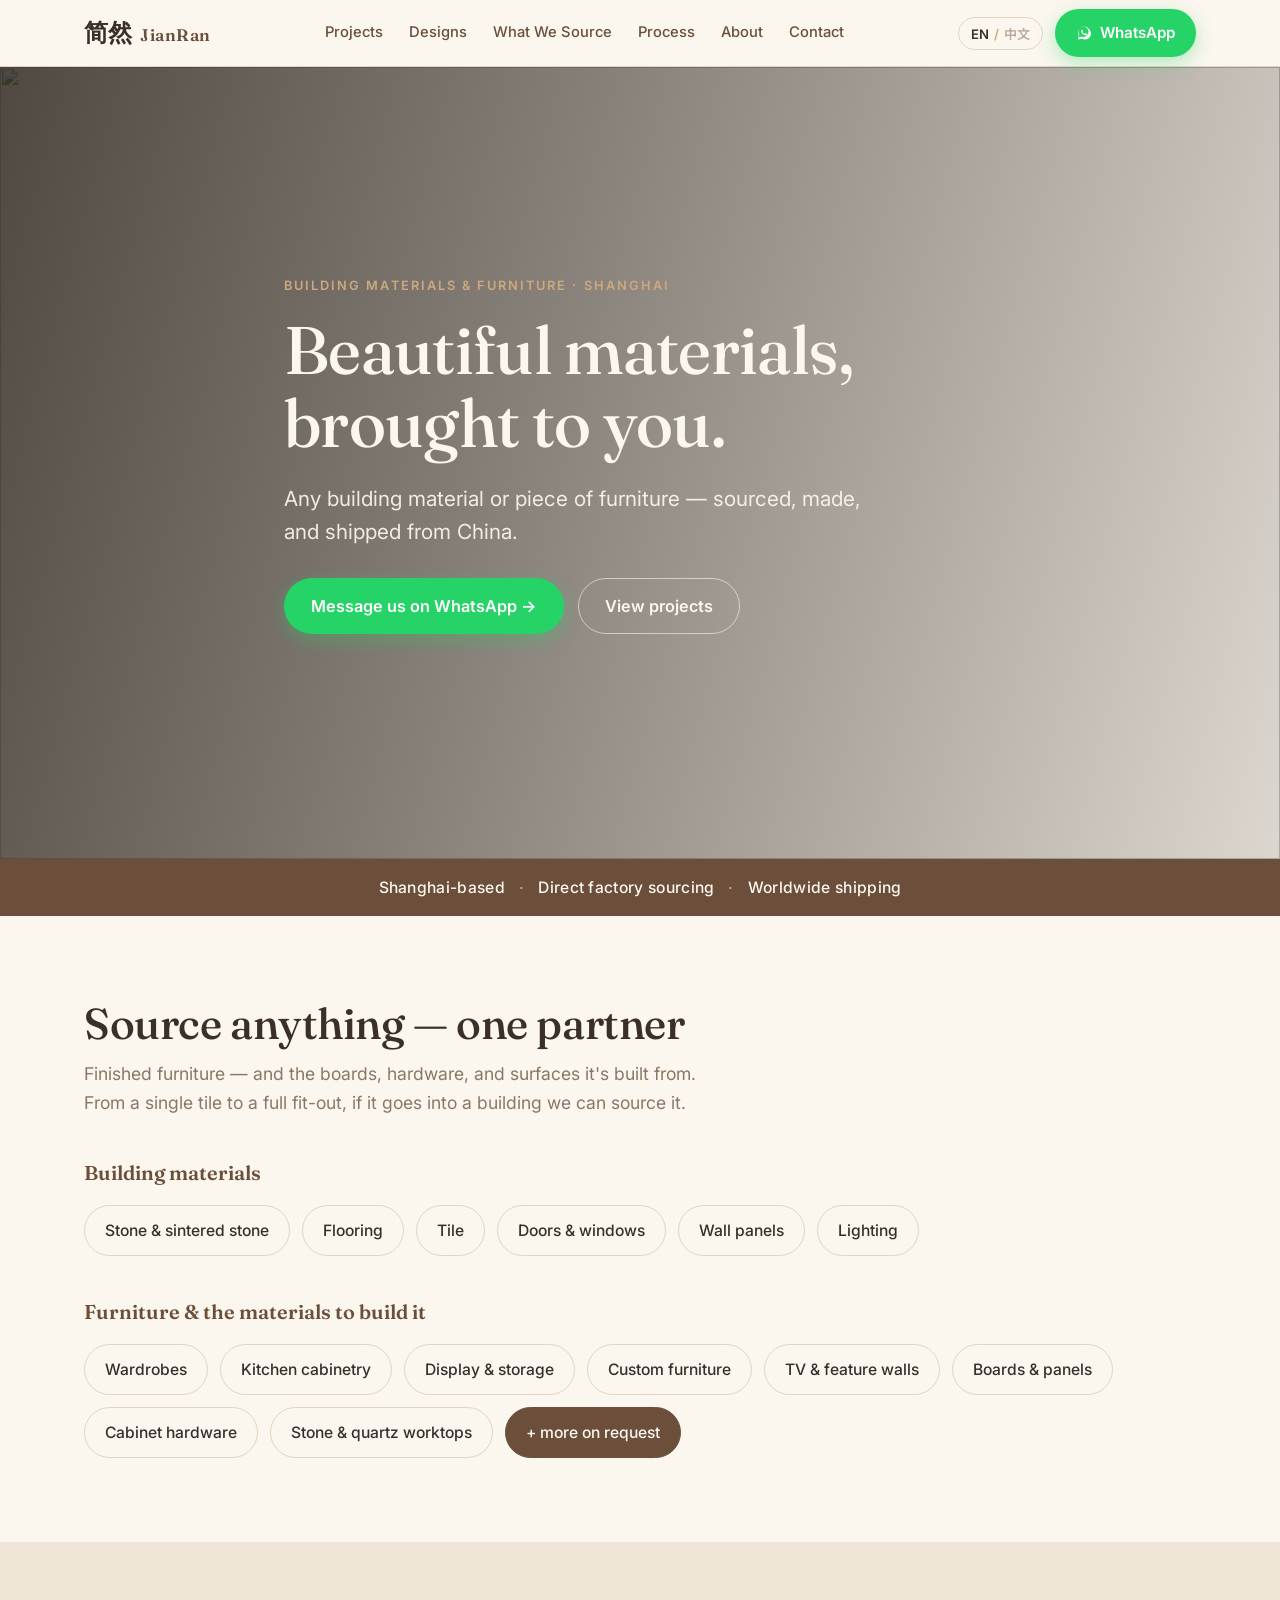
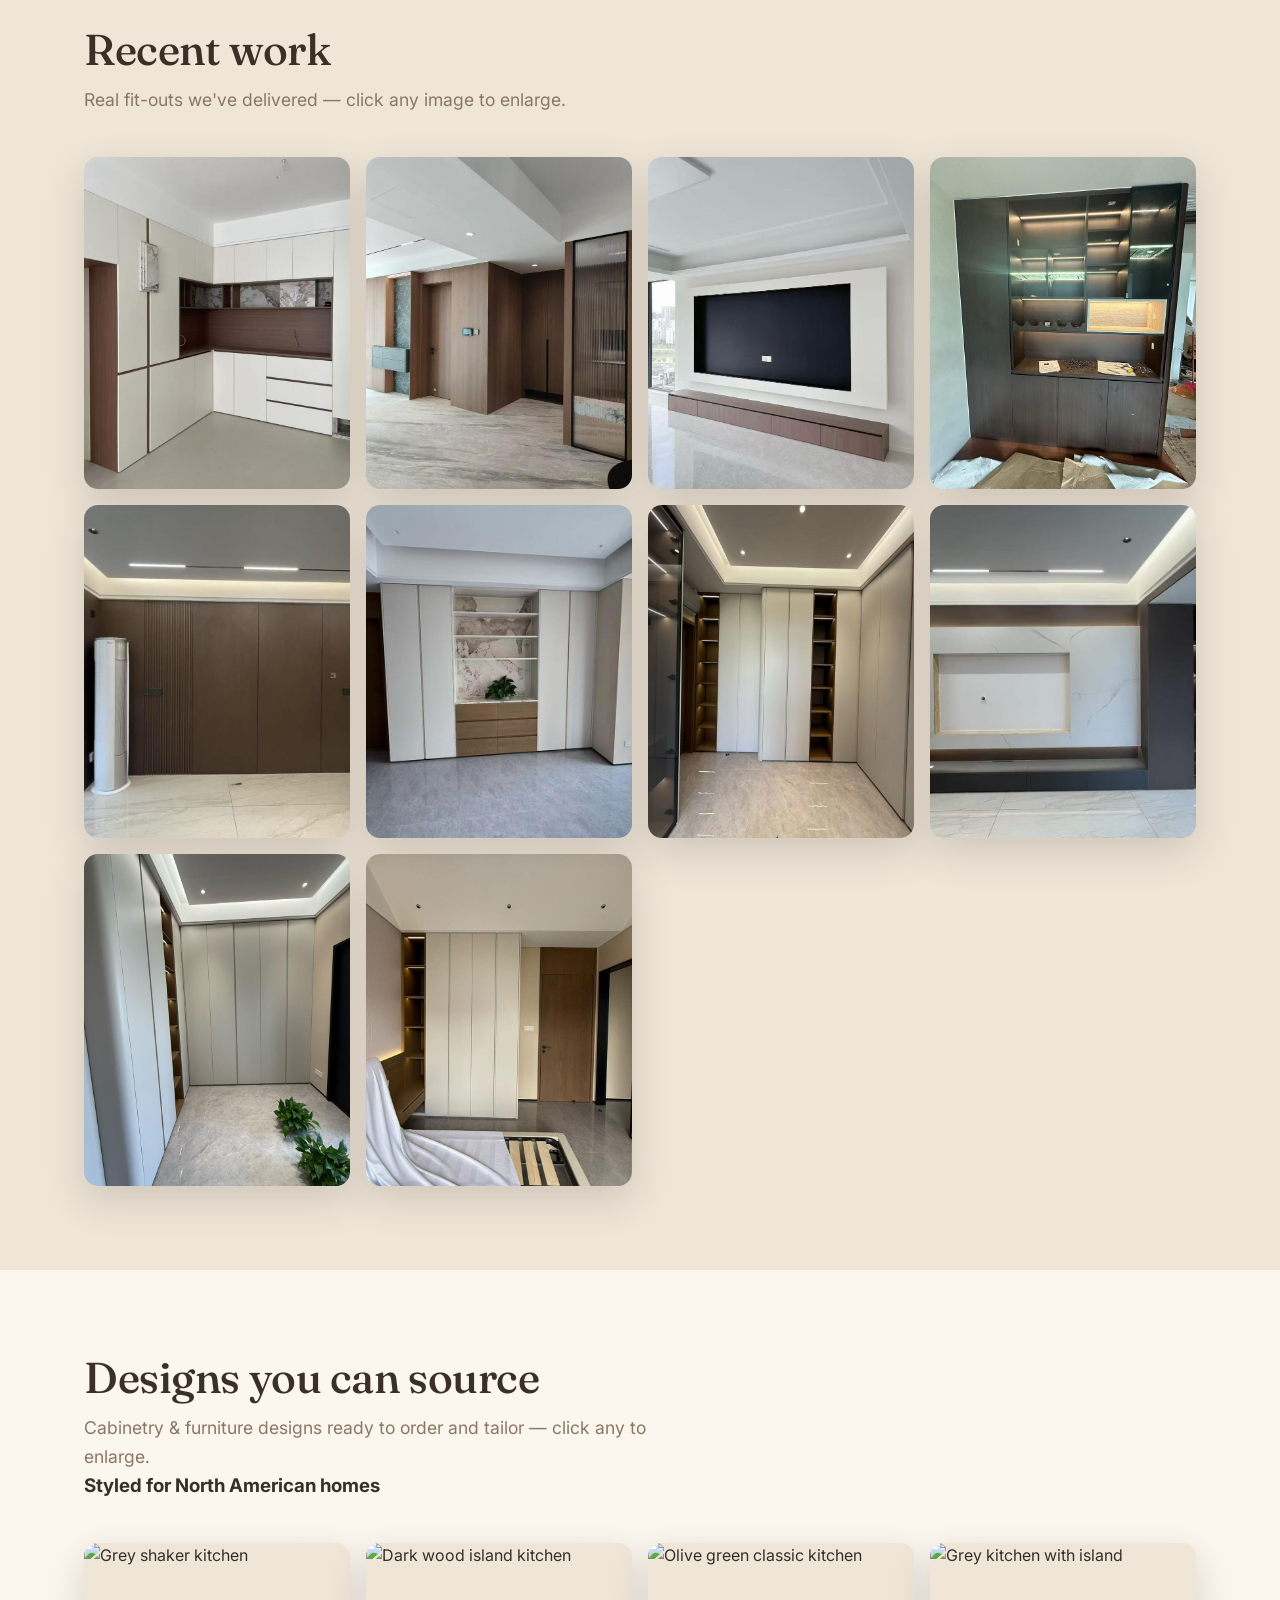
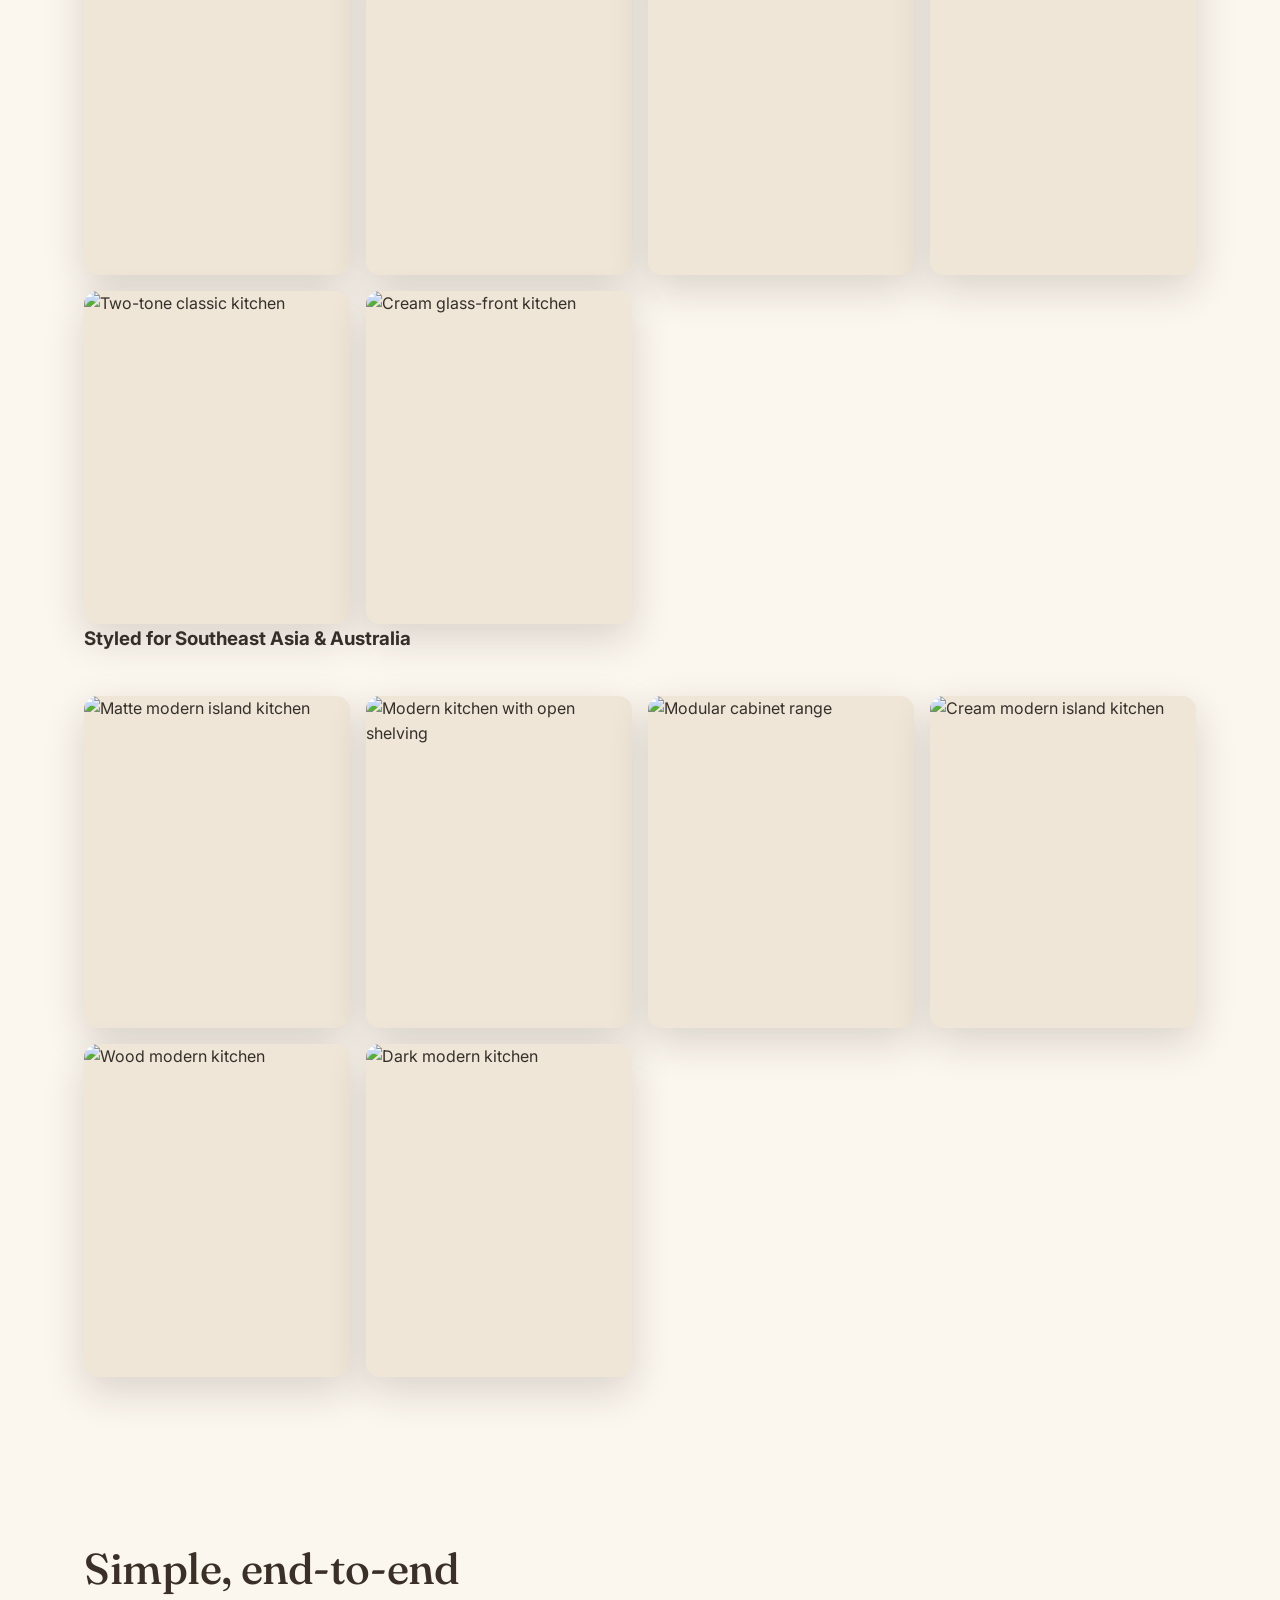
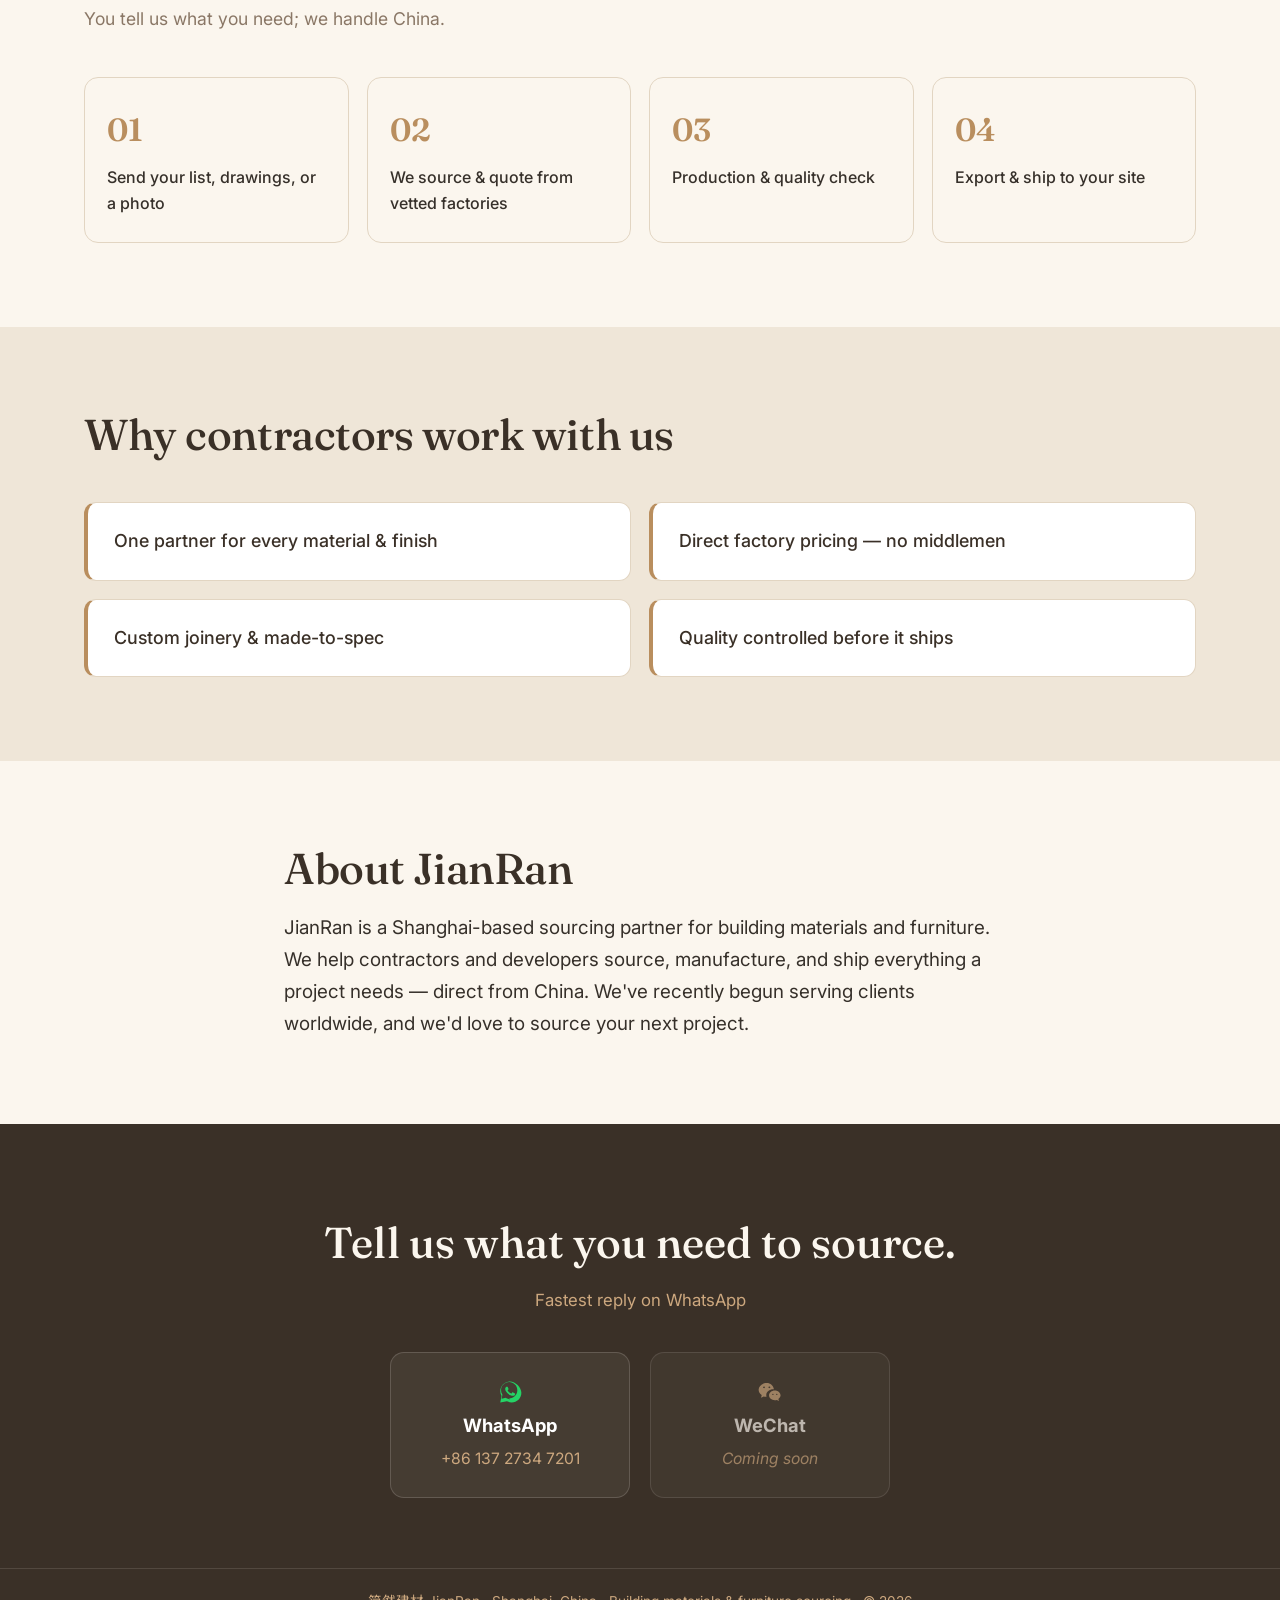
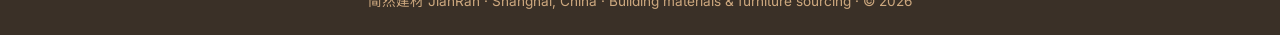
==== index.html @ 03165171 "Add Designs catalog section, nav link, hero render" ====
<!DOCTYPE html>
<html lang="en">
<head>
  <meta charset="UTF-8">
  <meta name="viewport" content="width=device-width, initial-scale=1.0">
  <title>JianRan 简然建材 · Building Materials & Furniture Sourcing — Shanghai, China</title>
  <meta name="description" content="JianRan (简然建材) is a Shanghai-based sourcing partner for building materials and furniture. Source anything for your project, direct from China — for contractors and developers worldwide.">
  <link rel="icon" type="image/svg+xml" href="assets/favicon.svg">
  <link rel="preconnect" href="https://fonts.googleapis.com">
  <link rel="preconnect" href="https://fonts.gstatic.com" crossorigin>
  <link href="https://fonts.googleapis.com/css2?family=Fraunces:opsz,wght@9..144,400;9..144,500;9..144,600&family=Inter:wght@400;500;600;700&family=Noto+Sans+SC:wght@400;500;700&display=swap" rel="stylesheet">
  <link rel="stylesheet" href="styles.css">
</head>
<body>

  <!-- ===== Header ===== -->
  <header class="site-header" id="top">
    <div class="container header-inner">
      <a href="#top" class="brand">简然 <span class="brand-en">JianRan</span></a>

      <nav class="nav" id="nav">
        <a href="#projects" data-en="Projects" data-zh="项目">Projects</a>
        <a href="#designs" data-en="Designs" data-zh="设计">Designs</a>
        <a href="#source" data-en="What We Source" data-zh="采购范围">What We Source</a>
        <a href="#process" data-en="Process" data-zh="流程">Process</a>
        <a href="#about" data-en="About" data-zh="关于">About</a>
        <a href="#contact" data-en="Contact" data-zh="联系">Contact</a>
      </nav>

      <div class="header-actions">
        <button class="lang-toggle" id="langToggle" aria-label="Switch language">
          <span data-lang="en">EN</span><span class="sep">/</span><span data-lang="zh">中文</span>
        </button>
        <a class="btn btn-wa" href="https://wa.me/8613727347201" target="_blank" rel="noopener">
          <svg viewBox="0 0 32 32" width="16" height="16" aria-hidden="true"><path fill="currentColor" d="M16 3C9.4 3 4 8.4 4 15c0 2.1.6 4.1 1.6 5.9L4 29l8.3-1.6c1.7.9 3.7 1.4 5.7 1.4 6.6 0 12-5.4 12-12S22.6 3 16 3zm0 21.8c-1.8 0-3.5-.5-5-1.4l-.4-.2-4.9 1 1-4.8-.2-.4c-1-1.6-1.5-3.4-1.5-5.3 0-5.5 4.5-10 10-10s10 4.5 10 10-4.5 10.1-10 10.1zm5.5-7.4c-.3-.2-1.8-.9-2-1-.3-.1-.5-.2-.7.2-.2.3-.8 1-.9 1.1-.2.2-.3.2-.6.1-.3-.2-1.3-.5-2.4-1.5-.9-.8-1.5-1.8-1.7-2.1-.2-.3 0-.5.1-.6l.5-.5c.2-.2.2-.3.3-.5.1-.2.1-.4 0-.5l-.9-2.2c-.2-.6-.5-.5-.7-.5h-.6c-.2 0-.5.1-.8.4-.3.3-1 1-1 2.5s1.1 2.9 1.2 3.1c.2.2 2.1 3.3 5.2 4.6.7.3 1.3.5 1.7.6.7.2 1.4.2 1.9.1.6-.1 1.8-.7 2-1.4.3-.7.3-1.3.2-1.4-.1-.2-.3-.3-.6-.4z"/></svg>
          <span>WhatsApp</span>
        </a>
        <button class="hamburger" id="hamburger" aria-label="Menu" aria-expanded="false">
          <span></span><span></span><span></span>
        </button>
      </div>
    </div>
  </header>

  <!-- ===== Hero ===== -->
  <section class="hero" id="hero">
    <img class="hero-bg" src="assets/hero-kitchen.jpg" alt="">
    <div class="hero-overlay"></div>
    <div class="container hero-content">
      <span class="eyebrow" data-en="Building materials & furniture · Shanghai" data-zh="建材与家具 · 上海">Building materials &amp; furniture · Shanghai</span>
      <h1 data-en="Beautiful materials, brought to you." data-zh="优质建材，直送全球。">Beautiful materials, brought to you.</h1>
      <p class="hero-sub" data-en="Any building material or piece of furniture — sourced, made, and shipped from China." data-zh="任何建筑材料与家具——从中国采购、生产、发往全球。">Any building material or piece of furniture — sourced, made, and shipped from China.</p>
      <div class="hero-cta">
        <a class="btn btn-wa btn-lg" href="https://wa.me/8613727347201" target="_blank" rel="noopener" data-en="Message us on WhatsApp →" data-zh="WhatsApp 联系我们 →">Message us on WhatsApp →</a>
        <a class="btn btn-ghost btn-lg" href="#projects" data-en="View projects" data-zh="查看项目">View projects</a>
      </div>
    </div>
  </section>

  <!-- ===== Positioning strip ===== -->
  <div class="strip">
    <div class="container strip-inner">
      <span data-en="Shanghai-based" data-zh="立足上海">Shanghai-based</span>
      <span class="dot">·</span>
      <span data-en="Direct factory sourcing" data-zh="工厂直采">Direct factory sourcing</span>
      <span class="dot">·</span>
      <span data-en="Worldwide shipping" data-zh="全球发货">Worldwide shipping</span>
    </div>
  </div>

  <!-- ===== What We Source ===== -->
  <section class="section" id="source">
    <div class="container">
      <h2 class="section-title" data-en="Source anything — one partner" data-zh="一站采购，应有尽有">Source anything — one partner</h2>
      <p class="section-sub" data-en="Finished furniture — and the boards, hardware, and surfaces it's built from. From a single tile to a full fit-out, if it goes into a building we can source it." data-zh="成品家具，以及制作家具的板材、五金与饰面。从一块瓷砖到整屋精装，只要用于建筑，我们都能采购。">Finished furniture — and the boards, hardware, and surfaces it's built from. From a single tile to a full fit-out, if it goes into a building we can source it.</p>

      <div class="cat-group">
        <h3 class="cat-label" data-en="Building materials" data-zh="建筑材料">Building materials</h3>
        <div class="chips">
          <span class="chip" data-en="Stone & sintered stone" data-zh="岩板与石材">Stone &amp; sintered stone</span>
          <span class="chip" data-en="Flooring" data-zh="地板">Flooring</span>
          <span class="chip" data-en="Tile" data-zh="瓷砖">Tile</span>
          <span class="chip" data-en="Doors & windows" data-zh="门窗">Doors &amp; windows</span>
          <span class="chip" data-en="Wall panels" data-zh="墙板">Wall panels</span>
          <span class="chip" data-en="Lighting" data-zh="灯具">Lighting</span>
        </div>
      </div>

      <div class="cat-group">
        <h3 class="cat-label" data-en="Furniture & the materials to build it" data-zh="家具与制作材料">Furniture &amp; the materials to build it</h3>
        <div class="chips">
          <span class="chip" data-en="Wardrobes" data-zh="衣柜">Wardrobes</span>
          <span class="chip" data-en="Kitchen cabinetry" data-zh="橱柜">Kitchen cabinetry</span>
          <span class="chip" data-en="Display & storage" data-zh="储物展示柜">Display &amp; storage</span>
          <span class="chip" data-en="Custom furniture" data-zh="定制家具">Custom furniture</span>
          <span class="chip" data-en="TV & feature walls" data-zh="电视背景墙">TV &amp; feature walls</span>
          <span class="chip" data-en="Boards & panels" data-zh="板材">Boards &amp; panels</span>
          <span class="chip" data-en="Cabinet hardware" data-zh="柜体五金">Cabinet hardware</span>
          <span class="chip" data-en="Stone & quartz worktops" data-zh="石英石台面">Stone &amp; quartz worktops</span>
          <span class="chip chip-more" data-en="+ more on request" data-zh="更多可定制">+ more on request</span>
        </div>
      </div>
    </div>
  </section>

  <!-- ===== Featured Projects ===== -->
  <section class="section section-alt" id="projects">
    <div class="container">
      <h2 class="section-title" data-en="Recent work" data-zh="近期项目">Recent work</h2>
      <p class="section-sub" data-en="Real fit-outs we've delivered — click any image to enlarge." data-zh="我们已交付的真实案例——点击图片查看大图。">Real fit-outs we've delivered — click any image to enlarge.</p>

      <div class="gallery" id="gallery">
        <figure class="ph" data-caption-en="Display & wine cabinet" data-caption-zh="酒柜与展示柜"><img src="assets/projects/project-01.jpg" alt="Display & wine cabinet" loading="lazy"></figure>
        <figure class="ph" data-caption-en="Kitchen cabinetry" data-caption-zh="整体橱柜"><img src="assets/projects/project-02.jpg" alt="Kitchen cabinetry" loading="lazy"></figure>
        <figure class="ph" data-caption-en="Entrance & wall paneling" data-caption-zh="玄关与木饰面"><img src="assets/projects/project-03.jpg" alt="Entrance & wall paneling" loading="lazy"></figure>
        <figure class="ph" data-caption-en="TV feature wall" data-caption-zh="电视背景墙"><img src="assets/projects/project-04.jpg" alt="TV feature wall" loading="lazy"></figure>
        <figure class="ph" data-caption-en="Sintered-stone feature wall" data-caption-zh="岩板背景墙"><img src="assets/projects/project-05.jpg" alt="Sintered-stone feature wall" loading="lazy"></figure>
        <figure class="ph" data-caption-en="Slatted wall panels" data-caption-zh="格栅墙板"><img src="assets/projects/project-06.jpg" alt="Slatted wall panels" loading="lazy"></figure>
        <figure class="ph" data-caption-en="Wardrobe & display niche" data-caption-zh="衣柜与展示位"><img src="assets/projects/project-07.jpg" alt="Wardrobe & display niche" loading="lazy"></figure>
        <figure class="ph" data-caption-en="Walk-in wardrobe" data-caption-zh="步入式衣柜"><img src="assets/projects/project-08.jpg" alt="Walk-in wardrobe" loading="lazy"></figure>
        <figure class="ph" data-caption-en="Bedroom wardrobe" data-caption-zh="卧室衣柜"><img src="assets/projects/project-09.jpg" alt="Bedroom wardrobe" loading="lazy"></figure>
        <figure class="ph" data-caption-en="Walk-in wardrobe" data-caption-zh="衣帽间"><img src="assets/projects/project-10.jpg" alt="Walk-in wardrobe" loading="lazy"></figure>
      </div>
    </div>
  </section>

  <!-- ===== Designs / catalog ===== -->
  <section class="section" id="designs">
    <div class="container">
      <h2 class="section-title" data-en="Designs you can source" data-zh="可采购设计选款">Designs you can source</h2>
      <p class="section-sub" data-en="Cabinetry & furniture designs ready to order and tailor — click any to enlarge." data-zh="可直接下单并定制的橱柜与家具设计——点击查看大图。">Cabinetry &amp; furniture designs ready to order and tailor — click any to enlarge.</p>

      <div class="design-group">
        <h3 class="market-label" data-en="Styled for North American homes" data-zh="适合北美市场">Styled for North American homes</h3>
        <div class="gallery designs">
          <figure class="ph" data-caption-en="Grey shaker kitchen" data-caption-zh="灰色简约橱柜"><img src="assets/designs/design-na-01.jpg" alt="Grey shaker kitchen" loading="lazy"></figure>
          <figure class="ph" data-caption-en="Dark wood island kitchen" data-caption-zh="深木色中岛厨房"><img src="assets/designs/design-na-02.jpg" alt="Dark wood island kitchen" loading="lazy"></figure>
          <figure class="ph" data-caption-en="Olive green classic kitchen" data-caption-zh="橄榄绿经典厨房"><img src="assets/designs/design-na-03.jpg" alt="Olive green classic kitchen" loading="lazy"></figure>
          <figure class="ph" data-caption-en="Grey kitchen with island" data-caption-zh="灰调中岛厨房"><img src="assets/designs/design-na-04.jpg" alt="Grey kitchen with island" loading="lazy"></figure>
          <figure class="ph" data-caption-en="Two-tone classic kitchen" data-caption-zh="双色经典厨房"><img src="assets/designs/design-na-05.jpg" alt="Two-tone classic kitchen" loading="lazy"></figure>
          <figure class="ph" data-caption-en="Cream glass-front kitchen" data-caption-zh="奶油色玻璃门厨柜"><img src="assets/designs/design-na-06.jpg" alt="Cream glass-front kitchen" loading="lazy"></figure>
        </div>
      </div>

      <div class="design-group">
        <h3 class="market-label" data-en="Styled for Southeast Asia & Australia" data-zh="适合东南亚及澳洲市场">Styled for Southeast Asia &amp; Australia</h3>
        <div class="gallery designs">
          <figure class="ph" data-caption-en="Matte modern island kitchen" data-caption-zh="哑光现代中岛厨房"><img src="assets/designs/design-sea-01.jpg" alt="Matte modern island kitchen" loading="lazy"></figure>
          <figure class="ph" data-caption-en="Modern kitchen, open shelving" data-caption-zh="现代开放层架厨房"><img src="assets/designs/design-sea-02.jpg" alt="Modern kitchen with open shelving" loading="lazy"></figure>
          <figure class="ph" data-caption-en="Modular cabinet range" data-caption-zh="模块化橱柜系列"><img src="assets/designs/design-sea-03.jpg" alt="Modular cabinet range" loading="lazy"></figure>
          <figure class="ph" data-caption-en="Cream modern island kitchen" data-caption-zh="奶油色现代中岛厨房"><img src="assets/designs/design-sea-04.jpg" alt="Cream modern island kitchen" loading="lazy"></figure>
          <figure class="ph" data-caption-en="Wood modern kitchen" data-caption-zh="木纹现代厨房"><img src="assets/designs/design-sea-05.jpg" alt="Wood modern kitchen" loading="lazy"></figure>
          <figure class="ph" data-caption-en="Dark modern kitchen" data-caption-zh="深色现代厨房"><img src="assets/designs/design-sea-06.jpg" alt="Dark modern kitchen" loading="lazy"></figure>
        </div>
      </div>
    </div>
  </section>

  <!-- ===== How Sourcing Works ===== -->
  <section class="section" id="process">
    <div class="container">
      <h2 class="section-title" data-en="Simple, end-to-end" data-zh="全流程，省心省力">Simple, end-to-end</h2>
      <p class="section-sub" data-en="You tell us what you need; we handle China." data-zh="您提出需求，中国这端交给我们。">You tell us what you need; we handle China.</p>

      <div class="steps">
        <div class="step"><span class="step-num">01</span><p data-en="Send your list, drawings, or a photo" data-zh="发来清单、图纸或一张照片">Send your list, drawings, or a photo</p></div>
        <div class="step"><span class="step-num">02</span><p data-en="We source & quote from vetted factories" data-zh="从优选工厂采购并报价">We source &amp; quote from vetted factories</p></div>
        <div class="step"><span class="step-num">03</span><p data-en="Production & quality check" data-zh="生产并质检">Production &amp; quality check</p></div>
        <div class="step"><span class="step-num">04</span><p data-en="Export & ship to your site" data-zh="出口并发往您的工地">Export &amp; ship to your site</p></div>
      </div>
    </div>
  </section>

  <!-- ===== Why JianRan ===== -->
  <section class="section section-alt" id="why">
    <div class="container">
      <h2 class="section-title" data-en="Why contractors work with us" data-zh="为什么承包商选择我们">Why contractors work with us</h2>
      <div class="why-grid">
        <div class="why-card"><p data-en="One partner for every material & finish" data-zh="一个伙伴，搞定所有材料与饰面">One partner for every material &amp; finish</p></div>
        <div class="why-card"><p data-en="Direct factory pricing — no middlemen" data-zh="工厂直供价——没有中间商">Direct factory pricing — no middlemen</p></div>
        <div class="why-card"><p data-en="Custom joinery & made-to-spec" data-zh="定制木作，按图施作">Custom joinery &amp; made-to-spec</p></div>
        <div class="why-card"><p data-en="Quality controlled before it ships" data-zh="发货前严格质检">Quality controlled before it ships</p></div>
      </div>
    </div>
  </section>

  <!-- ===== About ===== -->
  <section class="section" id="about">
    <div class="container about-inner">
      <h2 class="section-title" data-en="About JianRan" data-zh="关于简然">About JianRan</h2>
      <p class="about-body" data-en="JianRan is a Shanghai-based sourcing partner for building materials and furniture. We help contractors and developers source, manufacture, and ship everything a project needs — direct from China. We've recently begun serving clients worldwide, and we'd love to source your next project." data-zh="简然是一家立足上海的建材与家具采购伙伴。我们帮助承包商与开发商从中国直接采购、生产并运送项目所需的一切。我们近期开始服务全球客户，期待为您的下一个项目供货。">JianRan is a Shanghai-based sourcing partner for building materials and furniture. We help contractors and developers source, manufacture, and ship everything a project needs — direct from China. We've recently begun serving clients worldwide, and we'd love to source your next project.</p>
    </div>
  </section>

  <!-- ===== Contact ===== -->
  <section class="contact" id="contact">
    <div class="container contact-inner">
      <h2 data-en="Tell us what you need to source." data-zh="告诉我们您需要采购什么。">Tell us what you need to source.</h2>
      <p class="contact-sub" data-en="Fastest reply on WhatsApp" data-zh="WhatsApp 回复最快">Fastest reply on WhatsApp</p>

      <div class="contact-channels">
        <a class="channel channel-wa" href="https://wa.me/8613727347201" target="_blank" rel="noopener">
          <svg viewBox="0 0 32 32" width="26" height="26" aria-hidden="true"><path fill="currentColor" d="M16 3C9.4 3 4 8.4 4 15c0 2.1.6 4.1 1.6 5.9L4 29l8.3-1.6c1.7.9 3.7 1.4 5.7 1.4 6.6 0 12-5.4 12-12S22.6 3 16 3zm0 21.8c-1.8 0-3.5-.5-5-1.4l-.4-.2-4.9 1 1-4.8-.2-.4c-1-1.6-1.5-3.4-1.5-5.3 0-5.5 4.5-10 10-10s10 4.5 10 10-4.5 10.1-10 10.1zm5.5-7.4c-.3-.2-1.8-.9-2-1-.3-.1-.5-.2-.7.2-.2.3-.8 1-.9 1.1-.2.2-.3.2-.6.1-.3-.2-1.3-.5-2.4-1.5-.9-.8-1.5-1.8-1.7-2.1-.2-.3 0-.5.1-.6l.5-.5c.2-.2.2-.3.3-.5.1-.2.1-.4 0-.5l-.9-2.2c-.2-.6-.5-.5-.7-.5h-.6c-.2 0-.5.1-.8.4-.3.3-1 1-1 2.5s1.1 2.9 1.2 3.1c.2.2 2.1 3.3 5.2 4.6.7.3 1.3.5 1.7.6.7.2 1.4.2 1.9.1.6-.1 1.8-.7 2-1.4.3-.7.3-1.3.2-1.4-.1-.2-.3-.3-.6-.4z"/></svg>
          <span class="channel-label">WhatsApp</span>
          <span class="channel-val">+86 137 2734 7201</span>
        </a>
        <div class="channel channel-wc is-placeholder" title="Coming soon">
          <svg viewBox="0 0 32 32" width="26" height="26" aria-hidden="true"><path fill="currentColor" d="M12 5C6.5 5 2 8.7 2 13.3c0 2.6 1.5 4.9 3.8 6.5L5 23l3.3-1.6c.9.2 1.8.4 2.7.4h.7a6.7 6.7 0 0 1-.3-2c0-4 3.9-7.1 8.6-7.1h.8C20.2 8.3 16.5 5 12 5zm-3.3 4.2c.6 0 1.1.5 1.1 1.1s-.5 1.1-1.1 1.1-1.2-.5-1.2-1.1.5-1.1 1.2-1.1zm6.6 0c.6 0 1.1.5 1.1 1.1s-.5 1.1-1.1 1.1-1.2-.5-1.2-1.1.6-1.1 1.2-1.1zM22 14c-4 0-7.2 2.7-7.2 6.1S18 26.1 22 26.1c.8 0 1.6-.1 2.4-.4l2.6 1.3-.7-2.4c1.7-1.2 2.7-3 2.7-4.5 0-3.3-3.2-6.1-7-6.1zm-2.4 4c.5 0 .9.4.9.9s-.4.9-.9.9-1-.4-1-.9.5-.9 1-.9zm4.8 0c.5 0 .9.4.9.9s-.4.9-.9.9-1-.4-1-.9.5-.9 1-.9z"/></svg>
          <span class="channel-label">WeChat</span>
          <span class="channel-val" data-en="Coming soon" data-zh="即将开放">Coming soon</span>
        </div>
      </div>
    </div>
    <footer class="footer">
      <div class="container" data-en="简然建材 JianRan · Shanghai, China · Building materials & furniture sourcing · © 2026" data-zh="简然建材 JianRan · 中国·上海 · 建材与家具采购 · © 2026">简然建材 JianRan · Shanghai, China · Building materials &amp; furniture sourcing · © 2026</div>
    </footer>
  </section>

  <!-- ===== Lightbox ===== -->
  <div class="lightbox" id="lightbox" aria-hidden="true">
    <button class="lb-close" id="lbClose" aria-label="Close">&times;</button>
    <button class="lb-nav lb-prev" id="lbPrev" aria-label="Previous">&#8249;</button>
    <figure class="lb-figure">
      <img id="lbImg" src="" alt="">
      <figcaption id="lbCaption"></figcaption>
    </figure>
    <button class="lb-nav lb-next" id="lbNext" aria-label="Next">&#8250;</button>
  </div>

  <script src="script.js"></script>
</body>
</html>
---- styles.css ----
/* ===== JianRan — Warm Showroom theme ===== */
:root {
  --cream: #efe6d8;
  --cream-light: #fbf6ee;
  --walnut: #6b4f3a;
  --walnut-dark: #3a3027;
  --ink: #2a221b;
  --tan: #b98e5e;
  --tan-soft: #cda87f;
  --line: #e2d5c2;
  --wa: #25d366;
  --wa-dark: #1f8a52;
  --text: #36302a;
  --muted: #8a7766;
  --serif: 'Fraunces', Georgia, 'Times New Roman', serif;
  --sans: 'Inter', 'Noto Sans SC', system-ui, -apple-system, sans-serif;
  --maxw: 1160px;
  --radius: 14px;
  --shadow: 0 14px 40px rgba(42, 34, 27, .16);
}

* { box-sizing: border-box; margin: 0; padding: 0; }
html { scroll-behavior: smooth; scroll-padding-top: 76px; }
body {
  font-family: var(--sans);
  color: var(--text);
  background: var(--cream-light);
  line-height: 1.6;
  -webkit-font-smoothing: antialiased;
  overflow-x: hidden;
}
:lang(zh) { --serif: 'Noto Sans SC', var(--sans); letter-spacing: .01em; }
img { display: block; max-width: 100%; }
a { color: inherit; text-decoration: none; }
.container { width: 100%; max-width: var(--maxw); margin: 0 auto; padding: 0 24px; }

/* ===== Buttons ===== */
.btn {
  display: inline-flex; align-items: center; gap: 8px;
  font-weight: 600; font-size: .95rem;
  padding: 11px 20px; border-radius: 999px;
  border: 1px solid transparent; cursor: pointer;
  transition: transform .15s ease, box-shadow .15s ease, background .15s ease;
  white-space: nowrap;
}
.btn:hover { transform: translateY(-2px); }
.btn-lg { padding: 14px 26px; font-size: 1.02rem; }
.btn-wa { background: var(--wa); color: #fff; box-shadow: 0 6px 18px rgba(37, 211, 102, .35); }
.btn-wa:hover { background: #20c05c; }
.btn-ghost { background: transparent; color: var(--cream-light); border-color: rgba(251, 246, 238, .6); }
.btn-ghost:hover { background: rgba(251, 246, 238, .14); }

/* ===== Header ===== */
.site-header {
  position: sticky; top: 0; z-index: 50;
  background: rgba(251, 246, 238, .92);
  backdrop-filter: saturate(140%) blur(10px);
  border-bottom: 1px solid var(--line);
}
.header-inner { display: flex; align-items: center; justify-content: space-between; height: 66px; gap: 18px; }
.brand { font-family: var(--serif); font-size: 1.5rem; font-weight: 600; color: var(--walnut-dark); letter-spacing: .02em; }
.brand-en { font-size: 1.05rem; color: var(--walnut); margin-left: 2px; }
.nav { display: flex; gap: 26px; }
.nav a { font-size: .92rem; font-weight: 500; color: var(--walnut); position: relative; padding: 4px 0; }
.nav a::after { content: ''; position: absolute; left: 0; bottom: -2px; width: 0; height: 2px; background: var(--tan); transition: width .2s ease; }
.nav a:hover { color: var(--walnut-dark); }
.nav a:hover::after { width: 100%; }
.header-actions { display: flex; align-items: center; gap: 12px; }
.lang-toggle {
  font-family: var(--sans); font-size: .82rem; font-weight: 600;
  background: transparent; border: 1px solid var(--line); color: var(--walnut);
  border-radius: 999px; padding: 6px 12px; cursor: pointer; transition: border-color .15s;
}
.lang-toggle:hover { border-color: var(--tan); }
.lang-toggle .sep { margin: 0 5px; color: var(--tan-soft); }
.lang-toggle [data-lang] { opacity: .45; transition: opacity .15s; }
.lang-toggle.lang-en [data-lang="en"],
.lang-toggle.lang-zh [data-lang="zh"] { opacity: 1; color: var(--walnut-dark); }

.hamburger { display: none; flex-direction: column; gap: 5px; background: none; border: none; cursor: pointer; padding: 6px; }
.hamburger span { width: 22px; height: 2px; background: var(--walnut-dark); border-radius: 2px; transition: transform .25s, opacity .25s; }
.hamburger[aria-expanded="true"] span:nth-child(1) { transform: translateY(7px) rotate(45deg); }
.hamburger[aria-expanded="true"] span:nth-child(2) { opacity: 0; }
.hamburger[aria-expanded="true"] span:nth-child(3) { transform: translateY(-7px) rotate(-45deg); }

/* ===== Hero ===== */
.hero { position: relative; min-height: 88vh; display: flex; align-items: center; overflow: hidden; }
.hero-bg { position: absolute; inset: 0; width: 100%; height: 100%; object-fit: cover; }
.hero-overlay {
  position: absolute; inset: 0;
  background: linear-gradient(105deg, rgba(42, 34, 27, .82) 0%, rgba(42, 34, 27, .55) 42%, rgba(42, 34, 27, .15) 100%);
}
.hero-content { position: relative; color: var(--cream-light); padding-top: 40px; padding-bottom: 60px; max-width: 760px; }
.eyebrow { display: inline-block; font-size: .8rem; font-weight: 600; letter-spacing: .16em; text-transform: uppercase; color: var(--tan-soft); margin-bottom: 18px; }
.hero h1 { font-family: var(--serif); font-weight: 500; font-size: clamp(2.4rem, 6vw, 4.2rem); line-height: 1.08; letter-spacing: -.01em; }
.hero-sub { font-size: clamp(1.05rem, 2vw, 1.3rem); margin: 22px 0 30px; max-width: 600px; color: rgba(251, 246, 238, .92); }
.hero-cta { display: flex; flex-wrap: wrap; gap: 14px; }

/* ===== Positioning strip ===== */
.strip { background: var(--walnut); color: var(--cream-light); }
.strip-inner { display: flex; flex-wrap: wrap; align-items: center; justify-content: center; gap: 14px; padding: 16px 24px; font-size: .98rem; font-weight: 500; letter-spacing: .02em; }
.strip .dot { color: var(--tan-soft); }

/* ===== Sections ===== */
.section { padding: 84px 0; }
.section-alt { background: var(--cream); }
.section-title { font-family: var(--serif); font-weight: 500; font-size: clamp(1.8rem, 4vw, 2.7rem); line-height: 1.12; color: var(--walnut-dark); letter-spacing: -.01em; }
.section-sub { font-size: 1.1rem; color: var(--muted); margin-top: 12px; max-width: 620px; }

/* What We Source */
.cat-group { margin-top: 40px; }
.cat-label { font-family: var(--serif); font-size: 1.25rem; font-weight: 600; color: var(--walnut); margin-bottom: 16px; }
.chips { display: flex; flex-wrap: wrap; gap: 12px; }
.chip {
  background: var(--cream-light); border: 1px solid var(--line); color: var(--text);
  padding: 12px 20px; border-radius: 999px; font-size: .98rem; font-weight: 500;
  transition: transform .15s, border-color .15s, background .15s;
}
.section-alt .chip { background: #fff; }
.chip:hover { transform: translateY(-2px); border-color: var(--tan); }
.chip-more { background: var(--walnut); color: var(--cream-light); border-color: var(--walnut); }

/* Gallery */
.gallery { margin-top: 42px; display: grid; grid-template-columns: repeat(4, 1fr); gap: 16px; }
.ph { position: relative; overflow: hidden; border-radius: var(--radius); cursor: pointer; aspect-ratio: 4 / 5; box-shadow: var(--shadow); background: var(--cream); }
.ph img { width: 100%; height: 100%; object-fit: cover; transition: transform .5s ease; }
.ph::after {
  content: attr(data-cap); position: absolute; left: 0; right: 0; bottom: 0;
  padding: 26px 16px 14px; font-size: .85rem; font-weight: 600; color: #fff;
  background: linear-gradient(0deg, rgba(42, 34, 27, .8), transparent);
  opacity: 0; transform: translateY(8px); transition: opacity .25s, transform .25s;
}
.ph:hover img { transform: scale(1.06); }
.ph:hover::after { opacity: 1; transform: translateY(0); }

/* Process */
.steps { margin-top: 44px; display: grid; grid-template-columns: repeat(4, 1fr); gap: 18px; }
.step { background: var(--cream-light); border: 1px solid var(--line); border-radius: var(--radius); padding: 26px 22px; }
.step-num { font-family: var(--serif); font-size: 2rem; font-weight: 600; color: var(--tan); display: block; margin-bottom: 10px; }
.step p { font-size: 1rem; color: var(--text); font-weight: 500; }

/* Why */
.why-grid { margin-top: 42px; display: grid; grid-template-columns: repeat(2, 1fr); gap: 18px; }
.why-card { background: #fff; border: 1px solid var(--line); border-left: 4px solid var(--tan); border-radius: 12px; padding: 24px 26px; font-size: 1.12rem; font-weight: 500; color: var(--walnut-dark); }

/* About */
.about-inner { max-width: 760px; }
.about-body { font-size: 1.18rem; line-height: 1.7; color: var(--text); margin-top: 18px; }

/* ===== Contact ===== */
.contact { background: var(--walnut-dark); color: var(--cream-light); padding-top: 84px; }
.contact-inner { text-align: center; padding-bottom: 70px; }
.contact h2 { font-family: var(--serif); font-weight: 500; font-size: clamp(1.8rem, 4vw, 2.7rem); }
.contact-sub { color: var(--tan-soft); margin-top: 10px; font-size: 1.05rem; }
.contact-channels { display: flex; flex-wrap: wrap; justify-content: center; gap: 20px; margin-top: 38px; }
.channel {
  display: flex; flex-direction: column; align-items: center; gap: 6px;
  background: rgba(251, 246, 238, .06); border: 1px solid rgba(251, 246, 238, .16);
  border-radius: var(--radius); padding: 26px 40px; min-width: 240px; transition: transform .15s, background .15s;
}
.channel-wa { color: #fff; }
.channel-wa:hover { transform: translateY(-3px); background: rgba(37, 211, 102, .16); border-color: var(--wa); }
.channel svg { color: var(--wa); }
.channel-wc svg { color: var(--tan-soft); }
.channel-label { font-weight: 700; font-size: 1.15rem; }
.channel-val { font-size: .98rem; color: var(--tan-soft); }
.channel.is-placeholder { opacity: .68; }
.channel.is-placeholder .channel-val { font-style: italic; }

.footer { border-top: 1px solid rgba(251, 246, 238, .12); padding: 22px 0; }
.footer .container { text-align: center; font-size: .85rem; color: var(--tan-soft); }

/* ===== Lightbox ===== */
.lightbox {
  position: fixed; inset: 0; z-index: 100; display: none;
  align-items: center; justify-content: center;
  background: rgba(26, 21, 16, .94); padding: 40px;
}
.lightbox.open { display: flex; }
.lb-figure { max-width: 90vw; max-height: 88vh; text-align: center; }
.lb-figure img { max-width: 90vw; max-height: 80vh; object-fit: contain; border-radius: 8px; box-shadow: 0 20px 60px rgba(0, 0, 0, .5); }
.lb-figure figcaption { color: var(--cream-light); margin-top: 14px; font-size: 1rem; letter-spacing: .02em; }
.lb-close, .lb-nav {
  position: absolute; background: rgba(251, 246, 238, .1); color: var(--cream-light);
  border: none; cursor: pointer; border-radius: 50%; transition: background .15s;
}
.lb-close:hover, .lb-nav:hover { background: rgba(251, 246, 238, .25); }
.lb-close { top: 24px; right: 28px; width: 46px; height: 46px; font-size: 1.8rem; line-height: 1; }
.lb-nav { top: 50%; transform: translateY(-50%); width: 54px; height: 54px; font-size: 2.2rem; line-height: 1; }
.lb-prev { left: 24px; }
.lb-next { right: 24px; }

/* ===== Responsive ===== */
@media (max-width: 1000px) {
  .gallery { grid-template-columns: repeat(3, 1fr); }
}
@media (max-width: 900px) {
  .gallery { grid-template-columns: repeat(2, 1fr); }
  .steps { grid-template-columns: repeat(2, 1fr); }
}
@media (max-width: 760px) {
  html { scroll-padding-top: 58px; }
  .container { padding: 0 18px; }
  .header-inner { height: 58px; gap: 10px; }
  .brand { font-size: 1.3rem; }
  .brand-en { font-size: .9rem; }
  .header-actions { gap: 9px; }
  .lang-toggle { padding: 6px 10px; font-size: .8rem; }
  .nav {
    position: fixed; top: 58px; left: 0; right: 0;
    flex-direction: column; gap: 0; background: var(--cream-light);
    border-bottom: 1px solid var(--line); padding: 6px 0;
    max-height: calc(100vh - 58px); overflow-y: auto;
    transform: translateY(-12px); opacity: 0; pointer-events: none; transition: transform .25s, opacity .25s;
  }
  .nav.open { transform: translateY(0); opacity: 1; pointer-events: auto; }
  .nav a { padding: 14px 20px; border-bottom: 1px solid var(--line); font-size: 1rem; }
  .nav a:last-child { border-bottom: none; }
  .nav a::after { display: none; }
  .header-actions .btn-wa span:not(.sr) { display: none; }
  .btn-wa { padding: 9px 11px; }
  .hamburger { display: flex; }

  .hero { min-height: 76vh; align-items: flex-end; }
  .hero-overlay { background: linear-gradient(180deg, rgba(42,34,27,.42) 0%, rgba(42,34,27,.5) 45%, rgba(42,34,27,.82) 100%); }
  .hero-content { padding-top: 24px; padding-bottom: 44px; }
  .eyebrow { margin-bottom: 12px; }
  .hero-sub { font-size: 1.04rem; margin: 16px 0 24px; }
  .hero-cta { gap: 10px; width: 100%; }
  .hero-cta .btn { width: 100%; justify-content: center; }

  .strip-inner { font-size: .9rem; gap: 8px 12px; padding: 14px 18px; }
  .section { padding: 56px 0; }
  .section-sub { font-size: 1rem; }
  .cat-group { margin-top: 28px; }
  .cat-label { font-size: 1.12rem; }
  .chips { gap: 10px; }
  .chip { padding: 10px 16px; font-size: .92rem; }
  .gallery { margin-top: 30px; gap: 12px; }
  .steps { margin-top: 30px; }
  .step { padding: 20px 18px; }
  .step-num { font-size: 1.7rem; }
  .why-grid { grid-template-columns: 1fr; margin-top: 28px; }
  .why-card { font-size: 1.05rem; padding: 20px 22px; }
  .about-body { font-size: 1.08rem; }
  .contact { padding-top: 56px; }
  .contact-inner { padding-bottom: 52px; }
  .contact-channels { gap: 14px; margin-top: 28px; }
  .channel { padding: 22px 26px; }

  .lightbox { padding: 18px; }
  .lb-close { top: 14px; right: 16px; width: 42px; height: 42px; }
  .lb-nav { width: 44px; height: 44px; font-size: 1.8rem; }
  .lb-prev { left: 10px; }
  .lb-next { right: 10px; }
}
@media (max-width: 460px) {
  .container { padding: 0 16px; }
  .gallery { grid-template-columns: repeat(2, 1fr); gap: 10px; }
  .steps { grid-template-columns: repeat(2, 1fr); gap: 12px; }
  .channel { min-width: 0; width: 100%; }
  .strip .dot { display: none; }
}
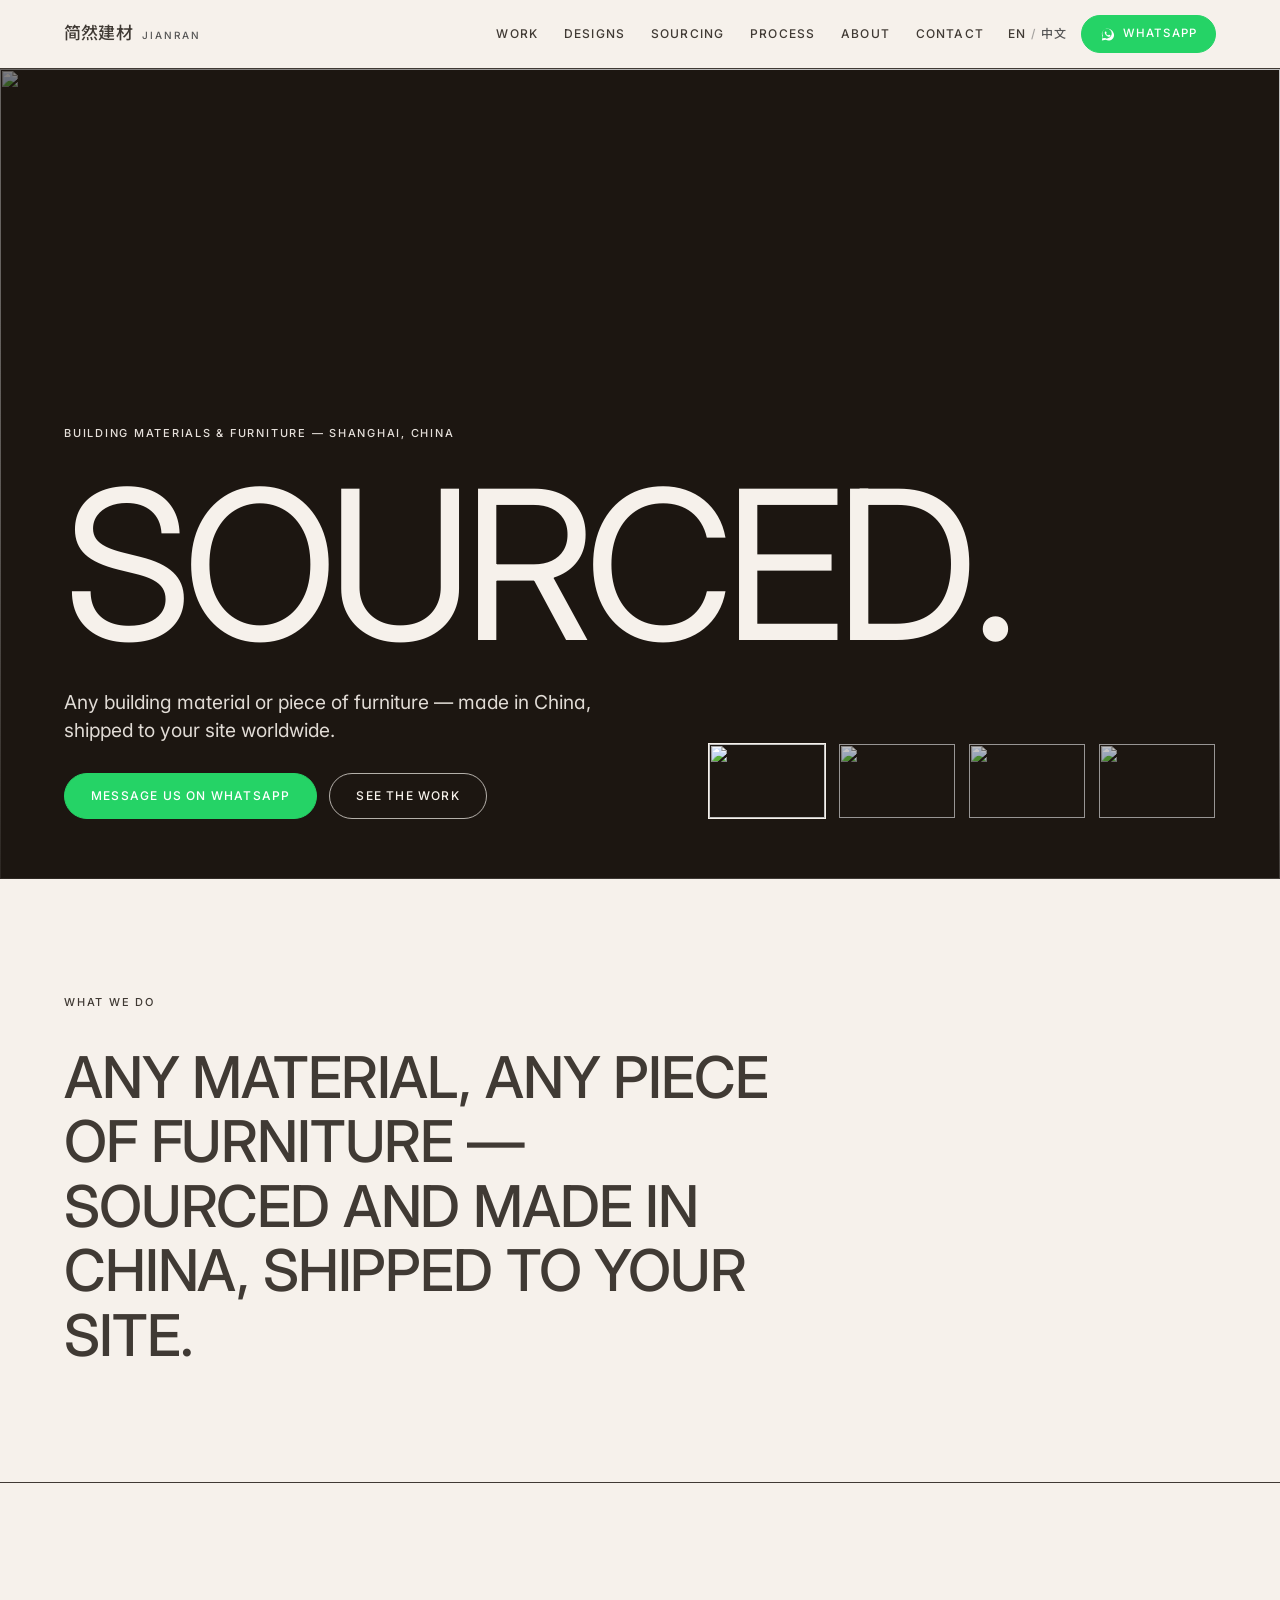
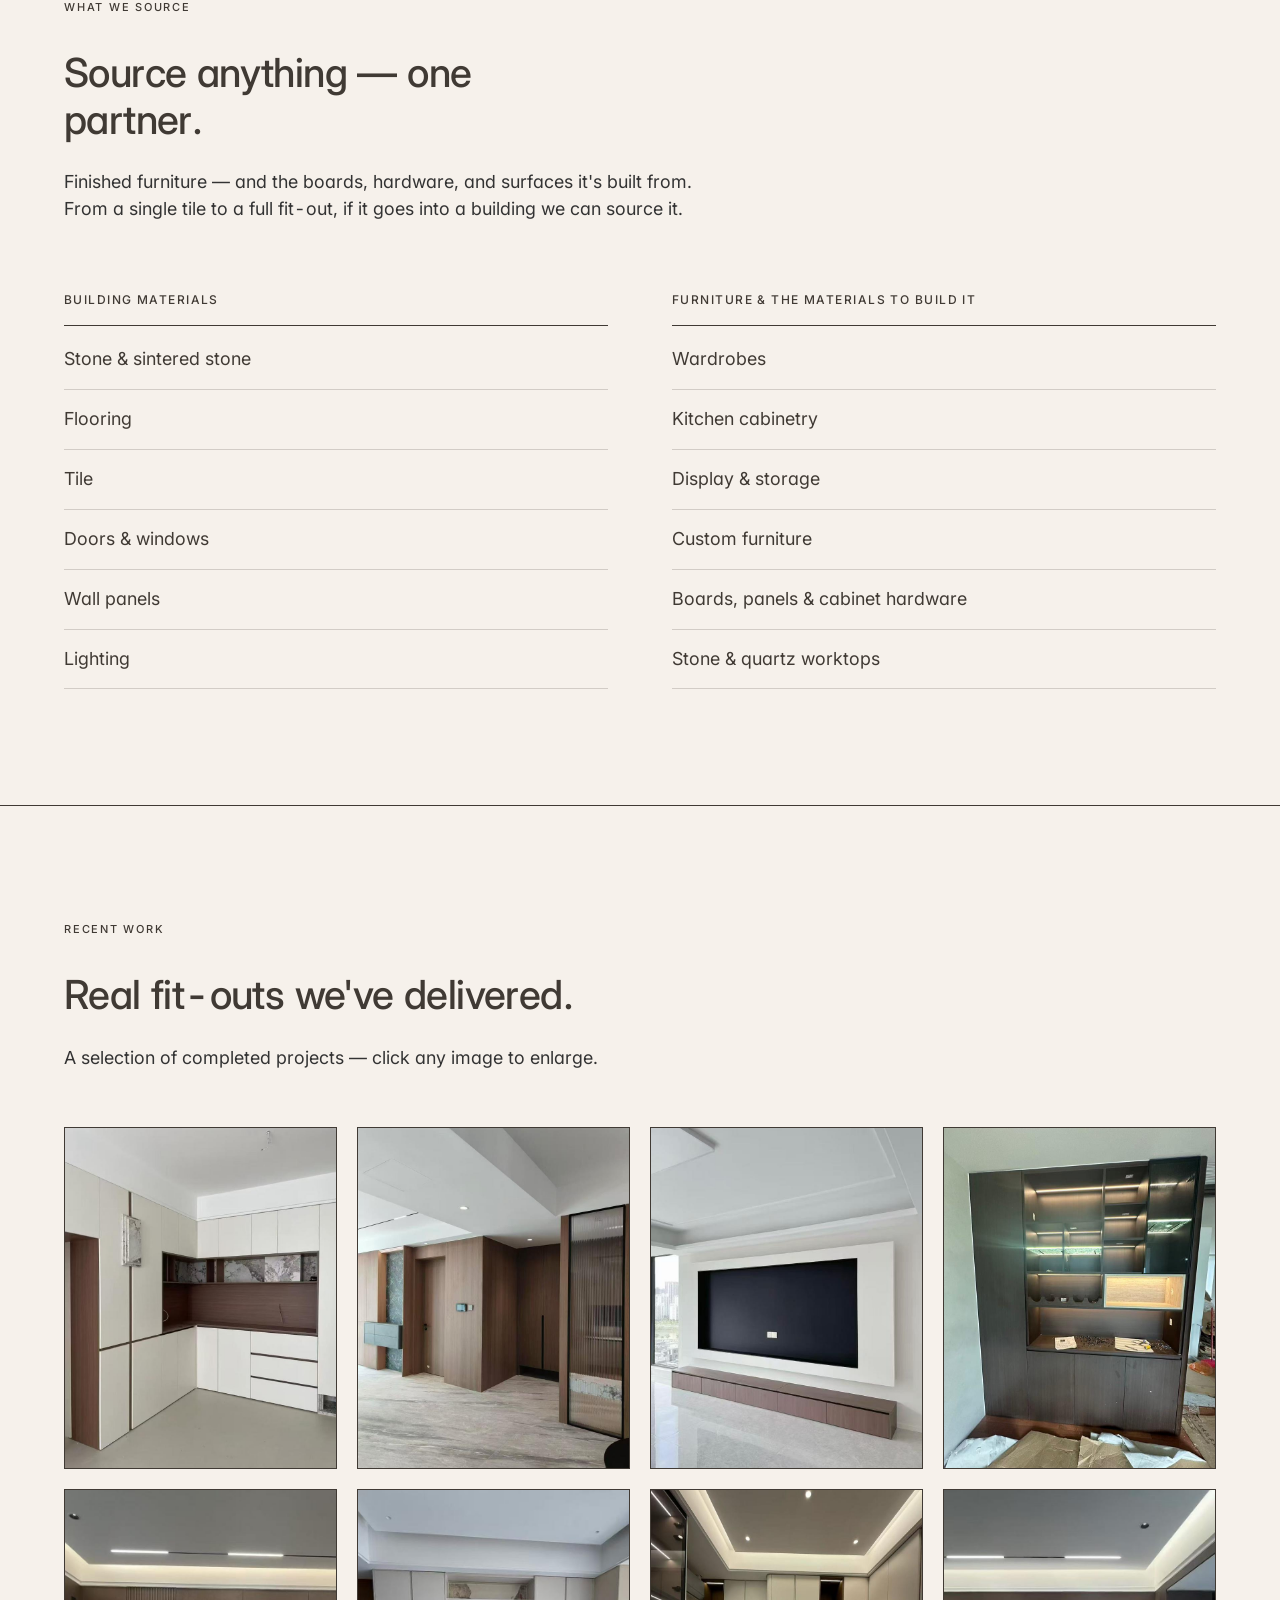
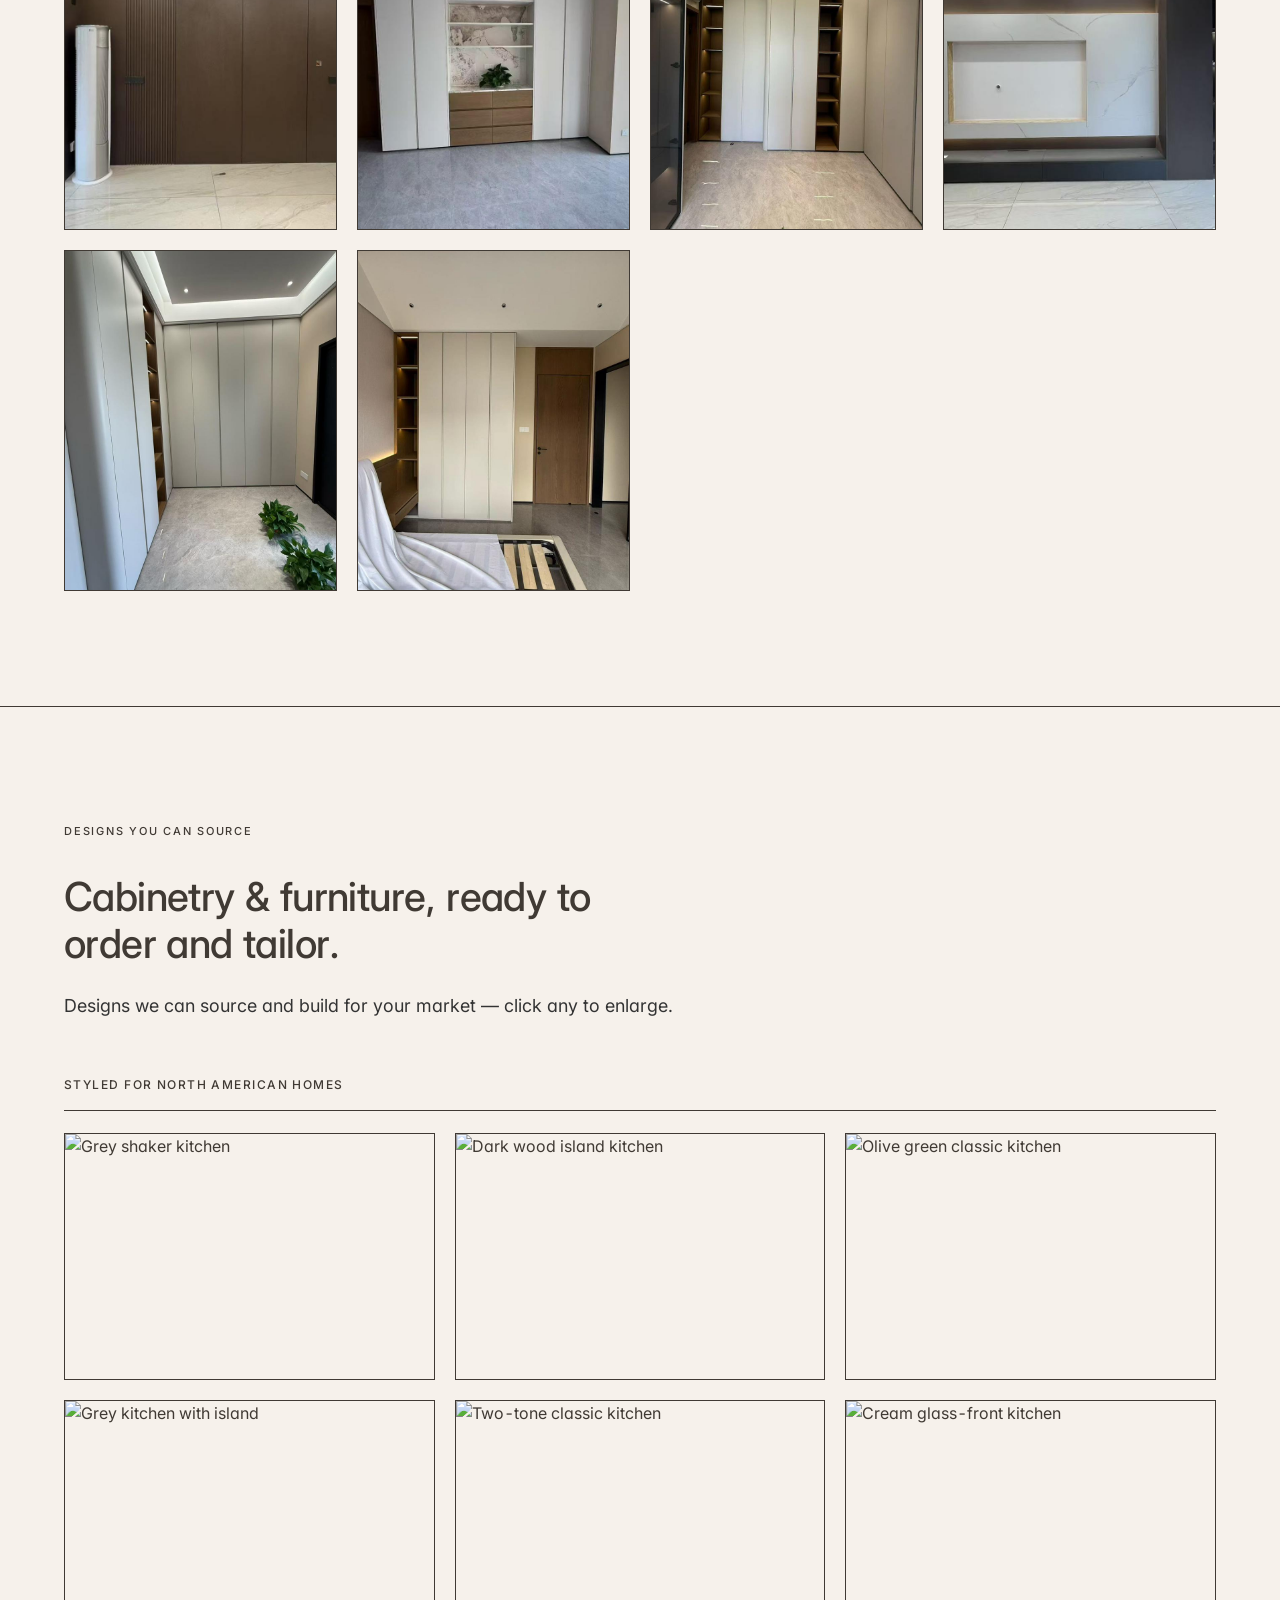
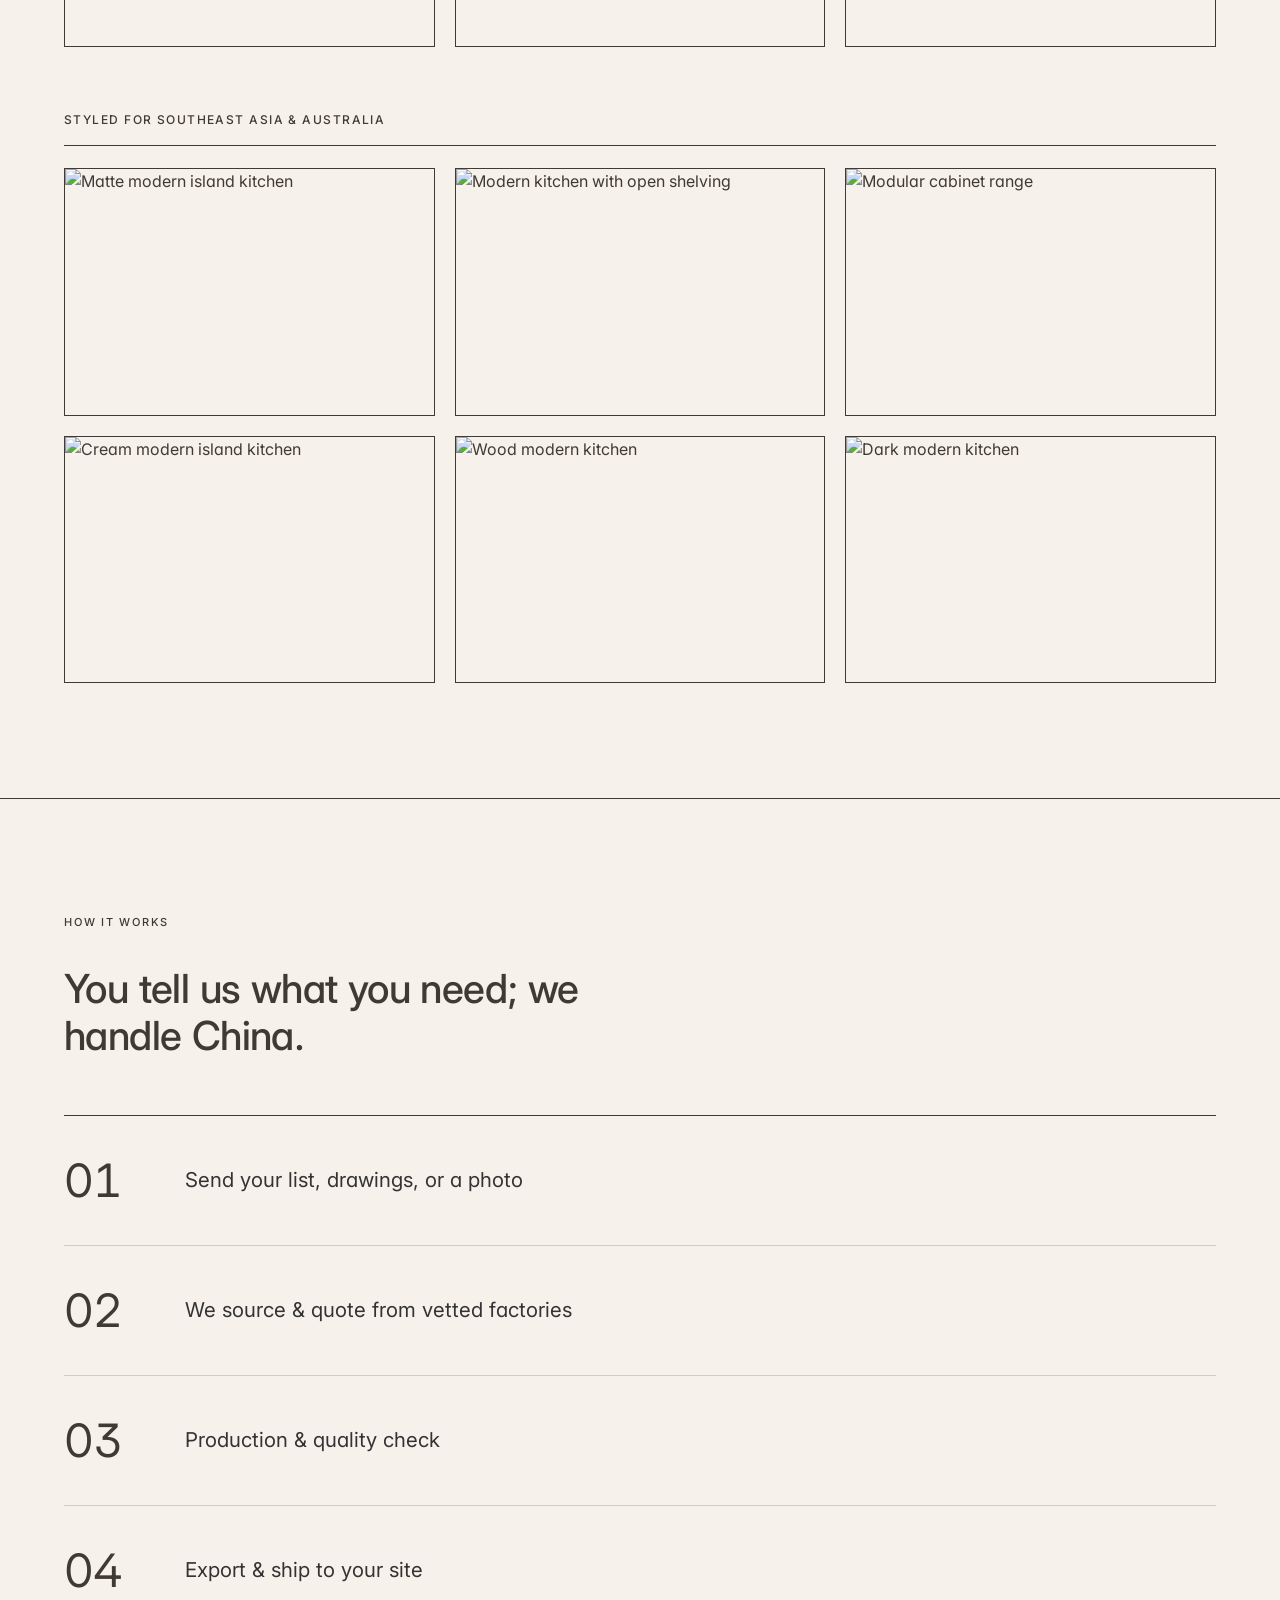
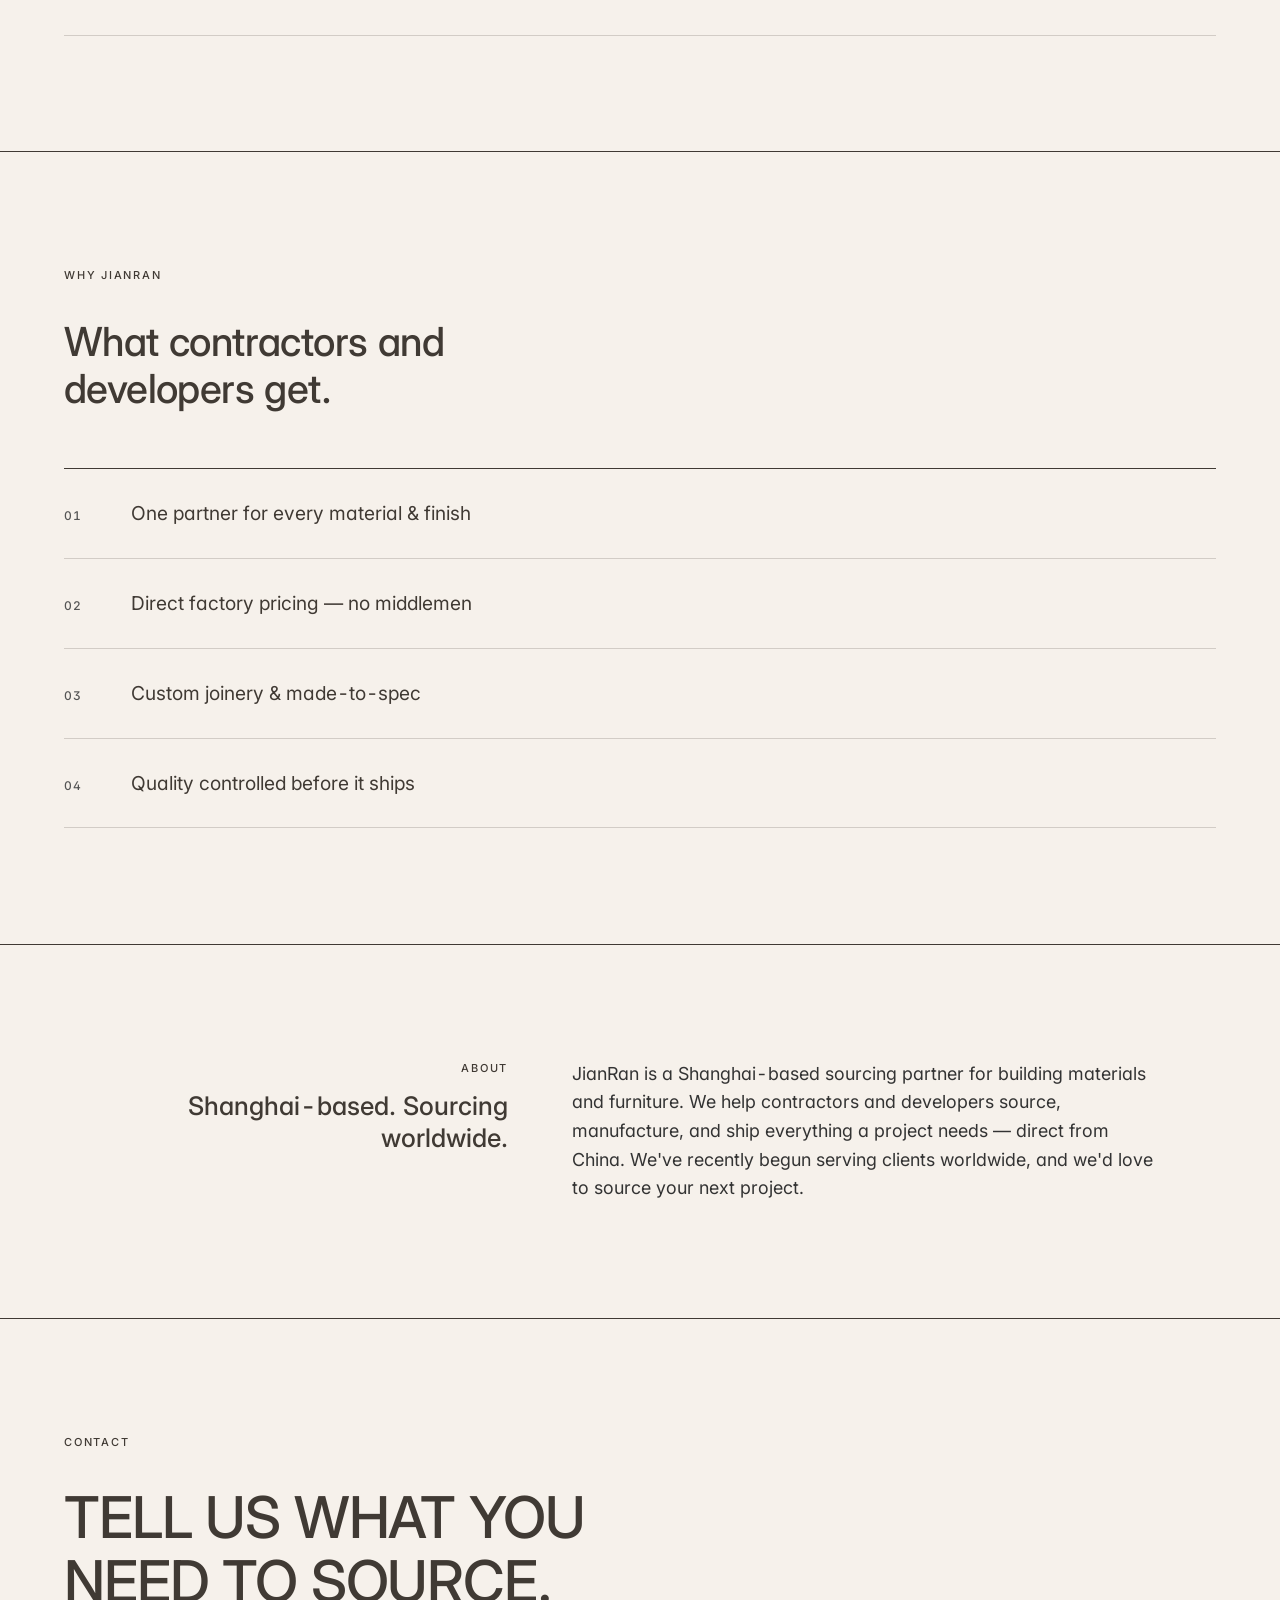
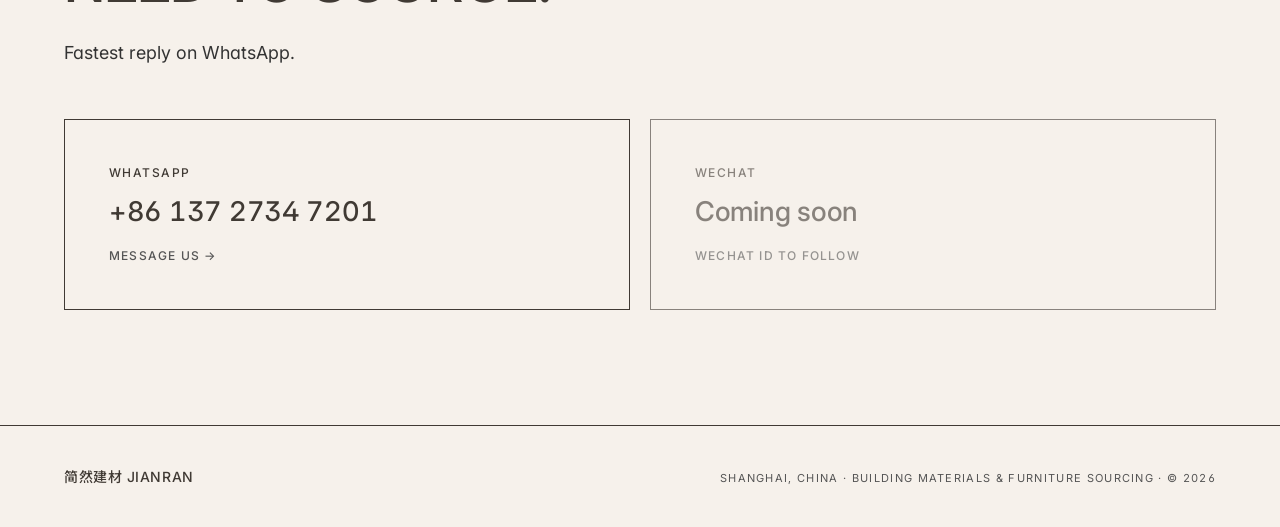
==== commit b21e8867: "Restyle site in warm-stone editorial layout" ====
--- a/index.html
+++ b/index.html
@@ -8,32 +8,32 @@
   <link rel="icon" type="image/svg+xml" href="assets/favicon.svg">
   <link rel="preconnect" href="https://fonts.googleapis.com">
   <link rel="preconnect" href="https://fonts.gstatic.com" crossorigin>
-  <link href="https://fonts.googleapis.com/css2?family=Fraunces:opsz,wght@9..144,400;9..144,500;9..144,600&family=Inter:wght@400;500;600;700&family=Noto+Sans+SC:wght@400;500;700&display=swap" rel="stylesheet">
+  <link href="https://fonts.googleapis.com/css2?family=Inter:wght@400;500;600;700&family=Noto+Sans+SC:wght@400;500;700&display=swap" rel="stylesheet">
   <link rel="stylesheet" href="styles.css">
 </head>
 <body>
 
-  <!-- ===== Header ===== -->
-  <header class="site-header" id="top">
-    <div class="container header-inner">
-      <a href="#top" class="brand">简然 <span class="brand-en">JianRan</span></a>
+  <!-- ===== Top bar ===== -->
+  <header class="topbar" id="top">
+    <div class="bar-inner">
+      <a href="#top" class="wordmark">简然建材 <span class="wordmark-en">JIANRAN</span></a>
 
       <nav class="nav" id="nav">
-        <a href="#projects" data-en="Projects" data-zh="项目">Projects</a>
+        <a href="#work" data-en="Work" data-zh="项目">Work</a>
         <a href="#designs" data-en="Designs" data-zh="设计">Designs</a>
-        <a href="#source" data-en="What We Source" data-zh="采购范围">What We Source</a>
+        <a href="#source" data-en="Sourcing" data-zh="采购">Sourcing</a>
         <a href="#process" data-en="Process" data-zh="流程">Process</a>
         <a href="#about" data-en="About" data-zh="关于">About</a>
         <a href="#contact" data-en="Contact" data-zh="联系">Contact</a>
       </nav>
 
-      <div class="header-actions">
+      <div class="bar-actions">
         <button class="lang-toggle" id="langToggle" aria-label="Switch language">
           <span data-lang="en">EN</span><span class="sep">/</span><span data-lang="zh">中文</span>
         </button>
-        <a class="btn btn-wa" href="https://wa.me/8613727347201" target="_blank" rel="noopener">
-          <svg viewBox="0 0 32 32" width="16" height="16" aria-hidden="true"><path fill="currentColor" d="M16 3C9.4 3 4 8.4 4 15c0 2.1.6 4.1 1.6 5.9L4 29l8.3-1.6c1.7.9 3.7 1.4 5.7 1.4 6.6 0 12-5.4 12-12S22.6 3 16 3zm0 21.8c-1.8 0-3.5-.5-5-1.4l-.4-.2-4.9 1 1-4.8-.2-.4c-1-1.6-1.5-3.4-1.5-5.3 0-5.5 4.5-10 10-10s10 4.5 10 10-4.5 10.1-10 10.1zm5.5-7.4c-.3-.2-1.8-.9-2-1-.3-.1-.5-.2-.7.2-.2.3-.8 1-.9 1.1-.2.2-.3.2-.6.1-.3-.2-1.3-.5-2.4-1.5-.9-.8-1.5-1.8-1.7-2.1-.2-.3 0-.5.1-.6l.5-.5c.2-.2.2-.3.3-.5.1-.2.1-.4 0-.5l-.9-2.2c-.2-.6-.5-.5-.7-.5h-.6c-.2 0-.5.1-.8.4-.3.3-1 1-1 2.5s1.1 2.9 1.2 3.1c.2.2 2.1 3.3 5.2 4.6.7.3 1.3.5 1.7.6.7.2 1.4.2 1.9.1.6-.1 1.8-.7 2-1.4.3-.7.3-1.3.2-1.4-.1-.2-.3-.3-.6-.4z"/></svg>
-          <span>WhatsApp</span>
+        <a class="pill pill-wa" href="https://wa.me/8613727347201" target="_blank" rel="noopener">
+          <svg viewBox="0 0 32 32" width="15" height="15" aria-hidden="true"><path fill="currentColor" d="M16 3C9.4 3 4 8.4 4 15c0 2.1.6 4.1 1.6 5.9L4 29l8.3-1.6c1.7.9 3.7 1.4 5.7 1.4 6.6 0 12-5.4 12-12S22.6 3 16 3zm0 21.8c-1.8 0-3.5-.5-5-1.4l-.4-.2-4.9 1 1-4.8-.2-.4c-1-1.6-1.5-3.4-1.5-5.3 0-5.5 4.5-10 10-10s10 4.5 10 10-4.5 10.1-10 10.1zm5.5-7.4c-.3-.2-1.8-.9-2-1-.3-.1-.5-.2-.7.2-.2.3-.8 1-.9 1.1-.2.2-.3.2-.6.1-.3-.2-1.3-.5-2.4-1.5-.9-.8-1.5-1.8-1.7-2.1-.2-.3 0-.5.1-.6l.5-.5c.2-.2.2-.3.3-.5.1-.2.1-.4 0-.5l-.9-2.2c-.2-.6-.5-.5-.7-.5h-.6c-.2 0-.5.1-.8.4-.3.3-1 1-1 2.5s1.1 2.9 1.2 3.1c.2.2 2.1 3.3 5.2 4.6.7.3 1.3.5 1.7.6.7.2 1.4.2 1.9.1.6-.1 1.8-.7 2-1.4.3-.7.3-1.3.2-1.4-.1-.2-.3-.3-.6-.4z"/></svg>
+          <span data-en="WhatsApp" data-zh="WhatsApp">WhatsApp</span>
         </a>
         <button class="hamburger" id="hamburger" aria-label="Menu" aria-expanded="false">
           <span></span><span></span><span></span>
@@ -44,177 +44,189 @@
 
   <!-- ===== Hero ===== -->
   <section class="hero" id="hero">
-    <img class="hero-bg" src="assets/hero-kitchen.jpg" alt="">
-    <div class="hero-overlay"></div>
-    <div class="container hero-content">
-      <span class="eyebrow" data-en="Building materials & furniture · Shanghai" data-zh="建材与家具 · 上海">Building materials &amp; furniture · Shanghai</span>
-      <h1 data-en="Beautiful materials, brought to you." data-zh="优质建材，直送全球。">Beautiful materials, brought to you.</h1>
-      <p class="hero-sub" data-en="Any building material or piece of furniture — sourced, made, and shipped from China." data-zh="任何建筑材料与家具——从中国采购、生产、发往全球。">Any building material or piece of furniture — sourced, made, and shipped from China.</p>
+    <img class="hero-bg" id="heroBg" src="assets/hero-kitchen.jpg" alt="">
+    <div class="hero-scrim"></div>
+    <div class="hero-title">
+      <span class="eyebrow eyebrow-light" data-en="Building materials & furniture — Shanghai, China" data-zh="建材与家具 · 中国·上海">Building materials &amp; furniture — Shanghai, China</span>
+      <h1 class="display" data-en="Sourced." data-zh="采购">Sourced.</h1>
+      <p class="hero-sub" data-en="Any building material or piece of furniture — made in China, shipped to your site worldwide." data-zh="任何建材与家具——在中国制造，发往全球您的工地。">Any building material or piece of furniture — made in China, shipped to your site worldwide.</p>
       <div class="hero-cta">
-        <a class="btn btn-wa btn-lg" href="https://wa.me/8613727347201" target="_blank" rel="noopener" data-en="Message us on WhatsApp →" data-zh="WhatsApp 联系我们 →">Message us on WhatsApp →</a>
-        <a class="btn btn-ghost btn-lg" href="#projects" data-en="View projects" data-zh="查看项目">View projects</a>
-      </div>
-    </div>
-  </section>
-
-  <!-- ===== Positioning strip ===== -->
-  <div class="strip">
-    <div class="container strip-inner">
-      <span data-en="Shanghai-based" data-zh="立足上海">Shanghai-based</span>
-      <span class="dot">·</span>
-      <span data-en="Direct factory sourcing" data-zh="工厂直采">Direct factory sourcing</span>
-      <span class="dot">·</span>
-      <span data-en="Worldwide shipping" data-zh="全球发货">Worldwide shipping</span>
-    </div>
-  </div>
-
-  <!-- ===== What We Source ===== -->
-  <section class="section" id="source">
-    <div class="container">
-      <h2 class="section-title" data-en="Source anything — one partner" data-zh="一站采购，应有尽有">Source anything — one partner</h2>
-      <p class="section-sub" data-en="Finished furniture — and the boards, hardware, and surfaces it's built from. From a single tile to a full fit-out, if it goes into a building we can source it." data-zh="成品家具，以及制作家具的板材、五金与饰面。从一块瓷砖到整屋精装，只要用于建筑，我们都能采购。">Finished furniture — and the boards, hardware, and surfaces it's built from. From a single tile to a full fit-out, if it goes into a building we can source it.</p>
-
-      <div class="cat-group">
-        <h3 class="cat-label" data-en="Building materials" data-zh="建筑材料">Building materials</h3>
-        <div class="chips">
-          <span class="chip" data-en="Stone & sintered stone" data-zh="岩板与石材">Stone &amp; sintered stone</span>
-          <span class="chip" data-en="Flooring" data-zh="地板">Flooring</span>
-          <span class="chip" data-en="Tile" data-zh="瓷砖">Tile</span>
-          <span class="chip" data-en="Doors & windows" data-zh="门窗">Doors &amp; windows</span>
-          <span class="chip" data-en="Wall panels" data-zh="墙板">Wall panels</span>
-          <span class="chip" data-en="Lighting" data-zh="灯具">Lighting</span>
-        </div>
-      </div>
-
-      <div class="cat-group">
-        <h3 class="cat-label" data-en="Furniture & the materials to build it" data-zh="家具与制作材料">Furniture &amp; the materials to build it</h3>
-        <div class="chips">
-          <span class="chip" data-en="Wardrobes" data-zh="衣柜">Wardrobes</span>
-          <span class="chip" data-en="Kitchen cabinetry" data-zh="橱柜">Kitchen cabinetry</span>
-          <span class="chip" data-en="Display & storage" data-zh="储物展示柜">Display &amp; storage</span>
-          <span class="chip" data-en="Custom furniture" data-zh="定制家具">Custom furniture</span>
-          <span class="chip" data-en="TV & feature walls" data-zh="电视背景墙">TV &amp; feature walls</span>
-          <span class="chip" data-en="Boards & panels" data-zh="板材">Boards &amp; panels</span>
-          <span class="chip" data-en="Cabinet hardware" data-zh="柜体五金">Cabinet hardware</span>
-          <span class="chip" data-en="Stone & quartz worktops" data-zh="石英石台面">Stone &amp; quartz worktops</span>
-          <span class="chip chip-more" data-en="+ more on request" data-zh="更多可定制">+ more on request</span>
-        </div>
-      </div>
-    </div>
-  </section>
-
-  <!-- ===== Featured Projects ===== -->
-  <section class="section section-alt" id="projects">
-    <div class="container">
-      <h2 class="section-title" data-en="Recent work" data-zh="近期项目">Recent work</h2>
-      <p class="section-sub" data-en="Real fit-outs we've delivered — click any image to enlarge." data-zh="我们已交付的真实案例——点击图片查看大图。">Real fit-outs we've delivered — click any image to enlarge.</p>
-
-      <div class="gallery" id="gallery">
-        <figure class="ph" data-caption-en="Display & wine cabinet" data-caption-zh="酒柜与展示柜"><img src="assets/projects/project-01.jpg" alt="Display & wine cabinet" loading="lazy"></figure>
-        <figure class="ph" data-caption-en="Kitchen cabinetry" data-caption-zh="整体橱柜"><img src="assets/projects/project-02.jpg" alt="Kitchen cabinetry" loading="lazy"></figure>
-        <figure class="ph" data-caption-en="Entrance & wall paneling" data-caption-zh="玄关与木饰面"><img src="assets/projects/project-03.jpg" alt="Entrance & wall paneling" loading="lazy"></figure>
-        <figure class="ph" data-caption-en="TV feature wall" data-caption-zh="电视背景墙"><img src="assets/projects/project-04.jpg" alt="TV feature wall" loading="lazy"></figure>
-        <figure class="ph" data-caption-en="Sintered-stone feature wall" data-caption-zh="岩板背景墙"><img src="assets/projects/project-05.jpg" alt="Sintered-stone feature wall" loading="lazy"></figure>
-        <figure class="ph" data-caption-en="Slatted wall panels" data-caption-zh="格栅墙板"><img src="assets/projects/project-06.jpg" alt="Slatted wall panels" loading="lazy"></figure>
-        <figure class="ph" data-caption-en="Wardrobe & display niche" data-caption-zh="衣柜与展示位"><img src="assets/projects/project-07.jpg" alt="Wardrobe & display niche" loading="lazy"></figure>
-        <figure class="ph" data-caption-en="Walk-in wardrobe" data-caption-zh="步入式衣柜"><img src="assets/projects/project-08.jpg" alt="Walk-in wardrobe" loading="lazy"></figure>
-        <figure class="ph" data-caption-en="Bedroom wardrobe" data-caption-zh="卧室衣柜"><img src="assets/projects/project-09.jpg" alt="Bedroom wardrobe" loading="lazy"></figure>
-        <figure class="ph" data-caption-en="Walk-in wardrobe" data-caption-zh="衣帽间"><img src="assets/projects/project-10.jpg" alt="Walk-in wardrobe" loading="lazy"></figure>
-      </div>
-    </div>
-  </section>
+        <a class="pill pill-wa pill-lg" href="https://wa.me/8613727347201" target="_blank" rel="noopener" data-en="Message us on WhatsApp" data-zh="WhatsApp 联系我们">Message us on WhatsApp</a>
+        <a class="pill pill-ghost-light pill-lg" href="#work" data-en="See the work" data-zh="查看项目">See the work</a>
+      </div>
+    </div>
+    <div class="hero-thumbs" id="heroThumbs" aria-label="Switch hero image">
+      <button class="hthumb is-active" data-hero="assets/hero-kitchen.jpg"><img src="assets/hero-kitchen.jpg" alt="" loading="lazy"></button>
+      <button class="hthumb" data-hero="assets/designs/design-sea-06.jpg"><img src="assets/designs/design-sea-06.jpg" alt="" loading="lazy"></button>
+      <button class="hthumb" data-hero="assets/designs/design-na-03.jpg"><img src="assets/designs/design-na-03.jpg" alt="" loading="lazy"></button>
+      <button class="hthumb" data-hero="assets/designs/design-sea-04.jpg"><img src="assets/designs/design-sea-04.jpg" alt="" loading="lazy"></button>
+    </div>
+  </section>
+
+  <!-- ===== Statement ===== -->
+  <section class="band statement">
+    <span class="eyebrow" data-en="What we do" data-zh="我们做什么">What we do</span>
+    <h2 class="heading" data-en="Any material, any piece of furniture — sourced and made in China, shipped to your site." data-zh="任何材料，任何家具——在中国采购与制造，直送您的工地。">Any material, any piece of furniture — sourced and made in China, shipped to your site.</h2>
+  </section>
+
+  <hr class="rule">
+
+  <!-- ===== Sourcing ===== -->
+  <section class="band" id="source">
+    <span class="eyebrow" data-en="What we source" data-zh="采购范围">What we source</span>
+    <h2 class="heading heading-sm" data-en="Source anything — one partner." data-zh="一站采购，应有尽有。">Source anything — one partner.</h2>
+    <p class="lead" data-en="Finished furniture — and the boards, hardware, and surfaces it's built from. From a single tile to a full fit-out, if it goes into a building we can source it." data-zh="成品家具，以及制作家具的板材、五金与饰面。从一块瓷砖到整屋精装，只要用于建筑，我们都能采购。">Finished furniture — and the boards, hardware, and surfaces it's built from. From a single tile to a full fit-out, if it goes into a building we can source it.</p>
+
+    <div class="source-cols">
+      <div class="source-col">
+        <span class="col-label" data-en="Building materials" data-zh="建筑材料">Building materials</span>
+        <ul class="hlist">
+          <li data-en="Stone & sintered stone" data-zh="岩板与石材">Stone &amp; sintered stone</li>
+          <li data-en="Flooring" data-zh="地板">Flooring</li>
+          <li data-en="Tile" data-zh="瓷砖">Tile</li>
+          <li data-en="Doors & windows" data-zh="门窗">Doors &amp; windows</li>
+          <li data-en="Wall panels" data-zh="墙板">Wall panels</li>
+          <li data-en="Lighting" data-zh="灯具">Lighting</li>
+        </ul>
+      </div>
+      <div class="source-col">
+        <span class="col-label" data-en="Furniture & the materials to build it" data-zh="家具与制作材料">Furniture &amp; the materials to build it</span>
+        <ul class="hlist">
+          <li data-en="Wardrobes" data-zh="衣柜">Wardrobes</li>
+          <li data-en="Kitchen cabinetry" data-zh="橱柜">Kitchen cabinetry</li>
+          <li data-en="Display & storage" data-zh="储物展示柜">Display &amp; storage</li>
+          <li data-en="Custom furniture" data-zh="定制家具">Custom furniture</li>
+          <li data-en="Boards, panels & cabinet hardware" data-zh="板材、面板与柜体五金">Boards, panels &amp; cabinet hardware</li>
+          <li data-en="Stone & quartz worktops" data-zh="石英石台面">Stone &amp; quartz worktops</li>
+        </ul>
+      </div>
+    </div>
+  </section>
+
+  <hr class="rule">
+
+  <!-- ===== Recent work ===== -->
+  <section class="band" id="work">
+    <span class="eyebrow" data-en="Recent work" data-zh="近期项目">Recent work</span>
+    <h2 class="heading heading-sm" data-en="Real fit-outs we've delivered." data-zh="我们已交付的真实案例。">Real fit-outs we've delivered.</h2>
+    <p class="lead" data-en="A selection of completed projects — click any image to enlarge." data-zh="部分已完成项目——点击图片查看大图。">A selection of completed projects — click any image to enlarge.</p>
+
+    <div class="grid grid-work" id="gallery">
+      <figure class="ph" data-caption-en="Display & wine cabinet" data-caption-zh="酒柜与展示柜"><img src="assets/projects/project-01.jpg" alt="Display & wine cabinet" loading="lazy"></figure>
+      <figure class="ph" data-caption-en="Kitchen cabinetry" data-caption-zh="整体橱柜"><img src="assets/projects/project-02.jpg" alt="Kitchen cabinetry" loading="lazy"></figure>
+      <figure class="ph" data-caption-en="Entrance & wall paneling" data-caption-zh="玄关与木饰面"><img src="assets/projects/project-03.jpg" alt="Entrance & wall paneling" loading="lazy"></figure>
+      <figure class="ph" data-caption-en="TV feature wall" data-caption-zh="电视背景墙"><img src="assets/projects/project-04.jpg" alt="TV feature wall" loading="lazy"></figure>
+      <figure class="ph" data-caption-en="Sintered-stone feature wall" data-caption-zh="岩板背景墙"><img src="assets/projects/project-05.jpg" alt="Sintered-stone feature wall" loading="lazy"></figure>
+      <figure class="ph" data-caption-en="Slatted wall panels" data-caption-zh="格栅墙板"><img src="assets/projects/project-06.jpg" alt="Slatted wall panels" loading="lazy"></figure>
+      <figure class="ph" data-caption-en="Wardrobe & display niche" data-caption-zh="衣柜与展示位"><img src="assets/projects/project-07.jpg" alt="Wardrobe & display niche" loading="lazy"></figure>
+      <figure class="ph" data-caption-en="Walk-in wardrobe" data-caption-zh="步入式衣柜"><img src="assets/projects/project-08.jpg" alt="Walk-in wardrobe" loading="lazy"></figure>
+      <figure class="ph" data-caption-en="Bedroom wardrobe" data-caption-zh="卧室衣柜"><img src="assets/projects/project-09.jpg" alt="Bedroom wardrobe" loading="lazy"></figure>
+      <figure class="ph" data-caption-en="Walk-in wardrobe" data-caption-zh="衣帽间"><img src="assets/projects/project-10.jpg" alt="Walk-in wardrobe" loading="lazy"></figure>
+    </div>
+  </section>
+
+  <hr class="rule">
 
   <!-- ===== Designs / catalog ===== -->
-  <section class="section" id="designs">
-    <div class="container">
-      <h2 class="section-title" data-en="Designs you can source" data-zh="可采购设计选款">Designs you can source</h2>
-      <p class="section-sub" data-en="Cabinetry & furniture designs ready to order and tailor — click any to enlarge." data-zh="可直接下单并定制的橱柜与家具设计——点击查看大图。">Cabinetry &amp; furniture designs ready to order and tailor — click any to enlarge.</p>
-
-      <div class="design-group">
-        <h3 class="market-label" data-en="Styled for North American homes" data-zh="适合北美市场">Styled for North American homes</h3>
-        <div class="gallery designs">
-          <figure class="ph" data-caption-en="Grey shaker kitchen" data-caption-zh="灰色简约橱柜"><img src="assets/designs/design-na-01.jpg" alt="Grey shaker kitchen" loading="lazy"></figure>
-          <figure class="ph" data-caption-en="Dark wood island kitchen" data-caption-zh="深木色中岛厨房"><img src="assets/designs/design-na-02.jpg" alt="Dark wood island kitchen" loading="lazy"></figure>
-          <figure class="ph" data-caption-en="Olive green classic kitchen" data-caption-zh="橄榄绿经典厨房"><img src="assets/designs/design-na-03.jpg" alt="Olive green classic kitchen" loading="lazy"></figure>
-          <figure class="ph" data-caption-en="Grey kitchen with island" data-caption-zh="灰调中岛厨房"><img src="assets/designs/design-na-04.jpg" alt="Grey kitchen with island" loading="lazy"></figure>
-          <figure class="ph" data-caption-en="Two-tone classic kitchen" data-caption-zh="双色经典厨房"><img src="assets/designs/design-na-05.jpg" alt="Two-tone classic kitchen" loading="lazy"></figure>
-          <figure class="ph" data-caption-en="Cream glass-front kitchen" data-caption-zh="奶油色玻璃门厨柜"><img src="assets/designs/design-na-06.jpg" alt="Cream glass-front kitchen" loading="lazy"></figure>
-        </div>
-      </div>
-
-      <div class="design-group">
-        <h3 class="market-label" data-en="Styled for Southeast Asia & Australia" data-zh="适合东南亚及澳洲市场">Styled for Southeast Asia &amp; Australia</h3>
-        <div class="gallery designs">
-          <figure class="ph" data-caption-en="Matte modern island kitchen" data-caption-zh="哑光现代中岛厨房"><img src="assets/designs/design-sea-01.jpg" alt="Matte modern island kitchen" loading="lazy"></figure>
-          <figure class="ph" data-caption-en="Modern kitchen, open shelving" data-caption-zh="现代开放层架厨房"><img src="assets/designs/design-sea-02.jpg" alt="Modern kitchen with open shelving" loading="lazy"></figure>
-          <figure class="ph" data-caption-en="Modular cabinet range" data-caption-zh="模块化橱柜系列"><img src="assets/designs/design-sea-03.jpg" alt="Modular cabinet range" loading="lazy"></figure>
-          <figure class="ph" data-caption-en="Cream modern island kitchen" data-caption-zh="奶油色现代中岛厨房"><img src="assets/designs/design-sea-04.jpg" alt="Cream modern island kitchen" loading="lazy"></figure>
-          <figure class="ph" data-caption-en="Wood modern kitchen" data-caption-zh="木纹现代厨房"><img src="assets/designs/design-sea-05.jpg" alt="Wood modern kitchen" loading="lazy"></figure>
-          <figure class="ph" data-caption-en="Dark modern kitchen" data-caption-zh="深色现代厨房"><img src="assets/designs/design-sea-06.jpg" alt="Dark modern kitchen" loading="lazy"></figure>
-        </div>
-      </div>
-    </div>
-  </section>
-
-  <!-- ===== How Sourcing Works ===== -->
-  <section class="section" id="process">
-    <div class="container">
-      <h2 class="section-title" data-en="Simple, end-to-end" data-zh="全流程，省心省力">Simple, end-to-end</h2>
-      <p class="section-sub" data-en="You tell us what you need; we handle China." data-zh="您提出需求，中国这端交给我们。">You tell us what you need; we handle China.</p>
-
-      <div class="steps">
-        <div class="step"><span class="step-num">01</span><p data-en="Send your list, drawings, or a photo" data-zh="发来清单、图纸或一张照片">Send your list, drawings, or a photo</p></div>
-        <div class="step"><span class="step-num">02</span><p data-en="We source & quote from vetted factories" data-zh="从优选工厂采购并报价">We source &amp; quote from vetted factories</p></div>
-        <div class="step"><span class="step-num">03</span><p data-en="Production & quality check" data-zh="生产并质检">Production &amp; quality check</p></div>
-        <div class="step"><span class="step-num">04</span><p data-en="Export & ship to your site" data-zh="出口并发往您的工地">Export &amp; ship to your site</p></div>
-      </div>
-    </div>
-  </section>
-
-  <!-- ===== Why JianRan ===== -->
-  <section class="section section-alt" id="why">
-    <div class="container">
-      <h2 class="section-title" data-en="Why contractors work with us" data-zh="为什么承包商选择我们">Why contractors work with us</h2>
-      <div class="why-grid">
-        <div class="why-card"><p data-en="One partner for every material & finish" data-zh="一个伙伴，搞定所有材料与饰面">One partner for every material &amp; finish</p></div>
-        <div class="why-card"><p data-en="Direct factory pricing — no middlemen" data-zh="工厂直供价——没有中间商">Direct factory pricing — no middlemen</p></div>
-        <div class="why-card"><p data-en="Custom joinery & made-to-spec" data-zh="定制木作，按图施作">Custom joinery &amp; made-to-spec</p></div>
-        <div class="why-card"><p data-en="Quality controlled before it ships" data-zh="发货前严格质检">Quality controlled before it ships</p></div>
-      </div>
-    </div>
-  </section>
+  <section class="band" id="designs">
+    <span class="eyebrow" data-en="Designs you can source" data-zh="可采购设计选款">Designs you can source</span>
+    <h2 class="heading heading-sm" data-en="Cabinetry & furniture, ready to order and tailor." data-zh="可直接下单并定制的橱柜与家具。">Cabinetry &amp; furniture, ready to order and tailor.</h2>
+    <p class="lead" data-en="Designs we can source and build for your market — click any to enlarge." data-zh="可为您的市场采购并制作的设计——点击查看大图。">Designs we can source and build for your market — click any to enlarge.</p>
+
+    <div class="design-group">
+      <span class="col-label" data-en="Styled for North American homes" data-zh="适合北美市场">Styled for North American homes</span>
+      <div class="grid grid-designs">
+        <figure class="ph" data-caption-en="Grey shaker kitchen" data-caption-zh="灰色简约橱柜"><img src="assets/designs/design-na-01.jpg" alt="Grey shaker kitchen" loading="lazy"></figure>
+        <figure class="ph" data-caption-en="Dark wood island kitchen" data-caption-zh="深木色中岛厨房"><img src="assets/designs/design-na-02.jpg" alt="Dark wood island kitchen" loading="lazy"></figure>
+        <figure class="ph" data-caption-en="Olive green classic kitchen" data-caption-zh="橄榄绿经典厨房"><img src="assets/designs/design-na-03.jpg" alt="Olive green classic kitchen" loading="lazy"></figure>
+        <figure class="ph" data-caption-en="Grey kitchen with island" data-caption-zh="灰调中岛厨房"><img src="assets/designs/design-na-04.jpg" alt="Grey kitchen with island" loading="lazy"></figure>
+        <figure class="ph" data-caption-en="Two-tone classic kitchen" data-caption-zh="双色经典厨房"><img src="assets/designs/design-na-05.jpg" alt="Two-tone classic kitchen" loading="lazy"></figure>
+        <figure class="ph" data-caption-en="Cream glass-front kitchen" data-caption-zh="奶油色玻璃门厨柜"><img src="assets/designs/design-na-06.jpg" alt="Cream glass-front kitchen" loading="lazy"></figure>
+      </div>
+    </div>
+
+    <div class="design-group">
+      <span class="col-label" data-en="Styled for Southeast Asia & Australia" data-zh="适合东南亚及澳洲市场">Styled for Southeast Asia &amp; Australia</span>
+      <div class="grid grid-designs">
+        <figure class="ph" data-caption-en="Matte modern island kitchen" data-caption-zh="哑光现代中岛厨房"><img src="assets/designs/design-sea-01.jpg" alt="Matte modern island kitchen" loading="lazy"></figure>
+        <figure class="ph" data-caption-en="Modern kitchen, open shelving" data-caption-zh="现代开放层架厨房"><img src="assets/designs/design-sea-02.jpg" alt="Modern kitchen with open shelving" loading="lazy"></figure>
+        <figure class="ph" data-caption-en="Modular cabinet range" data-caption-zh="模块化橱柜系列"><img src="assets/designs/design-sea-03.jpg" alt="Modular cabinet range" loading="lazy"></figure>
+        <figure class="ph" data-caption-en="Cream modern island kitchen" data-caption-zh="奶油色现代中岛厨房"><img src="assets/designs/design-sea-04.jpg" alt="Cream modern island kitchen" loading="lazy"></figure>
+        <figure class="ph" data-caption-en="Wood modern kitchen" data-caption-zh="木纹现代厨房"><img src="assets/designs/design-sea-05.jpg" alt="Wood modern kitchen" loading="lazy"></figure>
+        <figure class="ph" data-caption-en="Dark modern kitchen" data-caption-zh="深色现代厨房"><img src="assets/designs/design-sea-06.jpg" alt="Dark modern kitchen" loading="lazy"></figure>
+      </div>
+    </div>
+  </section>
+
+  <hr class="rule">
+
+  <!-- ===== Process ===== -->
+  <section class="band" id="process">
+    <span class="eyebrow" data-en="How it works" data-zh="合作流程">How it works</span>
+    <h2 class="heading heading-sm" data-en="You tell us what you need; we handle China." data-zh="您提出需求，中国这端交给我们。">You tell us what you need; we handle China.</h2>
+
+    <ol class="steps">
+      <li class="step"><span class="step-num">01</span><span class="step-text" data-en="Send your list, drawings, or a photo" data-zh="发来清单、图纸或一张照片">Send your list, drawings, or a photo</span></li>
+      <li class="step"><span class="step-num">02</span><span class="step-text" data-en="We source & quote from vetted factories" data-zh="从优选工厂采购并报价">We source &amp; quote from vetted factories</span></li>
+      <li class="step"><span class="step-num">03</span><span class="step-text" data-en="Production & quality check" data-zh="生产并质检">Production &amp; quality check</span></li>
+      <li class="step"><span class="step-num">04</span><span class="step-text" data-en="Export & ship to your site" data-zh="出口并发往您的工地">Export &amp; ship to your site</span></li>
+    </ol>
+  </section>
+
+  <hr class="rule">
+
+  <!-- ===== Why ===== -->
+  <section class="band" id="why">
+    <span class="eyebrow" data-en="Why JianRan" data-zh="为什么选择简然">Why JianRan</span>
+    <h2 class="heading heading-sm" data-en="What contractors and developers get." data-zh="承包商与开发商获得什么。">What contractors and developers get.</h2>
+
+    <ul class="why">
+      <li><span class="why-no">01</span><span data-en="One partner for every material & finish" data-zh="一个伙伴，搞定所有材料与饰面">One partner for every material &amp; finish</span></li>
+      <li><span class="why-no">02</span><span data-en="Direct factory pricing — no middlemen" data-zh="工厂直供价——没有中间商">Direct factory pricing — no middlemen</span></li>
+      <li><span class="why-no">03</span><span data-en="Custom joinery & made-to-spec" data-zh="定制木作，按图施作">Custom joinery &amp; made-to-spec</span></li>
+      <li><span class="why-no">04</span><span data-en="Quality controlled before it ships" data-zh="发货前严格质检">Quality controlled before it ships</span></li>
+    </ul>
+  </section>
+
+  <hr class="rule">
 
   <!-- ===== About ===== -->
-  <section class="section" id="about">
-    <div class="container about-inner">
-      <h2 class="section-title" data-en="About JianRan" data-zh="关于简然">About JianRan</h2>
-      <p class="about-body" data-en="JianRan is a Shanghai-based sourcing partner for building materials and furniture. We help contractors and developers source, manufacture, and ship everything a project needs — direct from China. We've recently begun serving clients worldwide, and we'd love to source your next project." data-zh="简然是一家立足上海的建材与家具采购伙伴。我们帮助承包商与开发商从中国直接采购、生产并运送项目所需的一切。我们近期开始服务全球客户，期待为您的下一个项目供货。">JianRan is a Shanghai-based sourcing partner for building materials and furniture. We help contractors and developers source, manufacture, and ship everything a project needs — direct from China. We've recently begun serving clients worldwide, and we'd love to source your next project.</p>
-    </div>
-  </section>
+  <section class="band split" id="about">
+    <div class="split-label">
+      <span class="eyebrow" data-en="About" data-zh="关于">About</span>
+      <span class="split-head" data-en="Shanghai-based. Sourcing worldwide." data-zh="立足上海，服务全球。">Shanghai-based. Sourcing worldwide.</span>
+    </div>
+    <div class="split-body">
+      <p class="body" data-en="JianRan is a Shanghai-based sourcing partner for building materials and furniture. We help contractors and developers source, manufacture, and ship everything a project needs — direct from China. We've recently begun serving clients worldwide, and we'd love to source your next project." data-zh="简然建材是一家立足上海的建材与家具采购伙伴。我们帮助承包商与开发商从中国直接采购、生产并运送项目所需的一切。我们近期开始服务全球客户，期待为您的下一个项目供货。">JianRan is a Shanghai-based sourcing partner for building materials and furniture. We help contractors and developers source, manufacture, and ship everything a project needs — direct from China. We've recently begun serving clients worldwide, and we'd love to source your next project.</p>
+    </div>
+  </section>
+
+  <hr class="rule">
 
   <!-- ===== Contact ===== -->
-  <section class="contact" id="contact">
-    <div class="container contact-inner">
-      <h2 data-en="Tell us what you need to source." data-zh="告诉我们您需要采购什么。">Tell us what you need to source.</h2>
-      <p class="contact-sub" data-en="Fastest reply on WhatsApp" data-zh="WhatsApp 回复最快">Fastest reply on WhatsApp</p>
-
-      <div class="contact-channels">
-        <a class="channel channel-wa" href="https://wa.me/8613727347201" target="_blank" rel="noopener">
-          <svg viewBox="0 0 32 32" width="26" height="26" aria-hidden="true"><path fill="currentColor" d="M16 3C9.4 3 4 8.4 4 15c0 2.1.6 4.1 1.6 5.9L4 29l8.3-1.6c1.7.9 3.7 1.4 5.7 1.4 6.6 0 12-5.4 12-12S22.6 3 16 3zm0 21.8c-1.8 0-3.5-.5-5-1.4l-.4-.2-4.9 1 1-4.8-.2-.4c-1-1.6-1.5-3.4-1.5-5.3 0-5.5 4.5-10 10-10s10 4.5 10 10-4.5 10.1-10 10.1zm5.5-7.4c-.3-.2-1.8-.9-2-1-.3-.1-.5-.2-.7.2-.2.3-.8 1-.9 1.1-.2.2-.3.2-.6.1-.3-.2-1.3-.5-2.4-1.5-.9-.8-1.5-1.8-1.7-2.1-.2-.3 0-.5.1-.6l.5-.5c.2-.2.2-.3.3-.5.1-.2.1-.4 0-.5l-.9-2.2c-.2-.6-.5-.5-.7-.5h-.6c-.2 0-.5.1-.8.4-.3.3-1 1-1 2.5s1.1 2.9 1.2 3.1c.2.2 2.1 3.3 5.2 4.6.7.3 1.3.5 1.7.6.7.2 1.4.2 1.9.1.6-.1 1.8-.7 2-1.4.3-.7.3-1.3.2-1.4-.1-.2-.3-.3-.6-.4z"/></svg>
-          <span class="channel-label">WhatsApp</span>
-          <span class="channel-val">+86 137 2734 7201</span>
-        </a>
-        <div class="channel channel-wc is-placeholder" title="Coming soon">
-          <svg viewBox="0 0 32 32" width="26" height="26" aria-hidden="true"><path fill="currentColor" d="M12 5C6.5 5 2 8.7 2 13.3c0 2.6 1.5 4.9 3.8 6.5L5 23l3.3-1.6c.9.2 1.8.4 2.7.4h.7a6.7 6.7 0 0 1-.3-2c0-4 3.9-7.1 8.6-7.1h.8C20.2 8.3 16.5 5 12 5zm-3.3 4.2c.6 0 1.1.5 1.1 1.1s-.5 1.1-1.1 1.1-1.2-.5-1.2-1.1.5-1.1 1.2-1.1zm6.6 0c.6 0 1.1.5 1.1 1.1s-.5 1.1-1.1 1.1-1.2-.5-1.2-1.1.6-1.1 1.2-1.1zM22 14c-4 0-7.2 2.7-7.2 6.1S18 26.1 22 26.1c.8 0 1.6-.1 2.4-.4l2.6 1.3-.7-2.4c1.7-1.2 2.7-3 2.7-4.5 0-3.3-3.2-6.1-7-6.1zm-2.4 4c.5 0 .9.4.9.9s-.4.9-.9.9-1-.4-1-.9.5-.9 1-.9zm4.8 0c.5 0 .9.4.9.9s-.4.9-.9.9-1-.4-1-.9.5-.9 1-.9z"/></svg>
-          <span class="channel-label">WeChat</span>
-          <span class="channel-val" data-en="Coming soon" data-zh="即将开放">Coming soon</span>
-        </div>
-      </div>
-    </div>
-    <footer class="footer">
-      <div class="container" data-en="简然建材 JianRan · Shanghai, China · Building materials & furniture sourcing · © 2026" data-zh="简然建材 JianRan · 中国·上海 · 建材与家具采购 · © 2026">简然建材 JianRan · Shanghai, China · Building materials &amp; furniture sourcing · © 2026</div>
-    </footer>
-  </section>
+  <section class="band contact" id="contact">
+    <span class="eyebrow" data-en="Contact" data-zh="联系我们">Contact</span>
+    <h2 class="heading" data-en="Tell us what you need to source." data-zh="告诉我们您需要采购什么。">Tell us what you need to source.</h2>
+    <p class="lead" data-en="Fastest reply on WhatsApp." data-zh="WhatsApp 回复最快。">Fastest reply on WhatsApp.</p>
+
+    <div class="channels">
+      <a class="channel channel-wa" href="https://wa.me/8613727347201" target="_blank" rel="noopener">
+        <span class="channel-label" data-en="WhatsApp" data-zh="WhatsApp">WhatsApp</span>
+        <span class="channel-val">+86 137 2734 7201</span>
+        <span class="channel-go" data-en="Message us →" data-zh="发消息 →">Message us →</span>
+      </a>
+      <div class="channel channel-wc is-placeholder">
+        <span class="channel-label" data-en="WeChat" data-zh="微信">WeChat</span>
+        <span class="channel-val" data-en="Coming soon" data-zh="即将开放">Coming soon</span>
+        <span class="channel-go" data-en="WeChat ID to follow" data-zh="微信号即将公布">WeChat ID to follow</span>
+      </div>
+    </div>
+  </section>
+
+  <footer class="footer">
+    <span class="foot-mark">简然建材 JIANRAN</span>
+    <span class="foot-meta" data-en="Shanghai, China · Building materials & furniture sourcing · © 2026" data-zh="中国·上海 · 建材与家具采购 · © 2026">Shanghai, China · Building materials &amp; furniture sourcing · © 2026</span>
+  </footer>
 
   <!-- ===== Lightbox ===== -->
   <div class="lightbox" id="lightbox" aria-hidden="true">
--- a/styles.css
+++ b/styles.css
@@ -1,263 +1,531 @@
-/* ===== JianRan — Warm Showroom theme ===== */
+/* =====================================================================
+   JianRan 简然建材 — editorial restyle ("warm-stone atelier")
+   Linen canvas · walnut ink · single sans · hairlines · no shadows
+   ===================================================================== */
+
 :root {
-  --cream: #efe6d8;
-  --cream-light: #fbf6ee;
-  --walnut: #6b4f3a;
-  --walnut-dark: #3a3027;
-  --ink: #2a221b;
-  --tan: #b98e5e;
-  --tan-soft: #cda87f;
-  --line: #e2d5c2;
-  --wa: #25d366;
-  --wa-dark: #1f8a52;
-  --text: #36302a;
-  --muted: #8a7766;
-  --serif: 'Fraunces', Georgia, 'Times New Roman', serif;
-  --sans: 'Inter', 'Noto Sans SC', system-ui, -apple-system, sans-serif;
-  --maxw: 1160px;
-  --radius: 14px;
-  --shadow: 0 14px 40px rgba(42, 34, 27, .16);
+  --linen:    #f6f1eb;
+  --walnut:   #403a34;
+  --charcoal: #333333;
+  --slate:    #555555;
+  --wa:       #25d366;
+  --wa-dark:  #1da851;
+
+  --line:      #403a34;            /* full-strength hairline */
+  --line-soft: rgba(64,58,52,.20); /* image frames / ledger rules */
+
+  --sans: 'Inter', 'Noto Sans SC', ui-sans-serif, system-ui, -apple-system,
+          'Segoe UI', Roboto, sans-serif;
+
+  --maxw: 1440px;
+  --pad:  clamp(20px, 5vw, 64px);
+  --gap:  20px;
+  --band: clamp(60px, 9vw, 120px);
 }
 
 * { box-sizing: border-box; margin: 0; padding: 0; }
-html { scroll-behavior: smooth; scroll-padding-top: 76px; }
+
+html { scroll-behavior: smooth; }
+
 body {
+  background: var(--linen);
+  color: var(--walnut);
   font-family: var(--sans);
-  color: var(--text);
-  background: var(--cream-light);
-  line-height: 1.6;
+  font-weight: 400;
+  font-feature-settings: "ss01" 1, "cv11" 1, "tnum" 1;
   -webkit-font-smoothing: antialiased;
+  text-rendering: optimizeLegibility;
+  line-height: 1.5;
   overflow-x: hidden;
 }
-:lang(zh) { --serif: 'Noto Sans SC', var(--sans); letter-spacing: .01em; }
+
 img { display: block; max-width: 100%; }
 a { color: inherit; text-decoration: none; }
-.container { width: 100%; max-width: var(--maxw); margin: 0 auto; padding: 0 24px; }
-
-/* ===== Buttons ===== */
-.btn {
-  display: inline-flex; align-items: center; gap: 8px;
-  font-weight: 600; font-size: .95rem;
-  padding: 11px 20px; border-radius: 999px;
-  border: 1px solid transparent; cursor: pointer;
-  transition: transform .15s ease, box-shadow .15s ease, background .15s ease;
+ul, ol { list-style: none; }
+
+/* ---------- Typography primitives ---------- */
+.eyebrow {
+  display: block;
+  font-size: 11px;
+  font-weight: 500;
+  text-transform: uppercase;
+  letter-spacing: .16em;
+  color: var(--walnut);
+  margin-bottom: clamp(20px, 3vw, 34px);
+}
+.eyebrow-light { color: rgba(246,241,235,.92); margin-bottom: 22px; }
+
+.display {
+  font-weight: 400;
+  font-size: clamp(4.5rem, 17vw, 13rem);
+  line-height: .98;
+  letter-spacing: -.05em;
+  text-transform: uppercase;
+}
+
+.heading {
+  font-weight: 500;
+  font-size: clamp(2rem, 5.4vw, 3.6rem);
+  line-height: 1.12;
+  letter-spacing: -.02em;
+  text-transform: uppercase;
+  color: var(--walnut);
+  max-width: 18ch;
+}
+.heading-sm {
+  font-size: clamp(1.55rem, 3.4vw, 2.5rem);
+  line-height: 1.18;
+  letter-spacing: -.015em;
+  text-transform: none;
+  max-width: 22ch;
+}
+
+.lead {
+  font-size: clamp(1.05rem, 1.4vw, 1.25rem);
+  line-height: 1.5;
+  color: var(--charcoal);
+  max-width: 58ch;
+  margin-top: 26px;
+}
+.body {
+  font-size: clamp(1.05rem, 1.4vw, 1.25rem);
+  line-height: 1.6;
+  color: var(--charcoal);
+  max-width: 54ch;
+}
+
+/* Chinese: relax the tight Latin tracking */
+html[lang="zh"] .display { letter-spacing: 0; }
+html[lang="zh"] .heading,
+html[lang="zh"] .heading-sm { letter-spacing: 0; }
+html[lang="zh"] .eyebrow,
+html[lang="zh"] .col-label { letter-spacing: .12em; }
+
+/* ---------- Top bar ---------- */
+.topbar {
+  position: relative;
+  border-bottom: 1px solid var(--line);
+  background: var(--linen);
+}
+.bar-inner {
+  max-width: var(--maxw);
+  margin: 0 auto;
+  padding: 0 var(--pad);
+  height: 68px;
+  display: flex;
+  align-items: center;
+  gap: 24px;
+}
+.wordmark {
+  font-size: 17px;
+  font-weight: 500;
+  letter-spacing: .01em;
   white-space: nowrap;
 }
-.btn:hover { transform: translateY(-2px); }
-.btn-lg { padding: 14px 26px; font-size: 1.02rem; }
-.btn-wa { background: var(--wa); color: #fff; box-shadow: 0 6px 18px rgba(37, 211, 102, .35); }
-.btn-wa:hover { background: #20c05c; }
-.btn-ghost { background: transparent; color: var(--cream-light); border-color: rgba(251, 246, 238, .6); }
-.btn-ghost:hover { background: rgba(251, 246, 238, .14); }
-
-/* ===== Header ===== */
-.site-header {
-  position: sticky; top: 0; z-index: 50;
-  background: rgba(251, 246, 238, .92);
-  backdrop-filter: saturate(140%) blur(10px);
+.wordmark-en {
+  font-size: 10px;
+  letter-spacing: .2em;
+  color: var(--slate);
+  margin-left: 4px;
+}
+.nav {
+  display: flex;
+  gap: clamp(16px, 2vw, 30px);
+  margin-left: auto;
+}
+.nav a {
+  font-size: 12px;
+  font-weight: 500;
+  text-transform: uppercase;
+  letter-spacing: .1em;
+  color: var(--walnut);
+  padding: 4px 0;
+  border-bottom: 1px solid transparent;
+  transition: border-color .2s;
+}
+.nav a:hover { border-bottom-color: var(--walnut); }
+
+.bar-actions { display: flex; align-items: center; gap: 14px; }
+
+.lang-toggle {
+  font: inherit;
+  font-size: 12px;
+  font-weight: 500;
+  letter-spacing: .08em;
+  color: var(--slate);
+  background: none;
+  border: none;
+  cursor: pointer;
+  white-space: nowrap;
+}
+.lang-toggle .sep { margin: 0 5px; opacity: .5; }
+.lang-toggle span[data-lang] { transition: color .2s; }
+.lang-toggle.lang-en span[data-lang="en"],
+.lang-toggle.lang-zh span[data-lang="zh"] { color: var(--walnut); }
+
+.hamburger {
+  display: none;
+  flex-direction: column;
+  gap: 5px;
+  width: 30px;
+  padding: 6px 2px;
+  background: none;
+  border: none;
+  cursor: pointer;
+}
+.hamburger span { height: 1.5px; width: 100%; background: var(--walnut); transition: .25s; }
+
+/* ---------- Pills / buttons ---------- */
+.pill {
+  display: inline-flex;
+  align-items: center;
+  gap: 8px;
+  border: 1px solid var(--walnut);
+  border-radius: 9999px;
+  padding: 9px 18px;
+  font-size: 11.5px;
+  font-weight: 500;
+  text-transform: uppercase;
+  letter-spacing: .1em;
+  color: var(--walnut);
+  background: transparent;
+  cursor: pointer;
+  transition: background .2s, color .2s, border-color .2s;
+}
+.pill:hover { background: var(--walnut); color: var(--linen); }
+.pill svg { display: block; }
+
+.pill-wa { background: var(--wa); border-color: var(--wa); color: #fff; }
+.pill-wa:hover { background: var(--wa-dark); border-color: var(--wa-dark); color: #fff; }
+
+.pill-ghost-light { border-color: rgba(246,241,235,.7); color: var(--linen); }
+.pill-ghost-light:hover { background: var(--linen); border-color: var(--linen); color: var(--walnut); }
+
+.pill-lg { padding: 13px 26px; font-size: 12px; }
+
+/* ---------- Hero ---------- */
+.hero {
+  position: relative;
+  width: 100%;
+  height: clamp(540px, 90vh, 880px);
+  overflow: hidden;
+  background: #1c1611;
+}
+.hero-bg {
+  position: absolute;
+  inset: 0;
+  width: 100%;
+  height: 100%;
+  object-fit: cover;
+  transition: opacity .4s ease;
+}
+.hero-scrim {
+  position: absolute;
+  inset: 0;
+  background:
+    linear-gradient(to top, rgba(28,22,17,.78) 0%, rgba(28,22,17,.12) 46%, rgba(28,22,17,0) 72%),
+    linear-gradient(to right, rgba(28,22,17,.55) 0%, rgba(28,22,17,0) 58%);
+}
+.hero-title {
+  position: absolute;
+  left: var(--pad);
+  bottom: clamp(28px, 5vw, 60px);
+  right: var(--pad);
+  max-width: 1000px;
+  z-index: 2;
+  color: var(--linen);
+}
+.hero .display { color: var(--linen); }
+.hero-sub {
+  font-size: clamp(1.05rem, 1.5vw, 1.3rem);
+  line-height: 1.45;
+  color: rgba(246,241,235,.9);
+  max-width: 44ch;
+  margin: 22px 0 28px;
+}
+.hero-cta { display: flex; flex-wrap: wrap; gap: 12px; }
+
+.hero-thumbs {
+  position: absolute;
+  right: var(--pad);
+  bottom: clamp(28px, 5vw, 60px);
+  display: flex;
+  gap: 12px;
+  z-index: 2;
+}
+.hthumb {
+  width: 118px;
+  height: 76px;
+  padding: 0;
+  border: 1px solid transparent;
+  background: none;
+  cursor: pointer;
+  overflow: hidden;
+  opacity: .75;
+  transition: opacity .2s, border-color .2s;
+}
+.hthumb img { width: 100%; height: 100%; object-fit: cover; }
+.hthumb:hover { opacity: 1; }
+.hthumb.is-active { border-color: var(--linen); opacity: 1; }
+
+/* ---------- Bands & dividers ---------- */
+.band {
+  max-width: var(--maxw);
+  margin: 0 auto;
+  padding: var(--band) var(--pad);
+}
+.rule { border: none; border-top: 1px solid var(--line); width: 100%; }
+
+.statement .heading { max-width: 20ch; }
+
+/* ---------- Sourcing ---------- */
+.source-cols {
+  display: grid;
+  grid-template-columns: 1fr 1fr;
+  gap: clamp(28px, 5vw, 72px);
+  margin-top: clamp(40px, 6vw, 68px);
+}
+.col-label {
+  display: block;
+  font-size: 12px;
+  font-weight: 500;
+  text-transform: uppercase;
+  letter-spacing: .12em;
+  color: var(--walnut);
+  padding-bottom: 16px;
   border-bottom: 1px solid var(--line);
-}
-.header-inner { display: flex; align-items: center; justify-content: space-between; height: 66px; gap: 18px; }
-.brand { font-family: var(--serif); font-size: 1.5rem; font-weight: 600; color: var(--walnut-dark); letter-spacing: .02em; }
-.brand-en { font-size: 1.05rem; color: var(--walnut); margin-left: 2px; }
-.nav { display: flex; gap: 26px; }
-.nav a { font-size: .92rem; font-weight: 500; color: var(--walnut); position: relative; padding: 4px 0; }
-.nav a::after { content: ''; position: absolute; left: 0; bottom: -2px; width: 0; height: 2px; background: var(--tan); transition: width .2s ease; }
-.nav a:hover { color: var(--walnut-dark); }
-.nav a:hover::after { width: 100%; }
-.header-actions { display: flex; align-items: center; gap: 12px; }
-.lang-toggle {
-  font-family: var(--sans); font-size: .82rem; font-weight: 600;
-  background: transparent; border: 1px solid var(--line); color: var(--walnut);
-  border-radius: 999px; padding: 6px 12px; cursor: pointer; transition: border-color .15s;
-}
-.lang-toggle:hover { border-color: var(--tan); }
-.lang-toggle .sep { margin: 0 5px; color: var(--tan-soft); }
-.lang-toggle [data-lang] { opacity: .45; transition: opacity .15s; }
-.lang-toggle.lang-en [data-lang="en"],
-.lang-toggle.lang-zh [data-lang="zh"] { opacity: 1; color: var(--walnut-dark); }
-
-.hamburger { display: none; flex-direction: column; gap: 5px; background: none; border: none; cursor: pointer; padding: 6px; }
-.hamburger span { width: 22px; height: 2px; background: var(--walnut-dark); border-radius: 2px; transition: transform .25s, opacity .25s; }
-.hamburger[aria-expanded="true"] span:nth-child(1) { transform: translateY(7px) rotate(45deg); }
-.hamburger[aria-expanded="true"] span:nth-child(2) { opacity: 0; }
-.hamburger[aria-expanded="true"] span:nth-child(3) { transform: translateY(-7px) rotate(-45deg); }
-
-/* ===== Hero ===== */
-.hero { position: relative; min-height: 88vh; display: flex; align-items: center; overflow: hidden; }
-.hero-bg { position: absolute; inset: 0; width: 100%; height: 100%; object-fit: cover; }
-.hero-overlay {
-  position: absolute; inset: 0;
-  background: linear-gradient(105deg, rgba(42, 34, 27, .82) 0%, rgba(42, 34, 27, .55) 42%, rgba(42, 34, 27, .15) 100%);
-}
-.hero-content { position: relative; color: var(--cream-light); padding-top: 40px; padding-bottom: 60px; max-width: 760px; }
-.eyebrow { display: inline-block; font-size: .8rem; font-weight: 600; letter-spacing: .16em; text-transform: uppercase; color: var(--tan-soft); margin-bottom: 18px; }
-.hero h1 { font-family: var(--serif); font-weight: 500; font-size: clamp(2.4rem, 6vw, 4.2rem); line-height: 1.08; letter-spacing: -.01em; }
-.hero-sub { font-size: clamp(1.05rem, 2vw, 1.3rem); margin: 22px 0 30px; max-width: 600px; color: rgba(251, 246, 238, .92); }
-.hero-cta { display: flex; flex-wrap: wrap; gap: 14px; }
-
-/* ===== Positioning strip ===== */
-.strip { background: var(--walnut); color: var(--cream-light); }
-.strip-inner { display: flex; flex-wrap: wrap; align-items: center; justify-content: center; gap: 14px; padding: 16px 24px; font-size: .98rem; font-weight: 500; letter-spacing: .02em; }
-.strip .dot { color: var(--tan-soft); }
-
-/* ===== Sections ===== */
-.section { padding: 84px 0; }
-.section-alt { background: var(--cream); }
-.section-title { font-family: var(--serif); font-weight: 500; font-size: clamp(1.8rem, 4vw, 2.7rem); line-height: 1.12; color: var(--walnut-dark); letter-spacing: -.01em; }
-.section-sub { font-size: 1.1rem; color: var(--muted); margin-top: 12px; max-width: 620px; }
-
-/* What We Source */
-.cat-group { margin-top: 40px; }
-.cat-label { font-family: var(--serif); font-size: 1.25rem; font-weight: 600; color: var(--walnut); margin-bottom: 16px; }
-.chips { display: flex; flex-wrap: wrap; gap: 12px; }
-.chip {
-  background: var(--cream-light); border: 1px solid var(--line); color: var(--text);
-  padding: 12px 20px; border-radius: 999px; font-size: .98rem; font-weight: 500;
-  transition: transform .15s, border-color .15s, background .15s;
-}
-.section-alt .chip { background: #fff; }
-.chip:hover { transform: translateY(-2px); border-color: var(--tan); }
-.chip-more { background: var(--walnut); color: var(--cream-light); border-color: var(--walnut); }
-
-/* Gallery */
-.gallery { margin-top: 42px; display: grid; grid-template-columns: repeat(4, 1fr); gap: 16px; }
-.ph { position: relative; overflow: hidden; border-radius: var(--radius); cursor: pointer; aspect-ratio: 4 / 5; box-shadow: var(--shadow); background: var(--cream); }
-.ph img { width: 100%; height: 100%; object-fit: cover; transition: transform .5s ease; }
+  margin-bottom: 4px;
+}
+.hlist li {
+  font-size: clamp(1.05rem, 1.4vw, 1.2rem);
+  color: var(--walnut);
+  padding: 16px 0;
+  border-bottom: 1px solid var(--line-soft);
+}
+
+/* ---------- Image grids ---------- */
+.grid { display: grid; gap: var(--gap); margin-top: clamp(34px, 5vw, 56px); }
+.grid-work { grid-template-columns: repeat(4, 1fr); }
+.grid-designs { grid-template-columns: repeat(3, 1fr); }
+
+.design-group { margin-top: clamp(40px, 6vw, 64px); }
+.design-group:first-of-type { margin-top: clamp(34px, 5vw, 56px); }
+.design-group .grid { margin-top: 22px; }
+
+.ph {
+  position: relative;
+  overflow: hidden;
+  border: 1px solid var(--walnut);
+  background: var(--linen);
+  cursor: pointer;
+}
+.grid-work .ph    { aspect-ratio: 4 / 5; }
+.grid-designs .ph { aspect-ratio: 3 / 2; }
+.ph img { width: 100%; height: 100%; object-fit: cover; transition: transform .6s ease; }
 .ph::after {
-  content: attr(data-cap); position: absolute; left: 0; right: 0; bottom: 0;
-  padding: 26px 16px 14px; font-size: .85rem; font-weight: 600; color: #fff;
-  background: linear-gradient(0deg, rgba(42, 34, 27, .8), transparent);
-  opacity: 0; transform: translateY(8px); transition: opacity .25s, transform .25s;
-}
-.ph:hover img { transform: scale(1.06); }
+  content: attr(data-cap);
+  position: absolute;
+  left: 0; right: 0; bottom: 0;
+  padding: 12px 14px;
+  font-size: 11px;
+  font-weight: 500;
+  text-transform: uppercase;
+  letter-spacing: .1em;
+  color: var(--linen);
+  background: rgba(40,34,27,.86);
+  opacity: 0;
+  transform: translateY(6px);
+  transition: opacity .25s, transform .25s;
+}
+.ph:hover img { transform: scale(1.05); }
 .ph:hover::after { opacity: 1; transform: translateY(0); }
 
-/* Process */
-.steps { margin-top: 44px; display: grid; grid-template-columns: repeat(4, 1fr); gap: 18px; }
-.step { background: var(--cream-light); border: 1px solid var(--line); border-radius: var(--radius); padding: 26px 22px; }
-.step-num { font-family: var(--serif); font-size: 2rem; font-weight: 600; color: var(--tan); display: block; margin-bottom: 10px; }
-.step p { font-size: 1rem; color: var(--text); font-weight: 500; }
-
-/* Why */
-.why-grid { margin-top: 42px; display: grid; grid-template-columns: repeat(2, 1fr); gap: 18px; }
-.why-card { background: #fff; border: 1px solid var(--line); border-left: 4px solid var(--tan); border-radius: 12px; padding: 24px 26px; font-size: 1.12rem; font-weight: 500; color: var(--walnut-dark); }
-
-/* About */
-.about-inner { max-width: 760px; }
-.about-body { font-size: 1.18rem; line-height: 1.7; color: var(--text); margin-top: 18px; }
-
-/* ===== Contact ===== */
-.contact { background: var(--walnut-dark); color: var(--cream-light); padding-top: 84px; }
-.contact-inner { text-align: center; padding-bottom: 70px; }
-.contact h2 { font-family: var(--serif); font-weight: 500; font-size: clamp(1.8rem, 4vw, 2.7rem); }
-.contact-sub { color: var(--tan-soft); margin-top: 10px; font-size: 1.05rem; }
-.contact-channels { display: flex; flex-wrap: wrap; justify-content: center; gap: 20px; margin-top: 38px; }
+/* ---------- Process / Why (ledgers) ---------- */
+.steps, .why { margin-top: clamp(34px, 5vw, 56px); border-top: 1px solid var(--line); }
+.step, .why li {
+  display: flex;
+  align-items: baseline;
+  gap: clamp(18px, 3vw, 40px);
+  padding: clamp(20px, 3vw, 30px) 0;
+  border-bottom: 1px solid var(--line-soft);
+}
+.step-num {
+  font-size: clamp(28px, 4vw, 46px);
+  font-weight: 400;
+  letter-spacing: -.03em;
+  color: var(--walnut);
+  min-width: 1.8em;
+}
+.step-text {
+  font-size: clamp(1.1rem, 1.6vw, 1.35rem);
+  color: var(--charcoal);
+  align-self: center;
+}
+.why-no {
+  font-size: 12px;
+  font-weight: 500;
+  letter-spacing: .12em;
+  color: var(--slate);
+  min-width: 2.4em;
+}
+.why li span:last-child {
+  font-size: clamp(1.05rem, 1.5vw, 1.3rem);
+  color: var(--walnut);
+}
+
+/* ---------- About split ---------- */
+.split {
+  display: grid;
+  grid-template-columns: 1fr 1.45fr;
+  gap: clamp(28px, 5vw, 88px);
+  align-items: start;
+}
+.split-label { text-align: right; }
+.split-label .eyebrow { margin-bottom: 14px; }
+.split-head {
+  font-size: clamp(1.25rem, 2vw, 1.6rem);
+  font-weight: 500;
+  line-height: 1.25;
+  color: var(--walnut);
+}
+
+/* ---------- Contact ---------- */
+.contact .lead { margin-bottom: clamp(34px, 5vw, 52px); }
+.channels {
+  display: grid;
+  grid-template-columns: 1fr 1fr;
+  gap: var(--gap);
+}
 .channel {
-  display: flex; flex-direction: column; align-items: center; gap: 6px;
-  background: rgba(251, 246, 238, .06); border: 1px solid rgba(251, 246, 238, .16);
-  border-radius: var(--radius); padding: 26px 40px; min-width: 240px; transition: transform .15s, background .15s;
-}
-.channel-wa { color: #fff; }
-.channel-wa:hover { transform: translateY(-3px); background: rgba(37, 211, 102, .16); border-color: var(--wa); }
-.channel svg { color: var(--wa); }
-.channel-wc svg { color: var(--tan-soft); }
-.channel-label { font-weight: 700; font-size: 1.15rem; }
-.channel-val { font-size: .98rem; color: var(--tan-soft); }
-.channel.is-placeholder { opacity: .68; }
-.channel.is-placeholder .channel-val { font-style: italic; }
-
-.footer { border-top: 1px solid rgba(251, 246, 238, .12); padding: 22px 0; }
-.footer .container { text-align: center; font-size: .85rem; color: var(--tan-soft); }
-
-/* ===== Lightbox ===== */
+  display: flex;
+  flex-direction: column;
+  gap: 10px;
+  padding: clamp(24px, 4vw, 44px);
+  border: 1px solid var(--walnut);
+  transition: background .25s, color .25s;
+}
+.channel-label {
+  font-size: 12px;
+  font-weight: 500;
+  text-transform: uppercase;
+  letter-spacing: .12em;
+}
+.channel-val {
+  font-size: clamp(1.3rem, 2.2vw, 1.7rem);
+  font-weight: 500;
+  letter-spacing: -.01em;
+  color: var(--walnut);
+}
+.channel-go {
+  font-size: 12px;
+  font-weight: 500;
+  text-transform: uppercase;
+  letter-spacing: .1em;
+  color: var(--slate);
+  margin-top: 4px;
+}
+a.channel-wa:hover { background: var(--wa); border-color: var(--wa); color: #fff; }
+a.channel-wa:hover .channel-val,
+a.channel-wa:hover .channel-go { color: #fff; }
+.channel.is-placeholder { opacity: .6; cursor: default; }
+
+/* ---------- Footer ---------- */
+.footer {
+  border-top: 1px solid var(--line);
+  padding: clamp(26px, 4vw, 40px) var(--pad);
+  max-width: var(--maxw);
+  margin: 0 auto;
+  display: flex;
+  justify-content: space-between;
+  align-items: baseline;
+  gap: 16px;
+  flex-wrap: wrap;
+}
+.foot-mark { font-size: 14px; font-weight: 500; letter-spacing: .04em; }
+.foot-meta { font-size: 11px; text-transform: uppercase; letter-spacing: .12em; color: var(--slate); }
+
+/* ---------- Lightbox ---------- */
 .lightbox {
-  position: fixed; inset: 0; z-index: 100; display: none;
-  align-items: center; justify-content: center;
-  background: rgba(26, 21, 16, .94); padding: 40px;
+  position: fixed;
+  inset: 0;
+  z-index: 100;
+  display: none;
+  align-items: center;
+  justify-content: center;
+  background: rgba(28,22,17,.92);
+  padding: 5vw;
 }
 .lightbox.open { display: flex; }
-.lb-figure { max-width: 90vw; max-height: 88vh; text-align: center; }
-.lb-figure img { max-width: 90vw; max-height: 80vh; object-fit: contain; border-radius: 8px; box-shadow: 0 20px 60px rgba(0, 0, 0, .5); }
-.lb-figure figcaption { color: var(--cream-light); margin-top: 14px; font-size: 1rem; letter-spacing: .02em; }
+.lb-figure { max-width: 92vw; max-height: 88vh; display: flex; flex-direction: column; gap: 14px; }
+.lb-figure img { max-width: 92vw; max-height: 80vh; object-fit: contain; border: 1px solid rgba(246,241,235,.3); }
+.lb-figure figcaption {
+  text-align: center;
+  font-size: 12px;
+  text-transform: uppercase;
+  letter-spacing: .12em;
+  color: var(--linen);
+}
 .lb-close, .lb-nav {
-  position: absolute; background: rgba(251, 246, 238, .1); color: var(--cream-light);
-  border: none; cursor: pointer; border-radius: 50%; transition: background .15s;
-}
-.lb-close:hover, .lb-nav:hover { background: rgba(251, 246, 238, .25); }
-.lb-close { top: 24px; right: 28px; width: 46px; height: 46px; font-size: 1.8rem; line-height: 1; }
-.lb-nav { top: 50%; transform: translateY(-50%); width: 54px; height: 54px; font-size: 2.2rem; line-height: 1; }
-.lb-prev { left: 24px; }
-.lb-next { right: 24px; }
-
-/* ===== Responsive ===== */
-@media (max-width: 1000px) {
-  .gallery { grid-template-columns: repeat(3, 1fr); }
-}
+  position: fixed;
+  background: none;
+  border: none;
+  color: var(--linen);
+  cursor: pointer;
+  line-height: 1;
+}
+.lb-close { top: 22px; right: 26px; font-size: 34px; }
+.lb-nav { top: 50%; transform: translateY(-50%); font-size: 48px; padding: 12px; }
+.lb-prev { left: 18px; }
+.lb-next { right: 18px; }
+
+/* =====================================================================
+   Responsive
+   ===================================================================== */
+@media (max-width: 1080px) {
+  .grid-work { grid-template-columns: repeat(3, 1fr); }
+}
+
 @media (max-width: 900px) {
-  .gallery { grid-template-columns: repeat(2, 1fr); }
-  .steps { grid-template-columns: repeat(2, 1fr); }
-}
+  .hamburger { display: flex; }
+  .nav {
+    display: none;
+    position: absolute;
+    top: 100%;
+    left: 0;
+    right: 0;
+    flex-direction: column;
+    gap: 0;
+    margin: 0;
+    background: var(--linen);
+    border-bottom: 1px solid var(--line);
+    padding: 8px 0;
+    z-index: 50;
+  }
+  .nav.open { display: flex; }
+  .nav a {
+    padding: 14px var(--pad);
+    border-bottom: 1px solid var(--line-soft);
+    font-size: 13px;
+  }
+  .hero-thumbs { display: none; }
+  .grid-designs { grid-template-columns: repeat(2, 1fr); }
+  .source-cols { grid-template-columns: 1fr; }
+  .split { grid-template-columns: 1fr; gap: 18px; }
+  .split-label { text-align: left; }
+  .channels { grid-template-columns: 1fr; }
+}
+
 @media (max-width: 760px) {
-  html { scroll-padding-top: 58px; }
-  .container { padding: 0 18px; }
-  .header-inner { height: 58px; gap: 10px; }
-  .brand { font-size: 1.3rem; }
-  .brand-en { font-size: .9rem; }
-  .header-actions { gap: 9px; }
-  .lang-toggle { padding: 6px 10px; font-size: .8rem; }
-  .nav {
-    position: fixed; top: 58px; left: 0; right: 0;
-    flex-direction: column; gap: 0; background: var(--cream-light);
-    border-bottom: 1px solid var(--line); padding: 6px 0;
-    max-height: calc(100vh - 58px); overflow-y: auto;
-    transform: translateY(-12px); opacity: 0; pointer-events: none; transition: transform .25s, opacity .25s;
-  }
-  .nav.open { transform: translateY(0); opacity: 1; pointer-events: auto; }
-  .nav a { padding: 14px 20px; border-bottom: 1px solid var(--line); font-size: 1rem; }
-  .nav a:last-child { border-bottom: none; }
-  .nav a::after { display: none; }
-  .header-actions .btn-wa span:not(.sr) { display: none; }
-  .btn-wa { padding: 9px 11px; }
-  .hamburger { display: flex; }
-
-  .hero { min-height: 76vh; align-items: flex-end; }
-  .hero-overlay { background: linear-gradient(180deg, rgba(42,34,27,.42) 0%, rgba(42,34,27,.5) 45%, rgba(42,34,27,.82) 100%); }
-  .hero-content { padding-top: 24px; padding-bottom: 44px; }
-  .eyebrow { margin-bottom: 12px; }
-  .hero-sub { font-size: 1.04rem; margin: 16px 0 24px; }
-  .hero-cta { gap: 10px; width: 100%; }
-  .hero-cta .btn { width: 100%; justify-content: center; }
-
-  .strip-inner { font-size: .9rem; gap: 8px 12px; padding: 14px 18px; }
-  .section { padding: 56px 0; }
-  .section-sub { font-size: 1rem; }
-  .cat-group { margin-top: 28px; }
-  .cat-label { font-size: 1.12rem; }
-  .chips { gap: 10px; }
-  .chip { padding: 10px 16px; font-size: .92rem; }
-  .gallery { margin-top: 30px; gap: 12px; }
-  .steps { margin-top: 30px; }
-  .step { padding: 20px 18px; }
-  .step-num { font-size: 1.7rem; }
-  .why-grid { grid-template-columns: 1fr; margin-top: 28px; }
-  .why-card { font-size: 1.05rem; padding: 20px 22px; }
-  .about-body { font-size: 1.08rem; }
-  .contact { padding-top: 56px; }
-  .contact-inner { padding-bottom: 52px; }
-  .contact-channels { gap: 14px; margin-top: 28px; }
-  .channel { padding: 22px 26px; }
-
-  .lightbox { padding: 18px; }
-  .lb-close { top: 14px; right: 16px; width: 42px; height: 42px; }
-  .lb-nav { width: 44px; height: 44px; font-size: 1.8rem; }
-  .lb-prev { left: 10px; }
-  .lb-next { right: 10px; }
-}
-@media (max-width: 460px) {
-  .container { padding: 0 16px; }
-  .gallery { grid-template-columns: repeat(2, 1fr); gap: 10px; }
-  .steps { grid-template-columns: repeat(2, 1fr); gap: 12px; }
-  .channel { min-width: 0; width: 100%; }
-  .strip .dot { display: none; }
-}
+  .grid-work { grid-template-columns: repeat(2, 1fr); }
+  .heading { max-width: none; }
+  .heading-sm { max-width: none; }
+}
+
+@media (max-width: 560px) {
+  .bar-inner { gap: 12px; height: 60px; }
+  .bar-actions .pill-wa { display: none; }
+  .grid { gap: 10px; }
+  .grid-work, .grid-designs { grid-template-columns: repeat(2, 1fr); }
+  .step-num { min-width: 1.4em; }
+  .lb-nav { font-size: 36px; }
+}
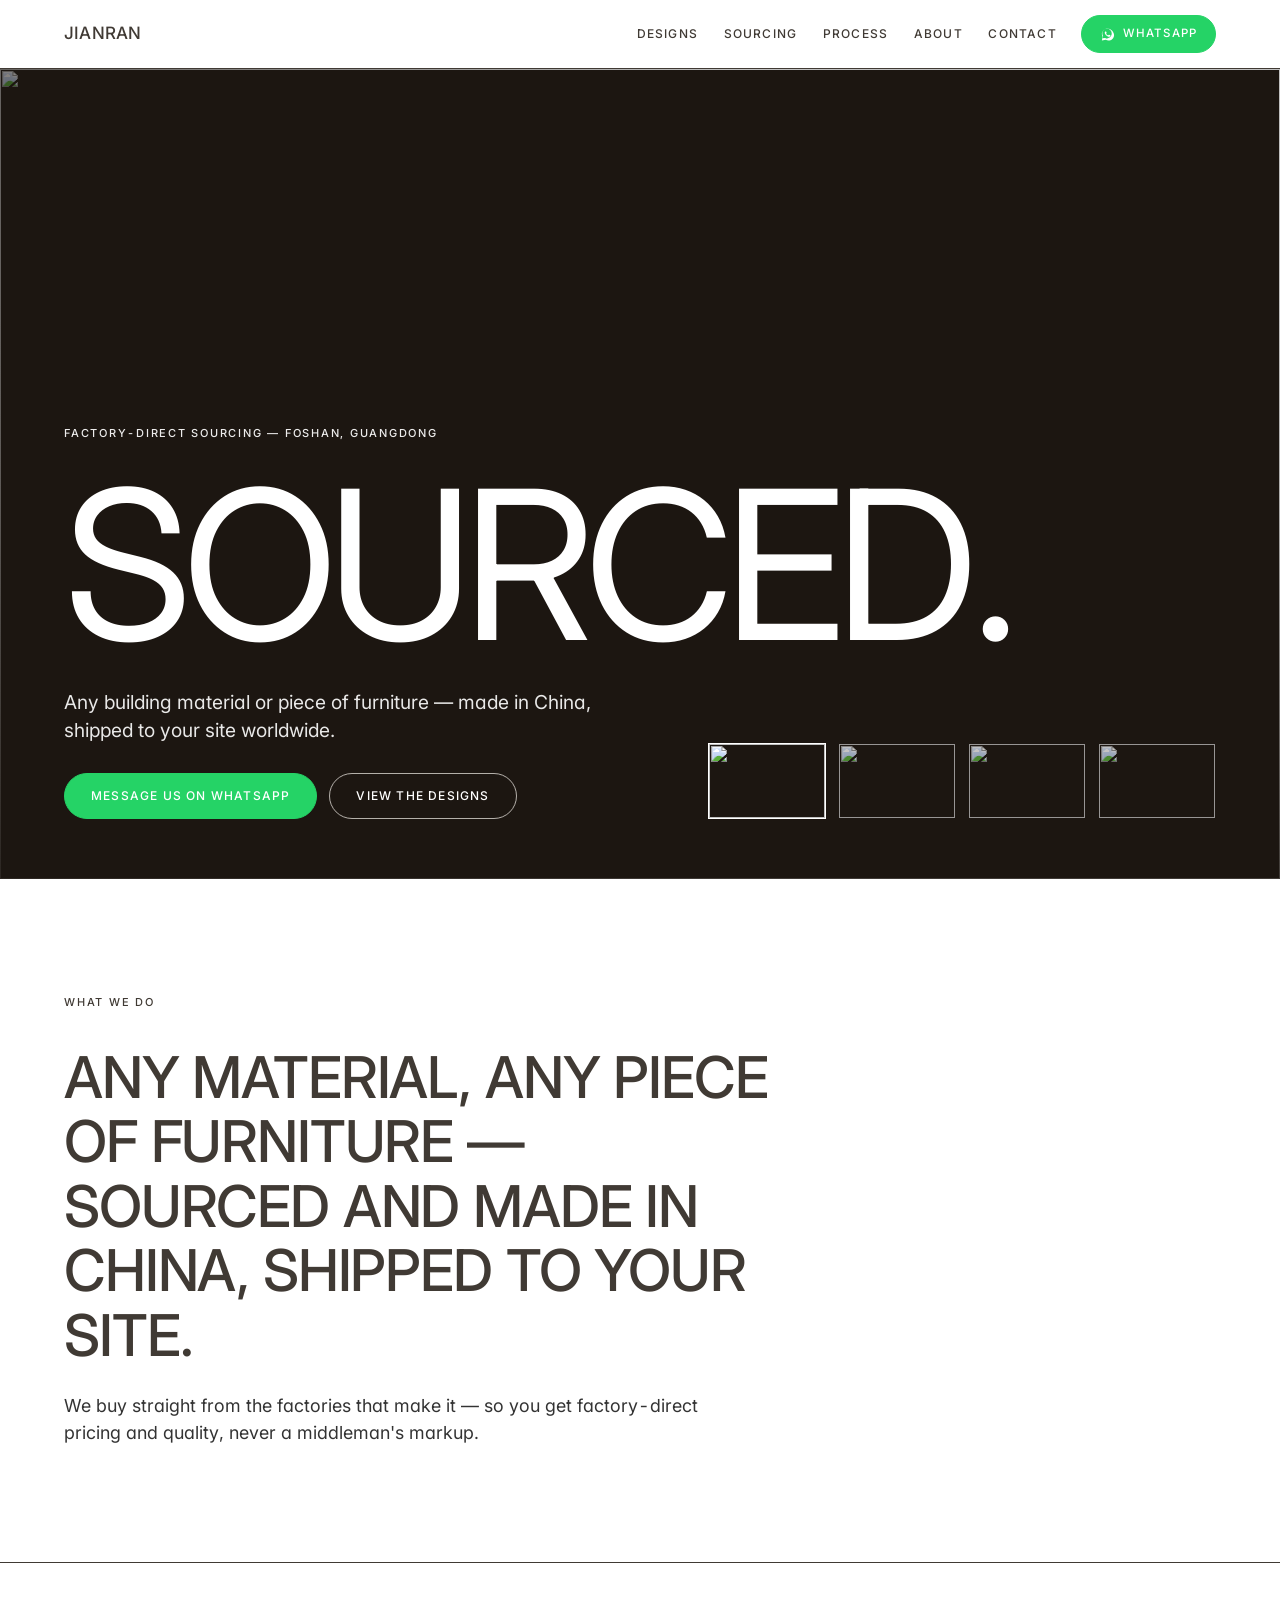
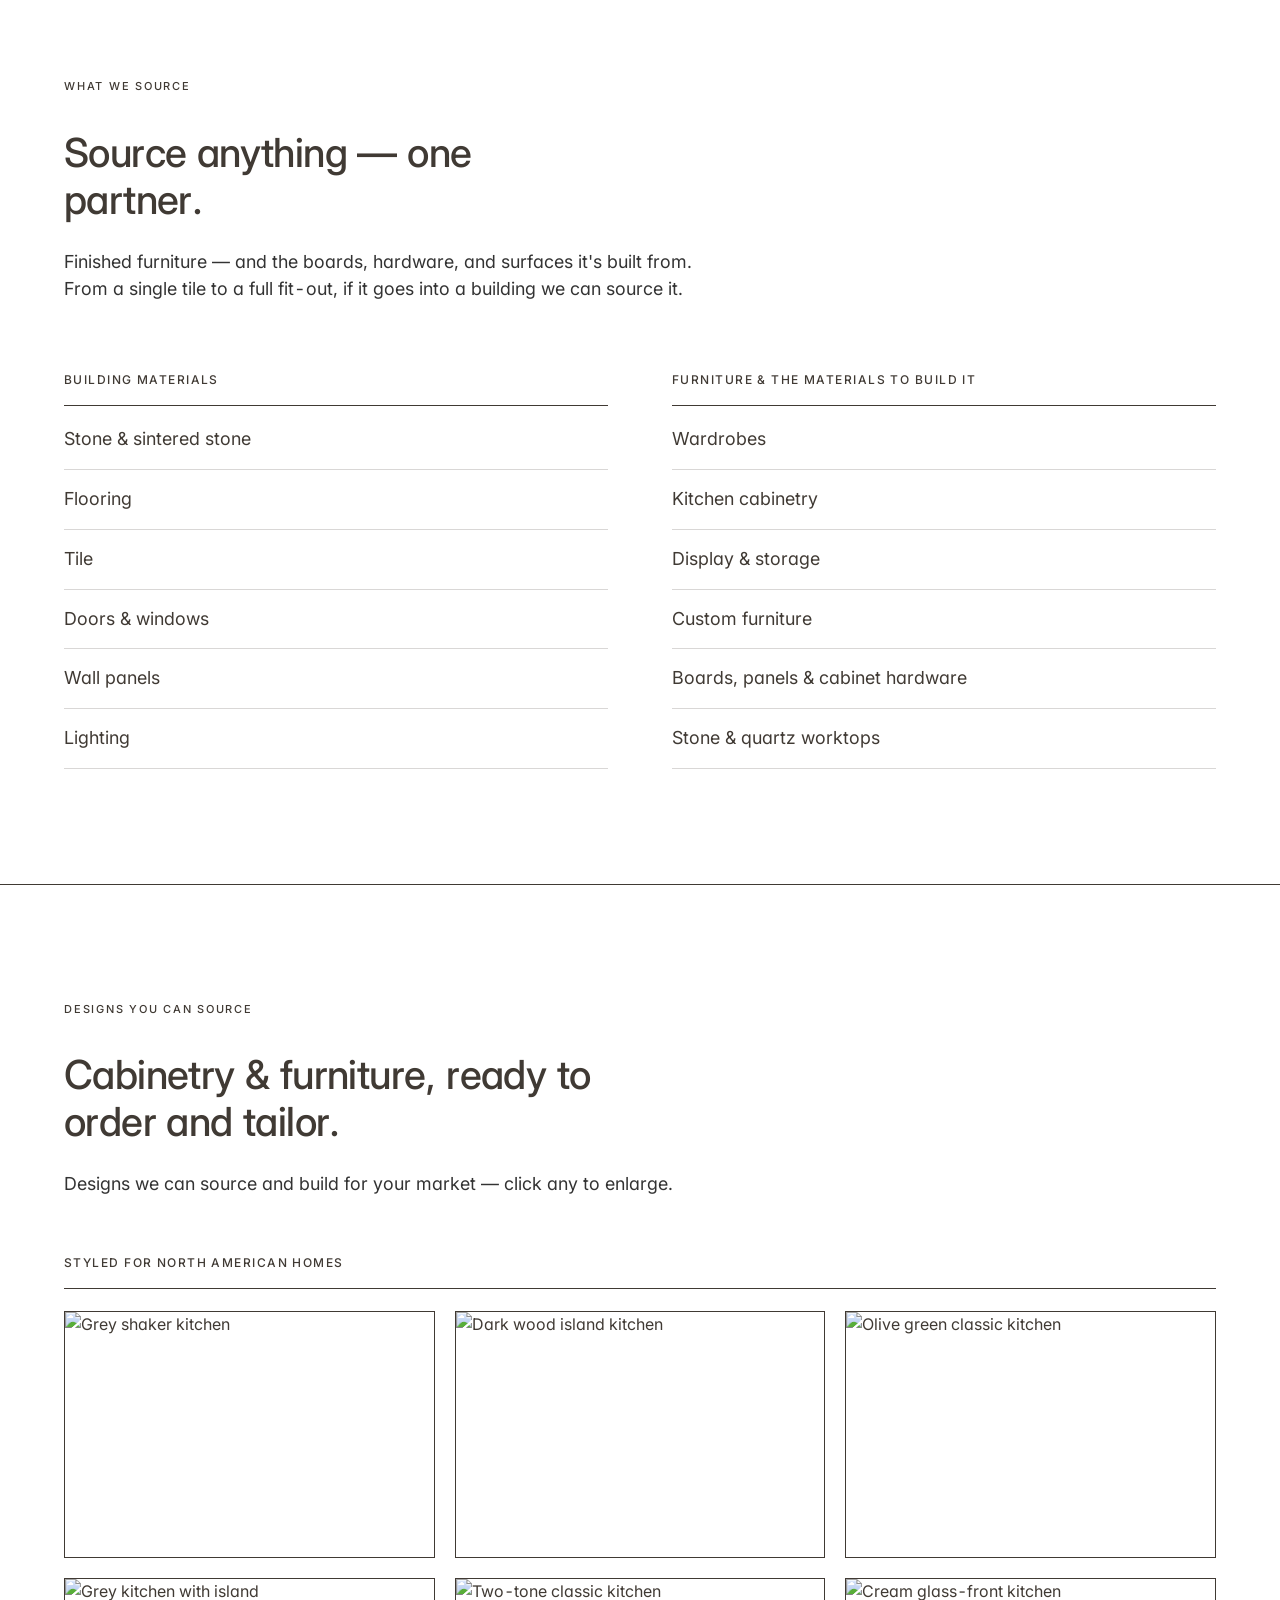
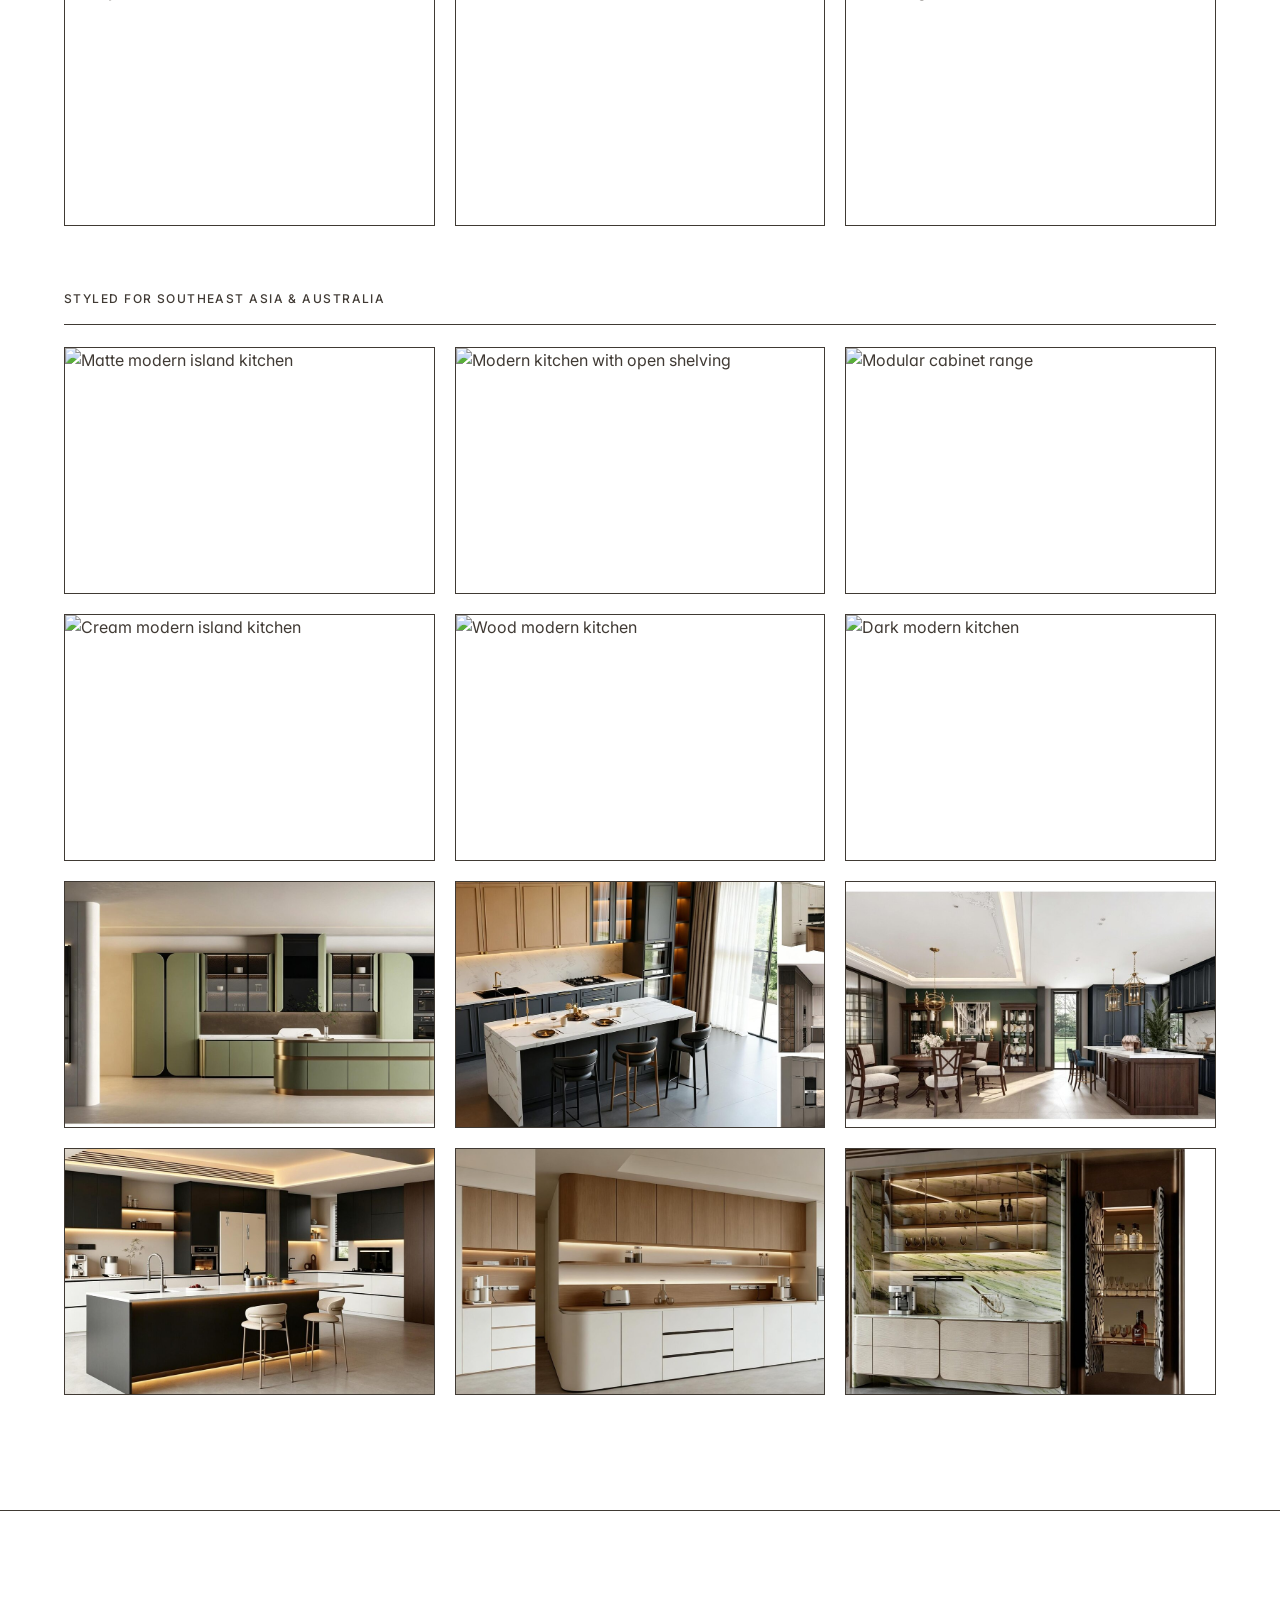
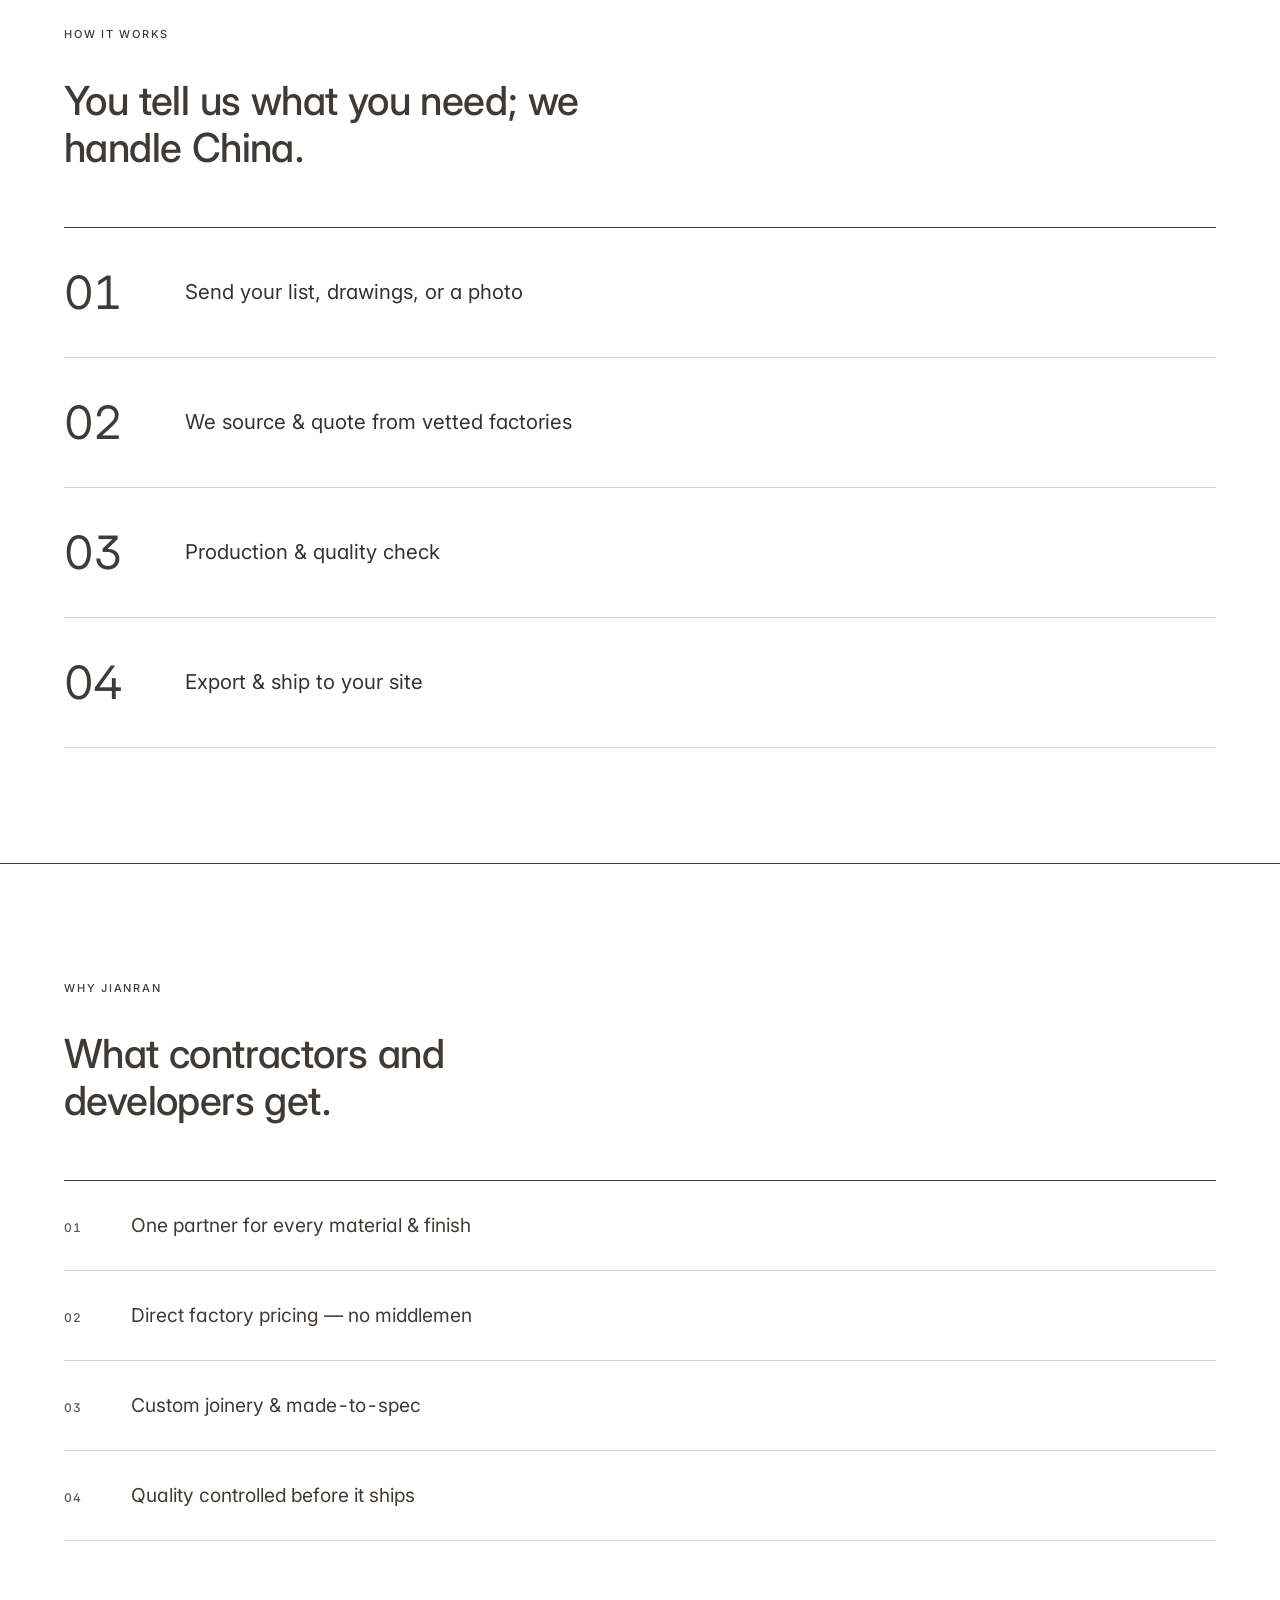
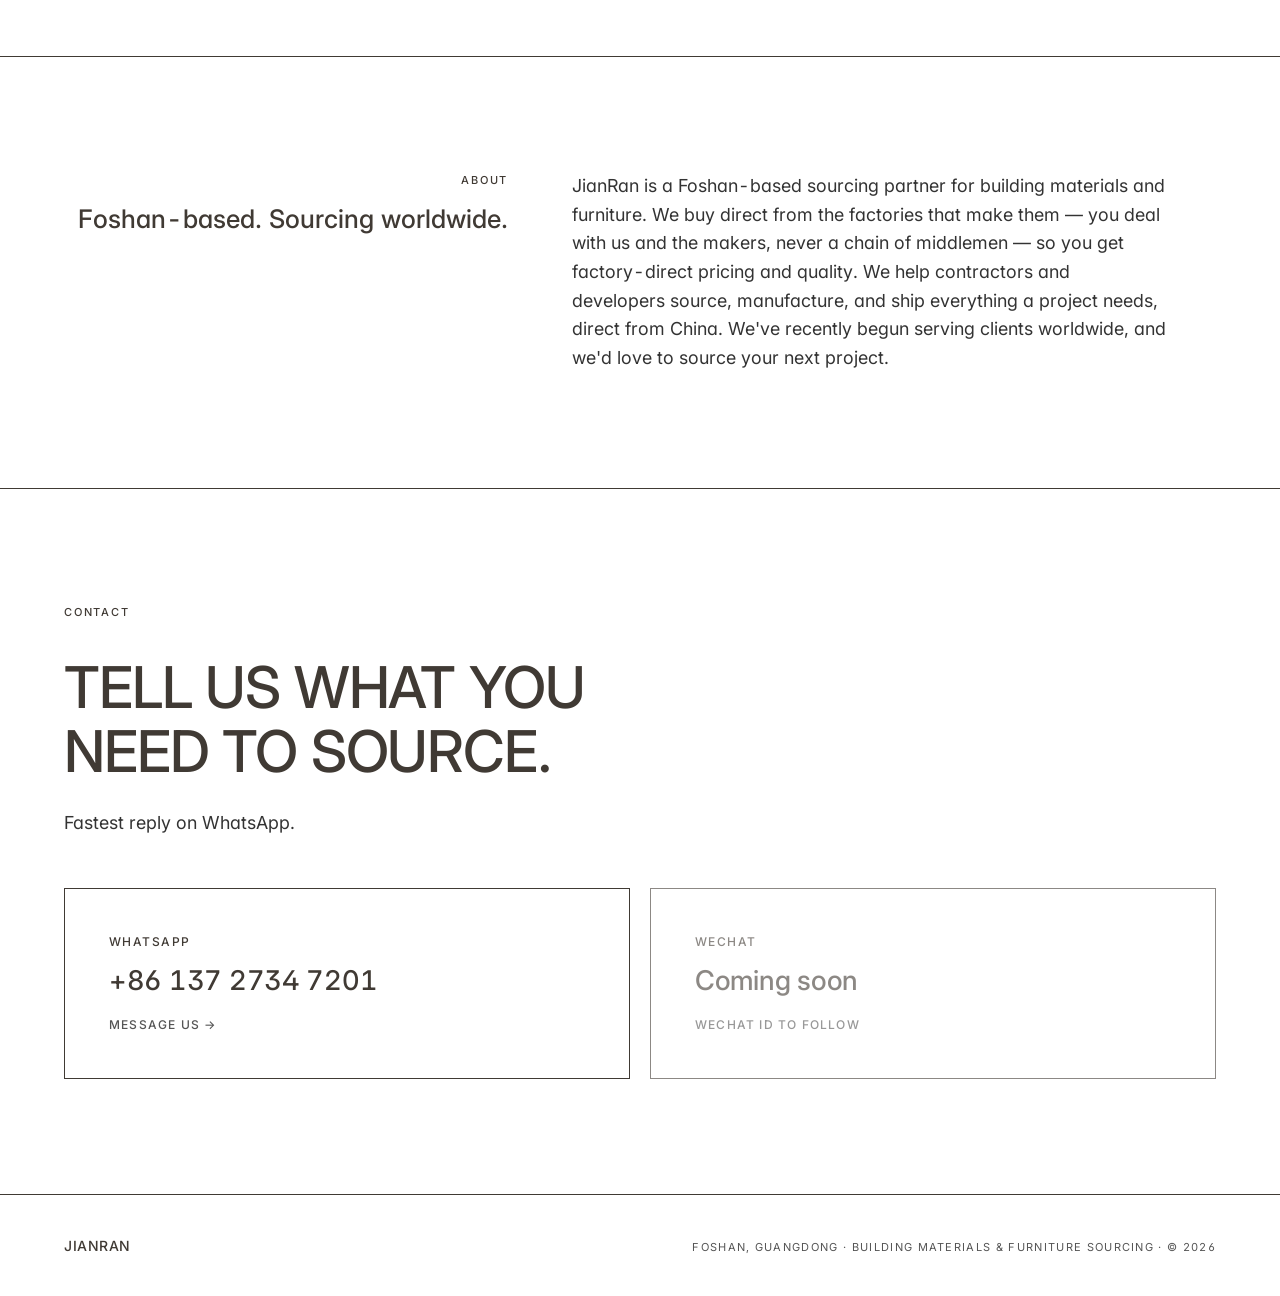
==== commit 3fe9adf3: "White bg, English-only, drop projects, expand SEA designs to 12" ====
--- a/index.html
+++ b/index.html
@@ -3,12 +3,12 @@
 <head>
   <meta charset="UTF-8">
   <meta name="viewport" content="width=device-width, initial-scale=1.0">
-  <title>JianRan 简然建材 · Building Materials & Furniture Sourcing — Shanghai, China</title>
-  <meta name="description" content="JianRan (简然建材) is a Shanghai-based sourcing partner for building materials and furniture. Source anything for your project, direct from China — for contractors and developers worldwide.">
+  <title>JianRan · Building Materials & Furniture Sourcing — Foshan, Guangdong</title>
+  <meta name="description" content="JianRan is a Foshan-based sourcing partner for building materials and furniture. Source anything for your project, direct from China — for contractors and developers worldwide.">
   <link rel="icon" type="image/svg+xml" href="assets/favicon.svg">
   <link rel="preconnect" href="https://fonts.googleapis.com">
   <link rel="preconnect" href="https://fonts.gstatic.com" crossorigin>
-  <link href="https://fonts.googleapis.com/css2?family=Inter:wght@400;500;600;700&family=Noto+Sans+SC:wght@400;500;700&display=swap" rel="stylesheet">
+  <link href="https://fonts.googleapis.com/css2?family=Inter:wght@400;500;600;700&display=swap" rel="stylesheet">
   <link rel="stylesheet" href="styles.css">
 </head>
 <body>
@@ -16,24 +16,20 @@
   <!-- ===== Top bar ===== -->
   <header class="topbar" id="top">
     <div class="bar-inner">
-      <a href="#top" class="wordmark">简然建材 <span class="wordmark-en">JIANRAN</span></a>
+      <a href="#top" class="wordmark">JIANRAN</a>
 
       <nav class="nav" id="nav">
-        <a href="#work" data-en="Work" data-zh="项目">Work</a>
-        <a href="#designs" data-en="Designs" data-zh="设计">Designs</a>
-        <a href="#source" data-en="Sourcing" data-zh="采购">Sourcing</a>
-        <a href="#process" data-en="Process" data-zh="流程">Process</a>
-        <a href="#about" data-en="About" data-zh="关于">About</a>
-        <a href="#contact" data-en="Contact" data-zh="联系">Contact</a>
+        <a href="#designs">Designs</a>
+        <a href="#source">Sourcing</a>
+        <a href="#process">Process</a>
+        <a href="#about">About</a>
+        <a href="#contact">Contact</a>
       </nav>
 
       <div class="bar-actions">
-        <button class="lang-toggle" id="langToggle" aria-label="Switch language">
-          <span data-lang="en">EN</span><span class="sep">/</span><span data-lang="zh">中文</span>
-        </button>
         <a class="pill pill-wa" href="https://wa.me/8613727347201" target="_blank" rel="noopener">
           <svg viewBox="0 0 32 32" width="15" height="15" aria-hidden="true"><path fill="currentColor" d="M16 3C9.4 3 4 8.4 4 15c0 2.1.6 4.1 1.6 5.9L4 29l8.3-1.6c1.7.9 3.7 1.4 5.7 1.4 6.6 0 12-5.4 12-12S22.6 3 16 3zm0 21.8c-1.8 0-3.5-.5-5-1.4l-.4-.2-4.9 1 1-4.8-.2-.4c-1-1.6-1.5-3.4-1.5-5.3 0-5.5 4.5-10 10-10s10 4.5 10 10-4.5 10.1-10 10.1zm5.5-7.4c-.3-.2-1.8-.9-2-1-.3-.1-.5-.2-.7.2-.2.3-.8 1-.9 1.1-.2.2-.3.2-.6.1-.3-.2-1.3-.5-2.4-1.5-.9-.8-1.5-1.8-1.7-2.1-.2-.3 0-.5.1-.6l.5-.5c.2-.2.2-.3.3-.5.1-.2.1-.4 0-.5l-.9-2.2c-.2-.6-.5-.5-.7-.5h-.6c-.2 0-.5.1-.8.4-.3.3-1 1-1 2.5s1.1 2.9 1.2 3.1c.2.2 2.1 3.3 5.2 4.6.7.3 1.3.5 1.7.6.7.2 1.4.2 1.9.1.6-.1 1.8-.7 2-1.4.3-.7.3-1.3.2-1.4-.1-.2-.3-.3-.6-.4z"/></svg>
-          <span data-en="WhatsApp" data-zh="WhatsApp">WhatsApp</span>
+          <span>WhatsApp</span>
         </a>
         <button class="hamburger" id="hamburger" aria-label="Menu" aria-expanded="false">
           <span></span><span></span><span></span>
@@ -47,12 +43,12 @@
     <img class="hero-bg" id="heroBg" src="assets/hero-kitchen.jpg" alt="">
     <div class="hero-scrim"></div>
     <div class="hero-title">
-      <span class="eyebrow eyebrow-light" data-en="Building materials & furniture — Shanghai, China" data-zh="建材与家具 · 中国·上海">Building materials &amp; furniture — Shanghai, China</span>
-      <h1 class="display" data-en="Sourced." data-zh="采购">Sourced.</h1>
-      <p class="hero-sub" data-en="Any building material or piece of furniture — made in China, shipped to your site worldwide." data-zh="任何建材与家具——在中国制造，发往全球您的工地。">Any building material or piece of furniture — made in China, shipped to your site worldwide.</p>
+      <span class="eyebrow eyebrow-light">Factory-direct sourcing — Foshan, Guangdong</span>
+      <h1 class="display">Sourced.</h1>
+      <p class="hero-sub">Any building material or piece of furniture — made in China, shipped to your site worldwide.</p>
       <div class="hero-cta">
-        <a class="pill pill-wa pill-lg" href="https://wa.me/8613727347201" target="_blank" rel="noopener" data-en="Message us on WhatsApp" data-zh="WhatsApp 联系我们">Message us on WhatsApp</a>
-        <a class="pill pill-ghost-light pill-lg" href="#work" data-en="See the work" data-zh="查看项目">See the work</a>
+        <a class="pill pill-wa pill-lg" href="https://wa.me/8613727347201" target="_blank" rel="noopener">Message us on WhatsApp</a>
+        <a class="pill pill-ghost-light pill-lg" href="#designs">View the designs</a>
       </div>
     </div>
     <div class="hero-thumbs" id="heroThumbs" aria-label="Switch hero image">
@@ -65,63 +61,42 @@
 
   <!-- ===== Statement ===== -->
   <section class="band statement">
-    <span class="eyebrow" data-en="What we do" data-zh="我们做什么">What we do</span>
-    <h2 class="heading" data-en="Any material, any piece of furniture — sourced and made in China, shipped to your site." data-zh="任何材料，任何家具——在中国采购与制造，直送您的工地。">Any material, any piece of furniture — sourced and made in China, shipped to your site.</h2>
+    <span class="eyebrow">What we do</span>
+    <h2 class="heading">Any material, any piece of furniture — sourced and made in China, shipped to your site.</h2>
+    <p class="lead">We buy straight from the factories that make it — so you get factory-direct pricing and quality, never a middleman's markup.</p>
   </section>
 
   <hr class="rule">
 
   <!-- ===== Sourcing ===== -->
   <section class="band" id="source">
-    <span class="eyebrow" data-en="What we source" data-zh="采购范围">What we source</span>
-    <h2 class="heading heading-sm" data-en="Source anything — one partner." data-zh="一站采购，应有尽有。">Source anything — one partner.</h2>
-    <p class="lead" data-en="Finished furniture — and the boards, hardware, and surfaces it's built from. From a single tile to a full fit-out, if it goes into a building we can source it." data-zh="成品家具，以及制作家具的板材、五金与饰面。从一块瓷砖到整屋精装，只要用于建筑，我们都能采购。">Finished furniture — and the boards, hardware, and surfaces it's built from. From a single tile to a full fit-out, if it goes into a building we can source it.</p>
+    <span class="eyebrow">What we source</span>
+    <h2 class="heading heading-sm">Source anything — one partner.</h2>
+    <p class="lead">Finished furniture — and the boards, hardware, and surfaces it's built from. From a single tile to a full fit-out, if it goes into a building we can source it.</p>
 
     <div class="source-cols">
       <div class="source-col">
-        <span class="col-label" data-en="Building materials" data-zh="建筑材料">Building materials</span>
+        <span class="col-label">Building materials</span>
         <ul class="hlist">
-          <li data-en="Stone & sintered stone" data-zh="岩板与石材">Stone &amp; sintered stone</li>
-          <li data-en="Flooring" data-zh="地板">Flooring</li>
-          <li data-en="Tile" data-zh="瓷砖">Tile</li>
-          <li data-en="Doors & windows" data-zh="门窗">Doors &amp; windows</li>
-          <li data-en="Wall panels" data-zh="墙板">Wall panels</li>
-          <li data-en="Lighting" data-zh="灯具">Lighting</li>
+          <li>Stone &amp; sintered stone</li>
+          <li>Flooring</li>
+          <li>Tile</li>
+          <li>Doors &amp; windows</li>
+          <li>Wall panels</li>
+          <li>Lighting</li>
         </ul>
       </div>
       <div class="source-col">
-        <span class="col-label" data-en="Furniture & the materials to build it" data-zh="家具与制作材料">Furniture &amp; the materials to build it</span>
+        <span class="col-label">Furniture &amp; the materials to build it</span>
         <ul class="hlist">
-          <li data-en="Wardrobes" data-zh="衣柜">Wardrobes</li>
-          <li data-en="Kitchen cabinetry" data-zh="橱柜">Kitchen cabinetry</li>
-          <li data-en="Display & storage" data-zh="储物展示柜">Display &amp; storage</li>
-          <li data-en="Custom furniture" data-zh="定制家具">Custom furniture</li>
-          <li data-en="Boards, panels & cabinet hardware" data-zh="板材、面板与柜体五金">Boards, panels &amp; cabinet hardware</li>
-          <li data-en="Stone & quartz worktops" data-zh="石英石台面">Stone &amp; quartz worktops</li>
+          <li>Wardrobes</li>
+          <li>Kitchen cabinetry</li>
+          <li>Display &amp; storage</li>
+          <li>Custom furniture</li>
+          <li>Boards, panels &amp; cabinet hardware</li>
+          <li>Stone &amp; quartz worktops</li>
         </ul>
       </div>
-    </div>
-  </section>
-
-  <hr class="rule">
-
-  <!-- ===== Recent work ===== -->
-  <section class="band" id="work">
-    <span class="eyebrow" data-en="Recent work" data-zh="近期项目">Recent work</span>
-    <h2 class="heading heading-sm" data-en="Real fit-outs we've delivered." data-zh="我们已交付的真实案例。">Real fit-outs we've delivered.</h2>
-    <p class="lead" data-en="A selection of completed projects — click any image to enlarge." data-zh="部分已完成项目——点击图片查看大图。">A selection of completed projects — click any image to enlarge.</p>
-
-    <div class="grid grid-work" id="gallery">
-      <figure class="ph" data-caption-en="Display & wine cabinet" data-caption-zh="酒柜与展示柜"><img src="assets/projects/project-01.jpg" alt="Display & wine cabinet" loading="lazy"></figure>
-      <figure class="ph" data-caption-en="Kitchen cabinetry" data-caption-zh="整体橱柜"><img src="assets/projects/project-02.jpg" alt="Kitchen cabinetry" loading="lazy"></figure>
-      <figure class="ph" data-caption-en="Entrance & wall paneling" data-caption-zh="玄关与木饰面"><img src="assets/projects/project-03.jpg" alt="Entrance & wall paneling" loading="lazy"></figure>
-      <figure class="ph" data-caption-en="TV feature wall" data-caption-zh="电视背景墙"><img src="assets/projects/project-04.jpg" alt="TV feature wall" loading="lazy"></figure>
-      <figure class="ph" data-caption-en="Sintered-stone feature wall" data-caption-zh="岩板背景墙"><img src="assets/projects/project-05.jpg" alt="Sintered-stone feature wall" loading="lazy"></figure>
-      <figure class="ph" data-caption-en="Slatted wall panels" data-caption-zh="格栅墙板"><img src="assets/projects/project-06.jpg" alt="Slatted wall panels" loading="lazy"></figure>
-      <figure class="ph" data-caption-en="Wardrobe & display niche" data-caption-zh="衣柜与展示位"><img src="assets/projects/project-07.jpg" alt="Wardrobe & display niche" loading="lazy"></figure>
-      <figure class="ph" data-caption-en="Walk-in wardrobe" data-caption-zh="步入式衣柜"><img src="assets/projects/project-08.jpg" alt="Walk-in wardrobe" loading="lazy"></figure>
-      <figure class="ph" data-caption-en="Bedroom wardrobe" data-caption-zh="卧室衣柜"><img src="assets/projects/project-09.jpg" alt="Bedroom wardrobe" loading="lazy"></figure>
-      <figure class="ph" data-caption-en="Walk-in wardrobe" data-caption-zh="衣帽间"><img src="assets/projects/project-10.jpg" alt="Walk-in wardrobe" loading="lazy"></figure>
     </div>
   </section>
 
@@ -129,31 +104,37 @@
 
   <!-- ===== Designs / catalog ===== -->
   <section class="band" id="designs">
-    <span class="eyebrow" data-en="Designs you can source" data-zh="可采购设计选款">Designs you can source</span>
-    <h2 class="heading heading-sm" data-en="Cabinetry & furniture, ready to order and tailor." data-zh="可直接下单并定制的橱柜与家具。">Cabinetry &amp; furniture, ready to order and tailor.</h2>
-    <p class="lead" data-en="Designs we can source and build for your market — click any to enlarge." data-zh="可为您的市场采购并制作的设计——点击查看大图。">Designs we can source and build for your market — click any to enlarge.</p>
+    <span class="eyebrow">Designs you can source</span>
+    <h2 class="heading heading-sm">Cabinetry &amp; furniture, ready to order and tailor.</h2>
+    <p class="lead">Designs we can source and build for your market — click any to enlarge.</p>
 
     <div class="design-group">
-      <span class="col-label" data-en="Styled for North American homes" data-zh="适合北美市场">Styled for North American homes</span>
+      <span class="col-label">Styled for North American homes</span>
       <div class="grid grid-designs">
-        <figure class="ph" data-caption-en="Grey shaker kitchen" data-caption-zh="灰色简约橱柜"><img src="assets/designs/design-na-01.jpg" alt="Grey shaker kitchen" loading="lazy"></figure>
-        <figure class="ph" data-caption-en="Dark wood island kitchen" data-caption-zh="深木色中岛厨房"><img src="assets/designs/design-na-02.jpg" alt="Dark wood island kitchen" loading="lazy"></figure>
-        <figure class="ph" data-caption-en="Olive green classic kitchen" data-caption-zh="橄榄绿经典厨房"><img src="assets/designs/design-na-03.jpg" alt="Olive green classic kitchen" loading="lazy"></figure>
-        <figure class="ph" data-caption-en="Grey kitchen with island" data-caption-zh="灰调中岛厨房"><img src="assets/designs/design-na-04.jpg" alt="Grey kitchen with island" loading="lazy"></figure>
-        <figure class="ph" data-caption-en="Two-tone classic kitchen" data-caption-zh="双色经典厨房"><img src="assets/designs/design-na-05.jpg" alt="Two-tone classic kitchen" loading="lazy"></figure>
-        <figure class="ph" data-caption-en="Cream glass-front kitchen" data-caption-zh="奶油色玻璃门厨柜"><img src="assets/designs/design-na-06.jpg" alt="Cream glass-front kitchen" loading="lazy"></figure>
+        <figure class="ph" data-caption="Grey shaker kitchen"><img src="assets/designs/design-na-01.jpg" alt="Grey shaker kitchen" loading="lazy"></figure>
+        <figure class="ph" data-caption="Dark wood island kitchen"><img src="assets/designs/design-na-02.jpg" alt="Dark wood island kitchen" loading="lazy"></figure>
+        <figure class="ph" data-caption="Olive green classic kitchen"><img src="assets/designs/design-na-03.jpg" alt="Olive green classic kitchen" loading="lazy"></figure>
+        <figure class="ph" data-caption="Grey kitchen with island"><img src="assets/designs/design-na-04.jpg" alt="Grey kitchen with island" loading="lazy"></figure>
+        <figure class="ph" data-caption="Two-tone classic kitchen"><img src="assets/designs/design-na-05.jpg" alt="Two-tone classic kitchen" loading="lazy"></figure>
+        <figure class="ph" data-caption="Cream glass-front kitchen"><img src="assets/designs/design-na-06.jpg" alt="Cream glass-front kitchen" loading="lazy"></figure>
       </div>
     </div>
 
     <div class="design-group">
-      <span class="col-label" data-en="Styled for Southeast Asia & Australia" data-zh="适合东南亚及澳洲市场">Styled for Southeast Asia &amp; Australia</span>
+      <span class="col-label">Styled for Southeast Asia &amp; Australia</span>
       <div class="grid grid-designs">
-        <figure class="ph" data-caption-en="Matte modern island kitchen" data-caption-zh="哑光现代中岛厨房"><img src="assets/designs/design-sea-01.jpg" alt="Matte modern island kitchen" loading="lazy"></figure>
-        <figure class="ph" data-caption-en="Modern kitchen, open shelving" data-caption-zh="现代开放层架厨房"><img src="assets/designs/design-sea-02.jpg" alt="Modern kitchen with open shelving" loading="lazy"></figure>
-        <figure class="ph" data-caption-en="Modular cabinet range" data-caption-zh="模块化橱柜系列"><img src="assets/designs/design-sea-03.jpg" alt="Modular cabinet range" loading="lazy"></figure>
-        <figure class="ph" data-caption-en="Cream modern island kitchen" data-caption-zh="奶油色现代中岛厨房"><img src="assets/designs/design-sea-04.jpg" alt="Cream modern island kitchen" loading="lazy"></figure>
-        <figure class="ph" data-caption-en="Wood modern kitchen" data-caption-zh="木纹现代厨房"><img src="assets/designs/design-sea-05.jpg" alt="Wood modern kitchen" loading="lazy"></figure>
-        <figure class="ph" data-caption-en="Dark modern kitchen" data-caption-zh="深色现代厨房"><img src="assets/designs/design-sea-06.jpg" alt="Dark modern kitchen" loading="lazy"></figure>
+        <figure class="ph" data-caption="Matte modern island kitchen"><img src="assets/designs/design-sea-01.jpg" alt="Matte modern island kitchen" loading="lazy"></figure>
+        <figure class="ph" data-caption="Modern kitchen, open shelving"><img src="assets/designs/design-sea-02.jpg" alt="Modern kitchen with open shelving" loading="lazy"></figure>
+        <figure class="ph" data-caption="Modular cabinet range"><img src="assets/designs/design-sea-03.jpg" alt="Modular cabinet range" loading="lazy"></figure>
+        <figure class="ph" data-caption="Cream modern island kitchen"><img src="assets/designs/design-sea-04.jpg" alt="Cream modern island kitchen" loading="lazy"></figure>
+        <figure class="ph" data-caption="Wood modern kitchen"><img src="assets/designs/design-sea-05.jpg" alt="Wood modern kitchen" loading="lazy"></figure>
+        <figure class="ph" data-caption="Dark modern kitchen"><img src="assets/designs/design-sea-06.jpg" alt="Dark modern kitchen" loading="lazy"></figure>
+        <figure class="ph" data-caption="Green island kitchen"><img src="assets/designs/design-sea-07.jpg" alt="Green island kitchen" loading="lazy"></figure>
+        <figure class="ph" data-caption="Marble island kitchen"><img src="assets/designs/design-sea-08.jpg" alt="Marble island kitchen" loading="lazy"></figure>
+        <figure class="ph" data-caption="Dark kitchen with dining"><img src="assets/designs/design-sea-09.jpg" alt="Dark kitchen with dining" loading="lazy"></figure>
+        <figure class="ph" data-caption="Island kitchen with ovens"><img src="assets/designs/design-sea-10.jpg" alt="Island kitchen with ovens" loading="lazy"></figure>
+        <figure class="ph" data-caption="Wood & cream open kitchen"><img src="assets/designs/design-sea-11.jpg" alt="Wood and cream open kitchen" loading="lazy"></figure>
+        <figure class="ph" data-caption="Marble display & bar cabinet"><img src="assets/designs/design-sea-12.jpg" alt="Marble display and bar cabinet" loading="lazy"></figure>
       </div>
     </div>
   </section>
@@ -162,14 +143,14 @@
 
   <!-- ===== Process ===== -->
   <section class="band" id="process">
-    <span class="eyebrow" data-en="How it works" data-zh="合作流程">How it works</span>
-    <h2 class="heading heading-sm" data-en="You tell us what you need; we handle China." data-zh="您提出需求，中国这端交给我们。">You tell us what you need; we handle China.</h2>
+    <span class="eyebrow">How it works</span>
+    <h2 class="heading heading-sm">You tell us what you need; we handle China.</h2>
 
     <ol class="steps">
-      <li class="step"><span class="step-num">01</span><span class="step-text" data-en="Send your list, drawings, or a photo" data-zh="发来清单、图纸或一张照片">Send your list, drawings, or a photo</span></li>
-      <li class="step"><span class="step-num">02</span><span class="step-text" data-en="We source & quote from vetted factories" data-zh="从优选工厂采购并报价">We source &amp; quote from vetted factories</span></li>
-      <li class="step"><span class="step-num">03</span><span class="step-text" data-en="Production & quality check" data-zh="生产并质检">Production &amp; quality check</span></li>
-      <li class="step"><span class="step-num">04</span><span class="step-text" data-en="Export & ship to your site" data-zh="出口并发往您的工地">Export &amp; ship to your site</span></li>
+      <li class="step"><span class="step-num">01</span><span class="step-text">Send your list, drawings, or a photo</span></li>
+      <li class="step"><span class="step-num">02</span><span class="step-text">We source &amp; quote from vetted factories</span></li>
+      <li class="step"><span class="step-num">03</span><span class="step-text">Production &amp; quality check</span></li>
+      <li class="step"><span class="step-num">04</span><span class="step-text">Export &amp; ship to your site</span></li>
     </ol>
   </section>
 
@@ -177,14 +158,14 @@
 
   <!-- ===== Why ===== -->
   <section class="band" id="why">
-    <span class="eyebrow" data-en="Why JianRan" data-zh="为什么选择简然">Why JianRan</span>
-    <h2 class="heading heading-sm" data-en="What contractors and developers get." data-zh="承包商与开发商获得什么。">What contractors and developers get.</h2>
+    <span class="eyebrow">Why JianRan</span>
+    <h2 class="heading heading-sm">What contractors and developers get.</h2>
 
     <ul class="why">
-      <li><span class="why-no">01</span><span data-en="One partner for every material & finish" data-zh="一个伙伴，搞定所有材料与饰面">One partner for every material &amp; finish</span></li>
-      <li><span class="why-no">02</span><span data-en="Direct factory pricing — no middlemen" data-zh="工厂直供价——没有中间商">Direct factory pricing — no middlemen</span></li>
-      <li><span class="why-no">03</span><span data-en="Custom joinery & made-to-spec" data-zh="定制木作，按图施作">Custom joinery &amp; made-to-spec</span></li>
-      <li><span class="why-no">04</span><span data-en="Quality controlled before it ships" data-zh="发货前严格质检">Quality controlled before it ships</span></li>
+      <li><span class="why-no">01</span><span>One partner for every material &amp; finish</span></li>
+      <li><span class="why-no">02</span><span>Direct factory pricing — no middlemen</span></li>
+      <li><span class="why-no">03</span><span>Custom joinery &amp; made-to-spec</span></li>
+      <li><span class="why-no">04</span><span>Quality controlled before it ships</span></li>
     </ul>
   </section>
 
@@ -193,11 +174,11 @@
   <!-- ===== About ===== -->
   <section class="band split" id="about">
     <div class="split-label">
-      <span class="eyebrow" data-en="About" data-zh="关于">About</span>
-      <span class="split-head" data-en="Shanghai-based. Sourcing worldwide." data-zh="立足上海，服务全球。">Shanghai-based. Sourcing worldwide.</span>
+      <span class="eyebrow">About</span>
+      <span class="split-head">Foshan-based. Sourcing worldwide.</span>
     </div>
     <div class="split-body">
-      <p class="body" data-en="JianRan is a Shanghai-based sourcing partner for building materials and furniture. We help contractors and developers source, manufacture, and ship everything a project needs — direct from China. We've recently begun serving clients worldwide, and we'd love to source your next project." data-zh="简然建材是一家立足上海的建材与家具采购伙伴。我们帮助承包商与开发商从中国直接采购、生产并运送项目所需的一切。我们近期开始服务全球客户，期待为您的下一个项目供货。">JianRan is a Shanghai-based sourcing partner for building materials and furniture. We help contractors and developers source, manufacture, and ship everything a project needs — direct from China. We've recently begun serving clients worldwide, and we'd love to source your next project.</p>
+      <p class="body">JianRan is a Foshan-based sourcing partner for building materials and furniture. We buy direct from the factories that make them — you deal with us and the makers, never a chain of middlemen — so you get factory-direct pricing and quality. We help contractors and developers source, manufacture, and ship everything a project needs, direct from China. We've recently begun serving clients worldwide, and we'd love to source your next project.</p>
     </div>
   </section>
 
@@ -205,27 +186,27 @@
 
   <!-- ===== Contact ===== -->
   <section class="band contact" id="contact">
-    <span class="eyebrow" data-en="Contact" data-zh="联系我们">Contact</span>
-    <h2 class="heading" data-en="Tell us what you need to source." data-zh="告诉我们您需要采购什么。">Tell us what you need to source.</h2>
-    <p class="lead" data-en="Fastest reply on WhatsApp." data-zh="WhatsApp 回复最快。">Fastest reply on WhatsApp.</p>
+    <span class="eyebrow">Contact</span>
+    <h2 class="heading">Tell us what you need to source.</h2>
+    <p class="lead">Fastest reply on WhatsApp.</p>
 
     <div class="channels">
       <a class="channel channel-wa" href="https://wa.me/8613727347201" target="_blank" rel="noopener">
-        <span class="channel-label" data-en="WhatsApp" data-zh="WhatsApp">WhatsApp</span>
+        <span class="channel-label">WhatsApp</span>
         <span class="channel-val">+86 137 2734 7201</span>
-        <span class="channel-go" data-en="Message us →" data-zh="发消息 →">Message us →</span>
+        <span class="channel-go">Message us →</span>
       </a>
       <div class="channel channel-wc is-placeholder">
-        <span class="channel-label" data-en="WeChat" data-zh="微信">WeChat</span>
-        <span class="channel-val" data-en="Coming soon" data-zh="即将开放">Coming soon</span>
-        <span class="channel-go" data-en="WeChat ID to follow" data-zh="微信号即将公布">WeChat ID to follow</span>
+        <span class="channel-label">WeChat</span>
+        <span class="channel-val">Coming soon</span>
+        <span class="channel-go">WeChat ID to follow</span>
       </div>
     </div>
   </section>
 
   <footer class="footer">
-    <span class="foot-mark">简然建材 JIANRAN</span>
-    <span class="foot-meta" data-en="Shanghai, China · Building materials & furniture sourcing · © 2026" data-zh="中国·上海 · 建材与家具采购 · © 2026">Shanghai, China · Building materials &amp; furniture sourcing · © 2026</span>
+    <span class="foot-mark">JIANRAN</span>
+    <span class="foot-meta">Foshan, Guangdong · Building materials &amp; furniture sourcing · © 2026</span>
   </footer>
 
   <!-- ===== Lightbox ===== -->
--- a/styles.css
+++ b/styles.css
@@ -1,10 +1,10 @@
 /* =====================================================================
-   JianRan 简然建材 — editorial restyle ("warm-stone atelier")
+   JianRan — editorial restyle ("warm-stone atelier")
    Linen canvas · walnut ink · single sans · hairlines · no shadows
    ===================================================================== */
 
 :root {
-  --linen:    #f6f1eb;
+  --linen:    #ffffff;
   --walnut:   #403a34;
   --charcoal: #333333;
   --slate:    #555555;
@@ -14,7 +14,7 @@
   --line:      #403a34;            /* full-strength hairline */
   --line-soft: rgba(64,58,52,.20); /* image frames / ledger rules */
 
-  --sans: 'Inter', 'Noto Sans SC', ui-sans-serif, system-ui, -apple-system,
+  --sans: 'Inter', ui-sans-serif, system-ui, -apple-system,
           'Segoe UI', Roboto, sans-serif;
 
   --maxw: 1440px;
@@ -53,7 +53,7 @@
   color: var(--walnut);
   margin-bottom: clamp(20px, 3vw, 34px);
 }
-.eyebrow-light { color: rgba(246,241,235,.92); margin-bottom: 22px; }
+.eyebrow-light { color: rgba(255,255,255,.92); margin-bottom: 22px; }
 
 .display {
   font-weight: 400;
@@ -93,13 +93,6 @@
   color: var(--charcoal);
   max-width: 54ch;
 }
-
-/* Chinese: relax the tight Latin tracking */
-html[lang="zh"] .display { letter-spacing: 0; }
-html[lang="zh"] .heading,
-html[lang="zh"] .heading-sm { letter-spacing: 0; }
-html[lang="zh"] .eyebrow,
-html[lang="zh"] .col-label { letter-spacing: .12em; }
 
 /* ---------- Top bar ---------- */
 .topbar {
@@ -122,12 +115,6 @@
   letter-spacing: .01em;
   white-space: nowrap;
 }
-.wordmark-en {
-  font-size: 10px;
-  letter-spacing: .2em;
-  color: var(--slate);
-  margin-left: 4px;
-}
 .nav {
   display: flex;
   gap: clamp(16px, 2vw, 30px);
@@ -146,22 +133,6 @@
 .nav a:hover { border-bottom-color: var(--walnut); }
 
 .bar-actions { display: flex; align-items: center; gap: 14px; }
-
-.lang-toggle {
-  font: inherit;
-  font-size: 12px;
-  font-weight: 500;
-  letter-spacing: .08em;
-  color: var(--slate);
-  background: none;
-  border: none;
-  cursor: pointer;
-  white-space: nowrap;
-}
-.lang-toggle .sep { margin: 0 5px; opacity: .5; }
-.lang-toggle span[data-lang] { transition: color .2s; }
-.lang-toggle.lang-en span[data-lang="en"],
-.lang-toggle.lang-zh span[data-lang="zh"] { color: var(--walnut); }
 
 .hamburger {
   display: none;
@@ -239,7 +210,7 @@
 .hero-sub {
   font-size: clamp(1.05rem, 1.5vw, 1.3rem);
   line-height: 1.45;
-  color: rgba(246,241,235,.9);
+  color: rgba(255,255,255,.9);
   max-width: 44ch;
   margin: 22px 0 28px;
 }
@@ -323,7 +294,7 @@
 .grid-designs .ph { aspect-ratio: 3 / 2; }
 .ph img { width: 100%; height: 100%; object-fit: cover; transition: transform .6s ease; }
 .ph::after {
-  content: attr(data-cap);
+  content: attr(data-caption);
   position: absolute;
   left: 0; right: 0; bottom: 0;
   padding: 12px 14px;
@@ -457,7 +428,7 @@
 }
 .lightbox.open { display: flex; }
 .lb-figure { max-width: 92vw; max-height: 88vh; display: flex; flex-direction: column; gap: 14px; }
-.lb-figure img { max-width: 92vw; max-height: 80vh; object-fit: contain; border: 1px solid rgba(246,241,235,.3); }
+.lb-figure img { max-width: 92vw; max-height: 80vh; object-fit: contain; border: 1px solid rgba(255,255,255,.3); }
 .lb-figure figcaption {
   text-align: center;
   font-size: 12px;
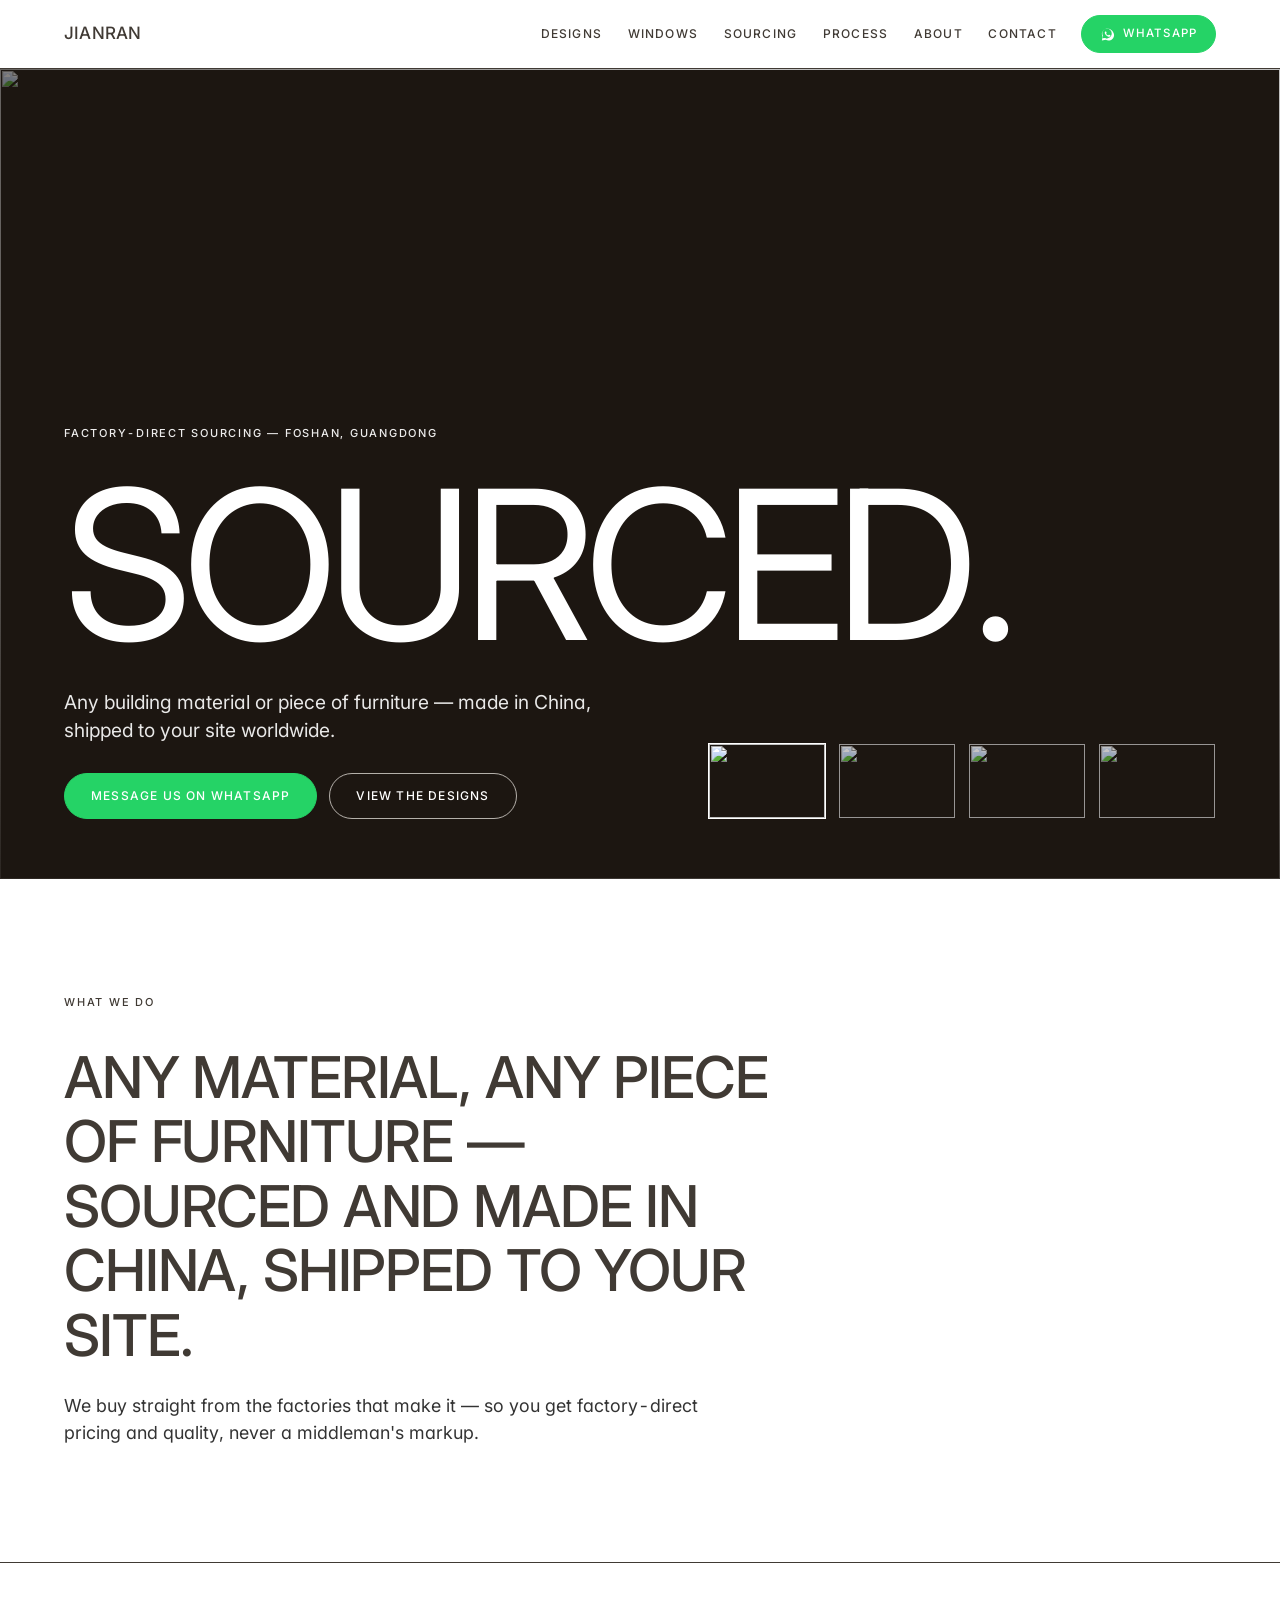
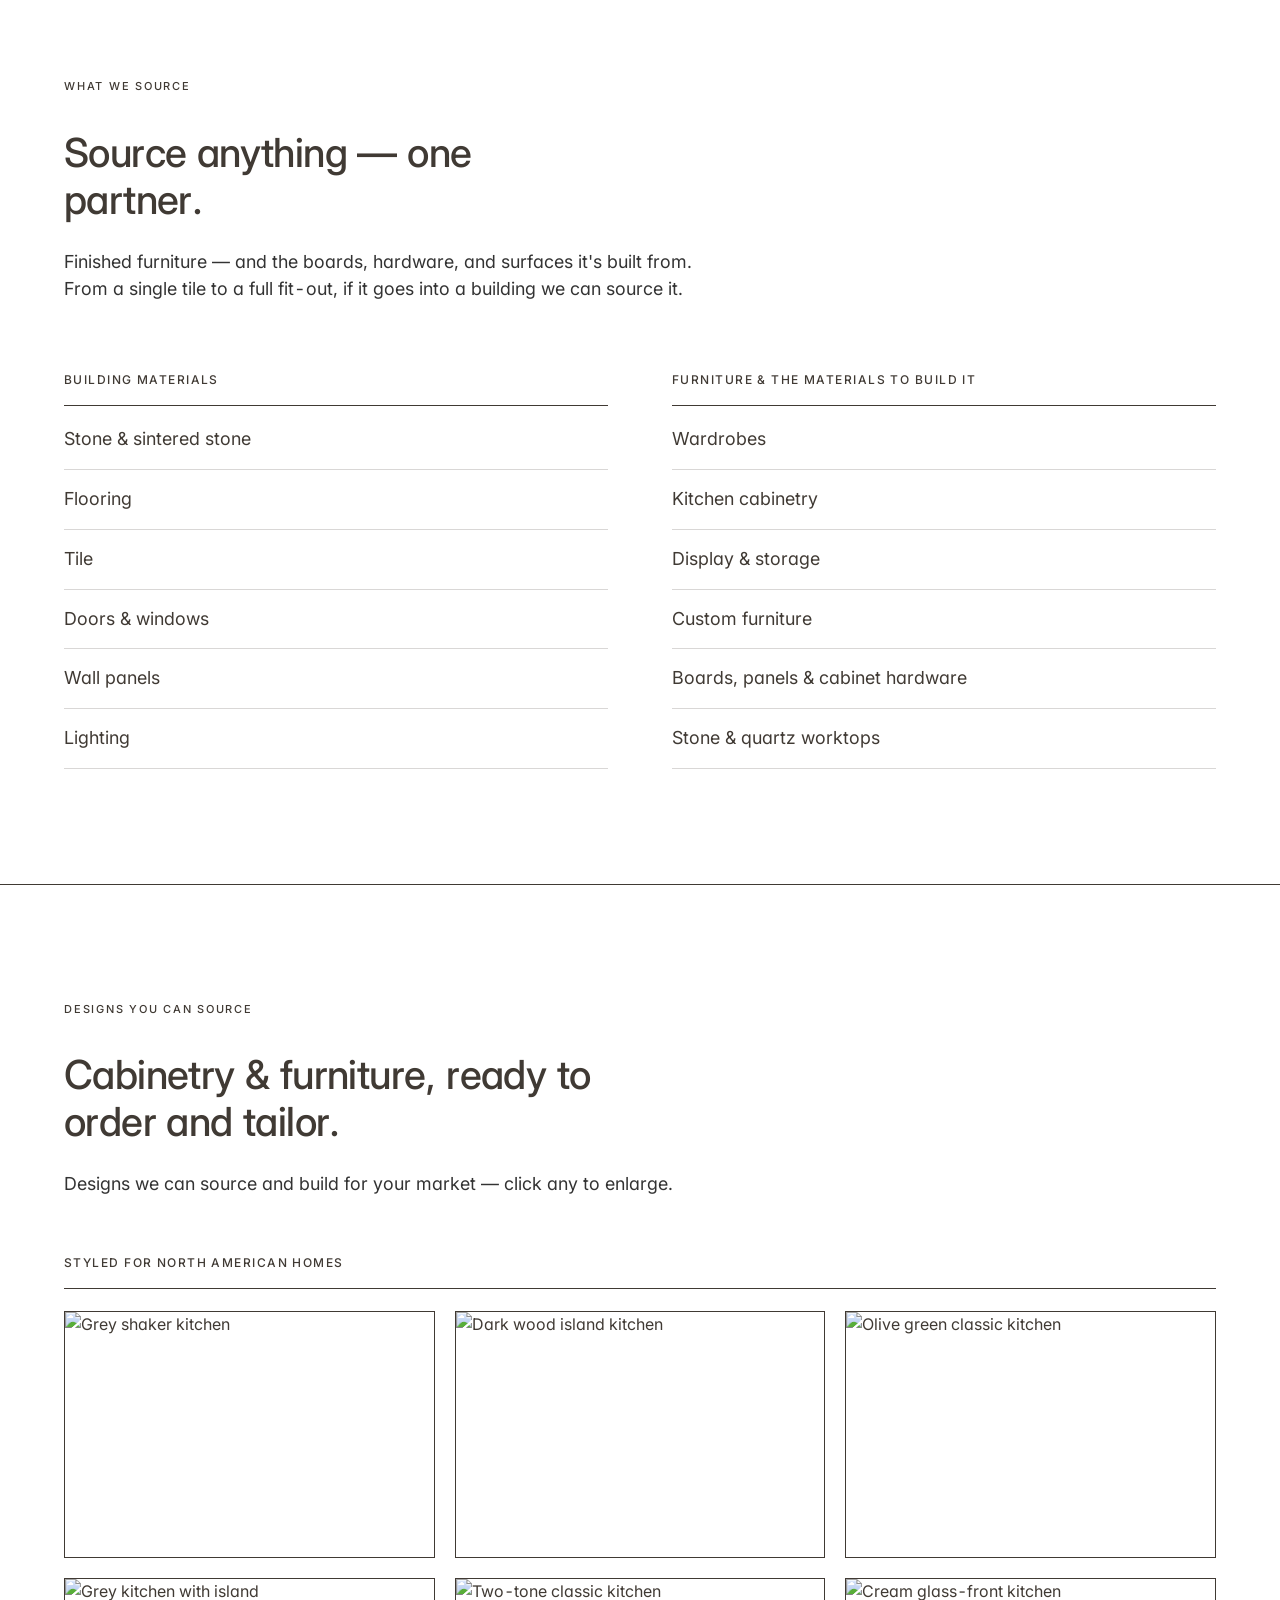
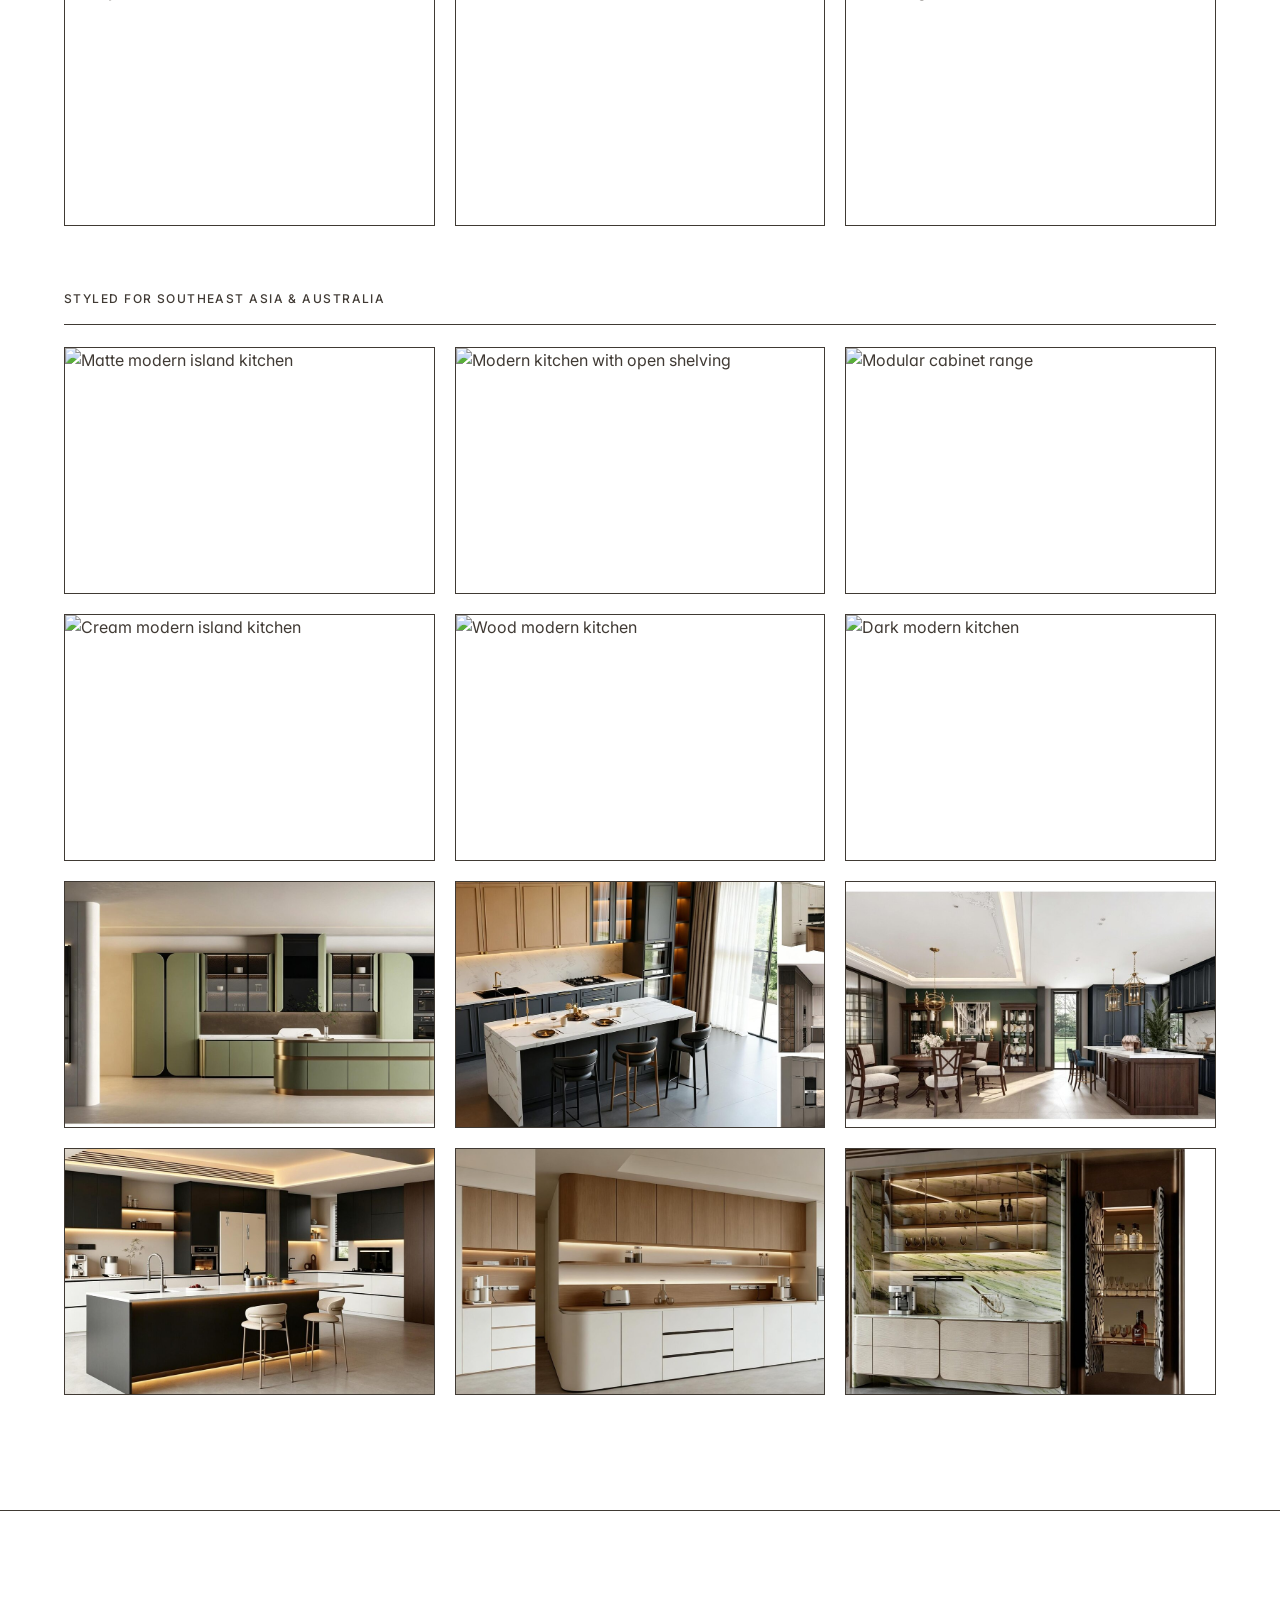
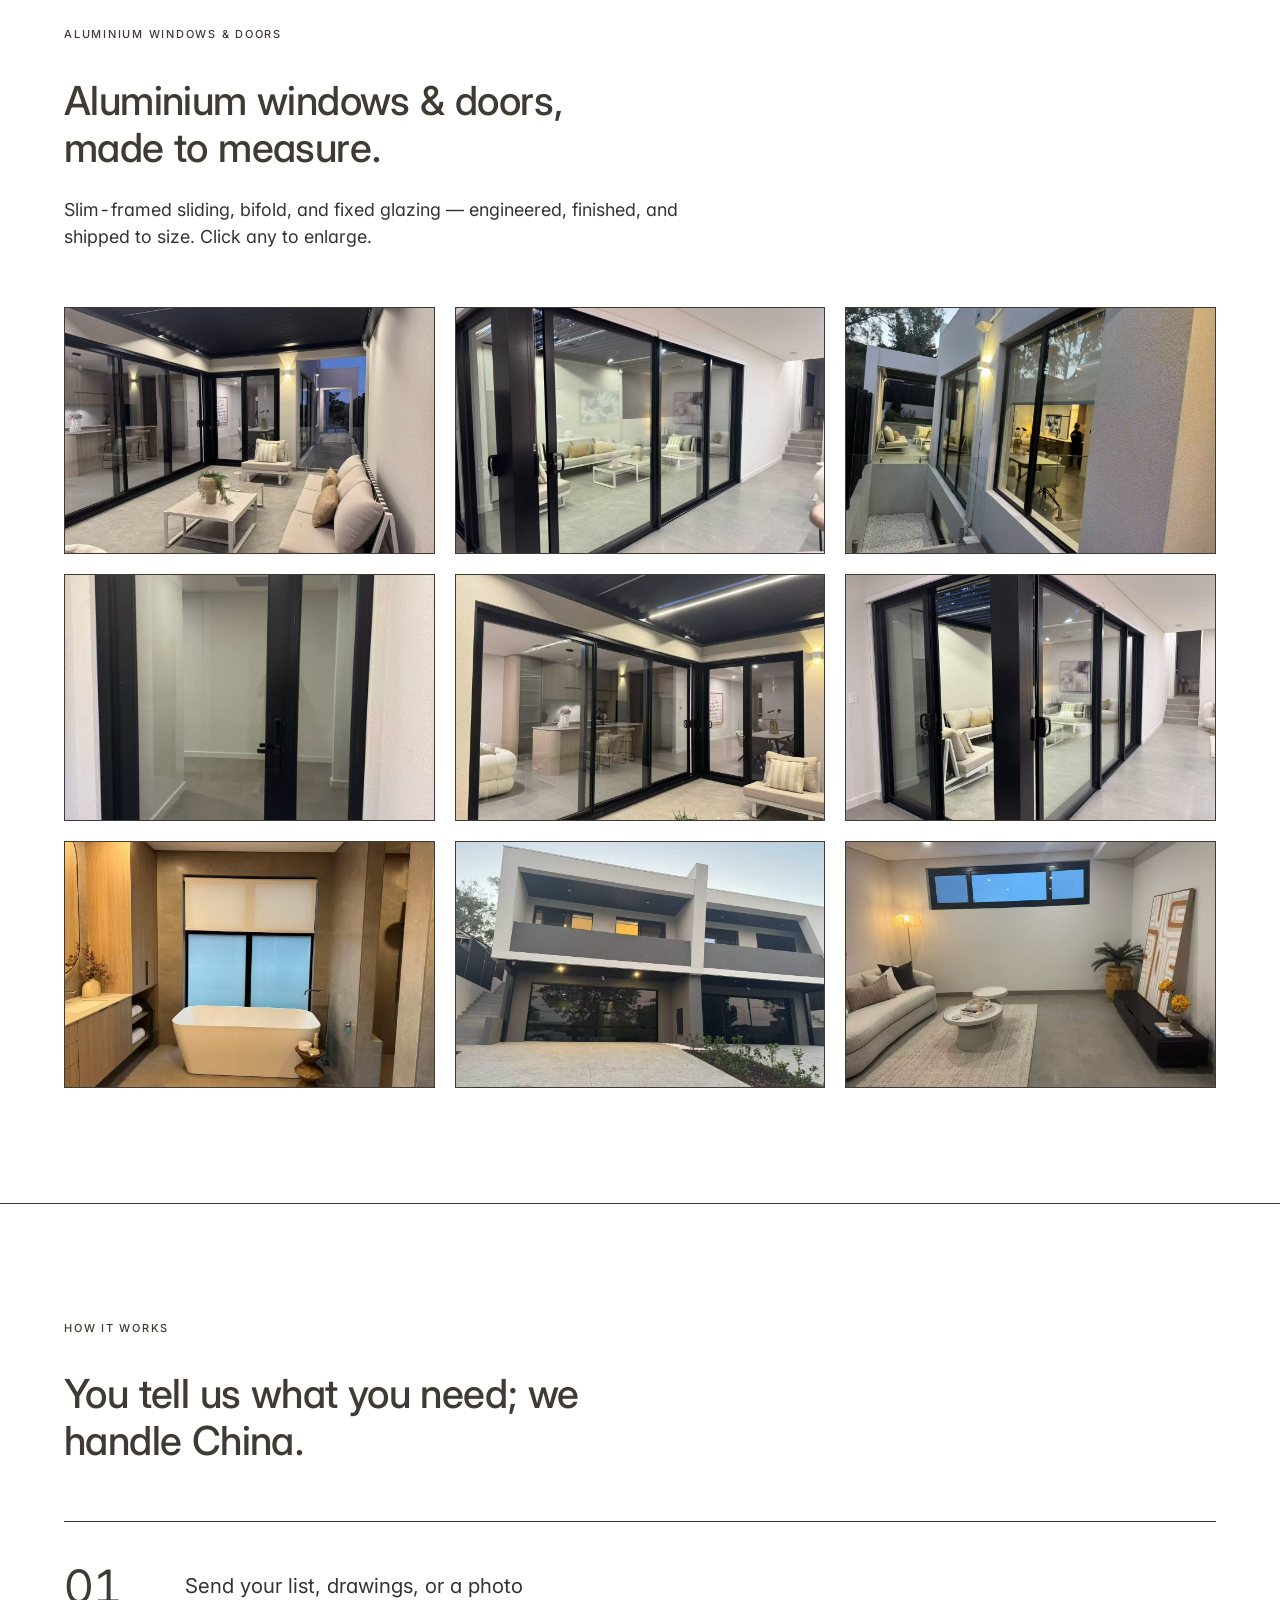
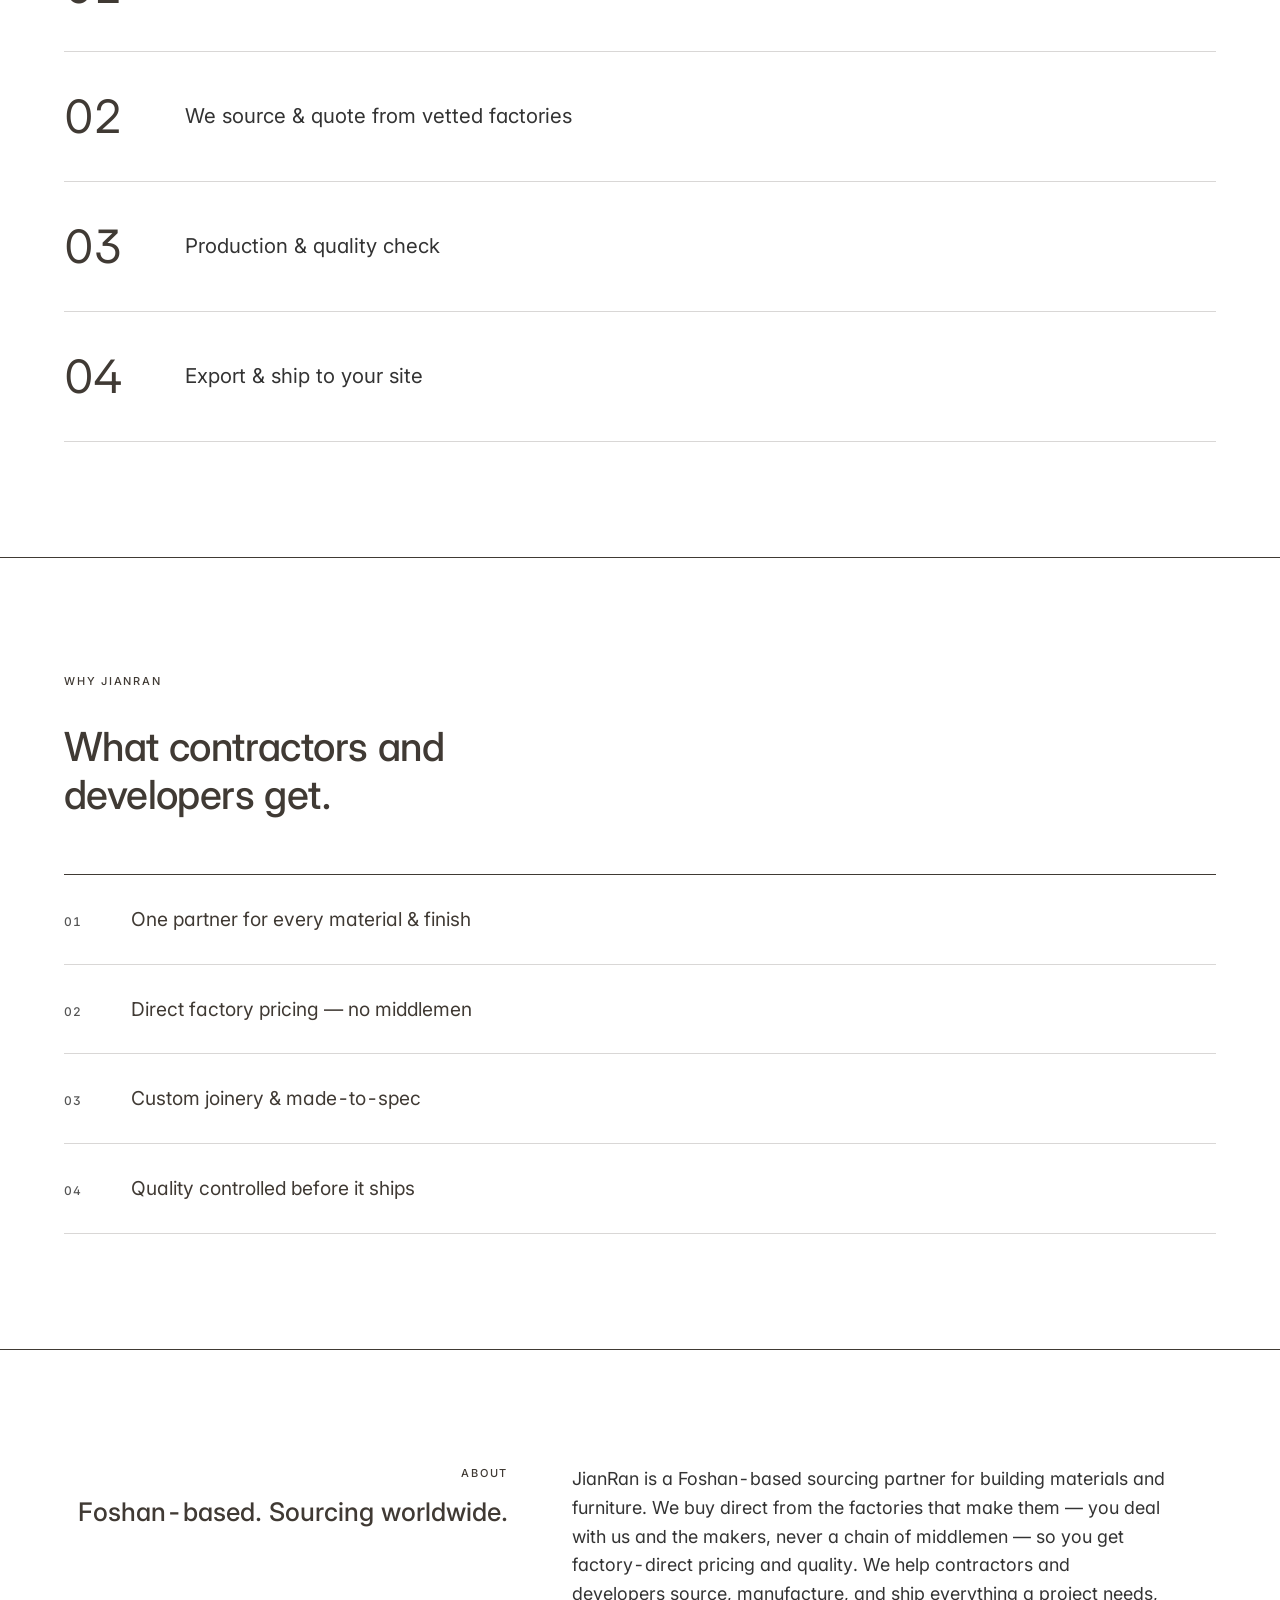
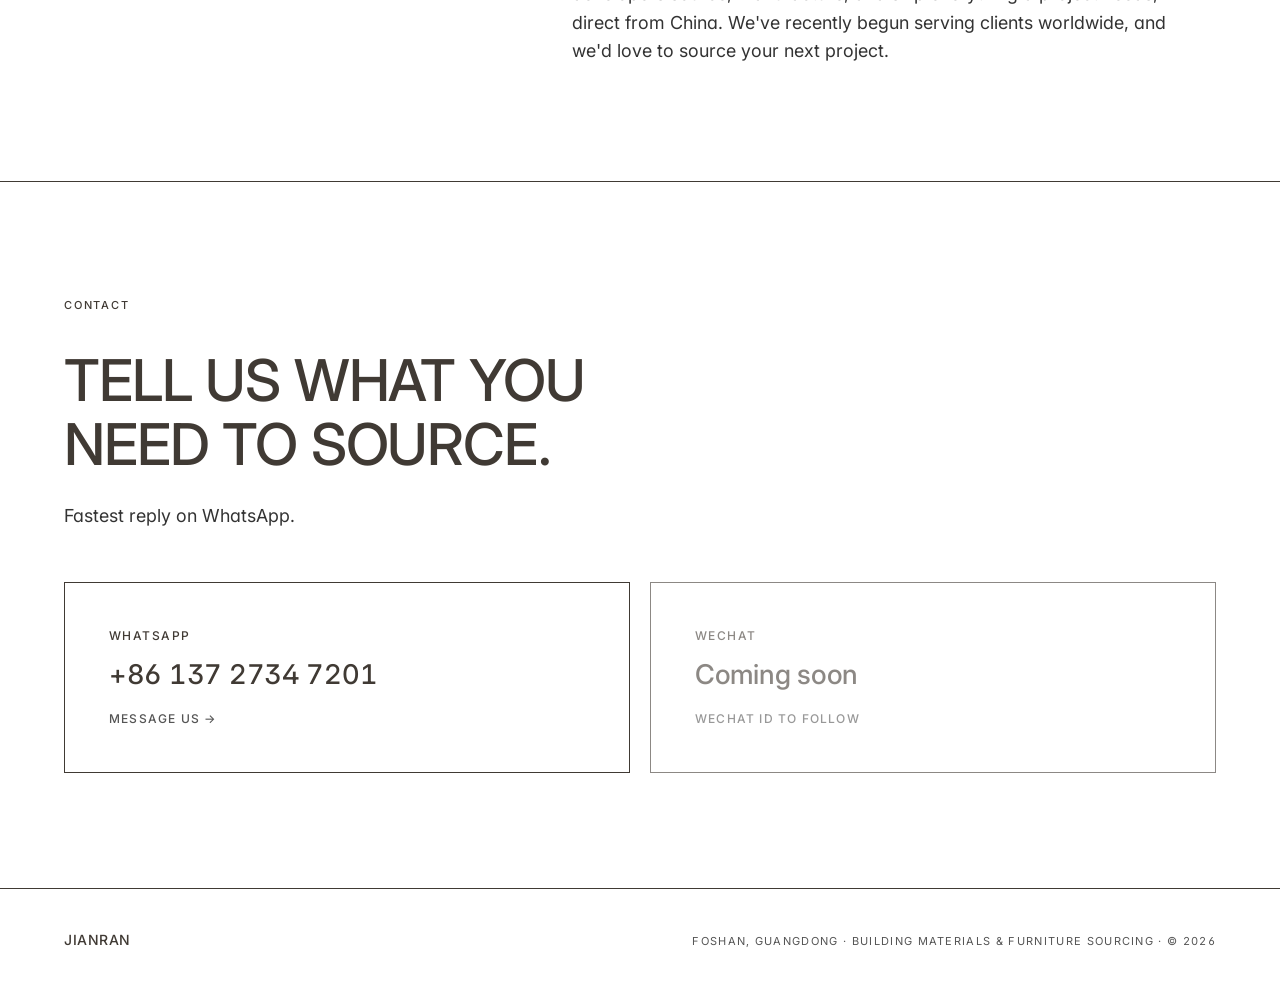
==== commit c78de104: "Add Aluminium Windows and Doors section" ====
--- a/index.html
+++ b/index.html
@@ -20,6 +20,7 @@
 
       <nav class="nav" id="nav">
         <a href="#designs">Designs</a>
+        <a href="#windows">Windows</a>
         <a href="#source">Sourcing</a>
         <a href="#process">Process</a>
         <a href="#about">About</a>
@@ -141,6 +142,27 @@
 
   <hr class="rule">
 
+  <!-- ===== Aluminium windows & doors ===== -->
+  <section class="band" id="windows">
+    <span class="eyebrow">Aluminium windows &amp; doors</span>
+    <h2 class="heading heading-sm">Aluminium windows &amp; doors, made to measure.</h2>
+    <p class="lead">Slim-framed sliding, bifold, and fixed glazing — engineered, finished, and shipped to size. Click any to enlarge.</p>
+
+    <div class="grid grid-designs">
+      <figure class="ph" data-caption="Aluminium sliding doors"><img src="assets/windows/window-01.jpg" alt="Aluminium sliding doors" loading="lazy"></figure>
+      <figure class="ph" data-caption="Bifold glass doors"><img src="assets/windows/window-02.jpg" alt="Bifold glass doors" loading="lazy"></figure>
+      <figure class="ph" data-caption="Corner picture window"><img src="assets/windows/window-03.jpg" alt="Corner picture window" loading="lazy"></figure>
+      <figure class="ph" data-caption="Aluminium entry door"><img src="assets/windows/window-04.jpg" alt="Aluminium entry door" loading="lazy"></figure>
+      <figure class="ph" data-caption="Bifold doors to kitchen"><img src="assets/windows/window-05.jpg" alt="Bifold doors to kitchen" loading="lazy"></figure>
+      <figure class="ph" data-caption="Sliding stacker doors"><img src="assets/windows/window-06.jpg" alt="Sliding stacker doors" loading="lazy"></figure>
+      <figure class="ph" data-caption="Bathroom window"><img src="assets/windows/window-07.jpg" alt="Bathroom window" loading="lazy"></figure>
+      <figure class="ph" data-caption="Facade glazing"><img src="assets/windows/window-08.jpg" alt="Facade glazing" loading="lazy"></figure>
+      <figure class="ph" data-caption="Awning window"><img src="assets/windows/window-09.jpg" alt="Awning window" loading="lazy"></figure>
+    </div>
+  </section>
+
+  <hr class="rule">
+
   <!-- ===== Process ===== -->
   <section class="band" id="process">
     <span class="eyebrow">How it works</span>
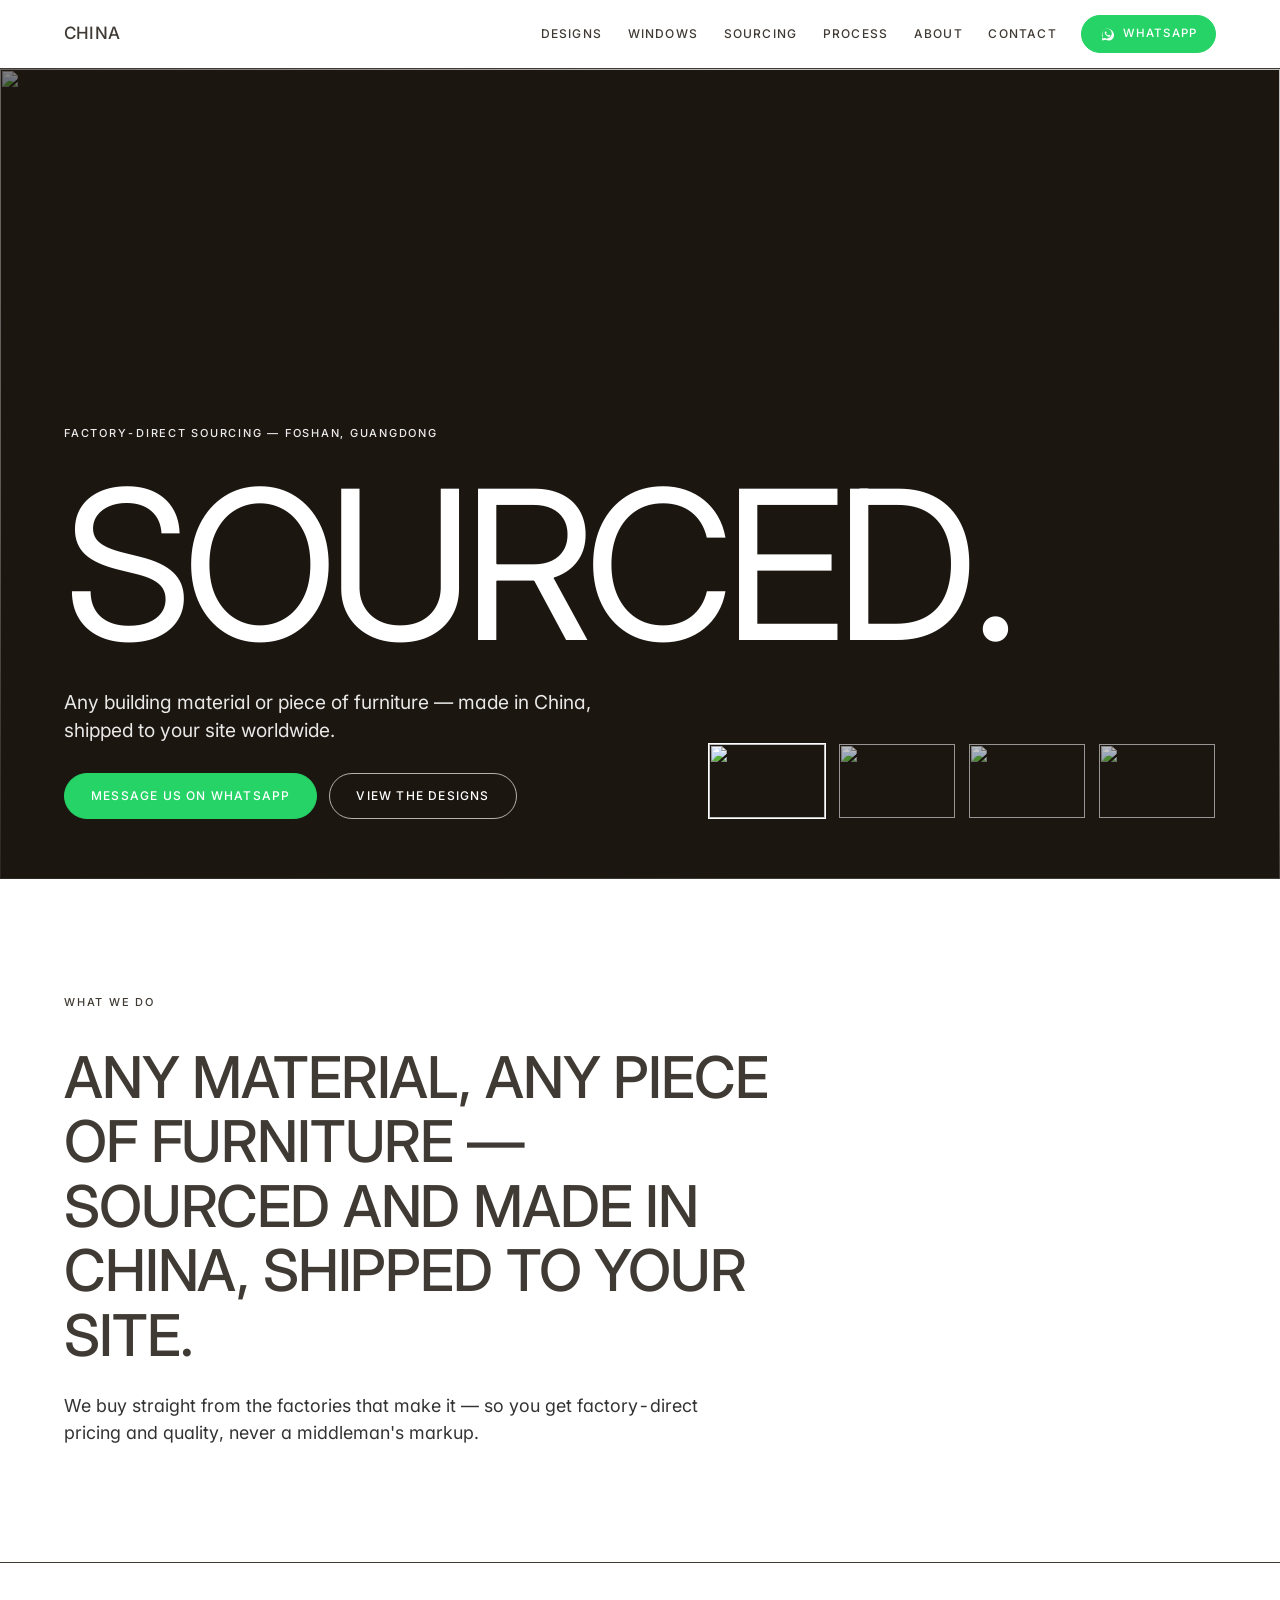
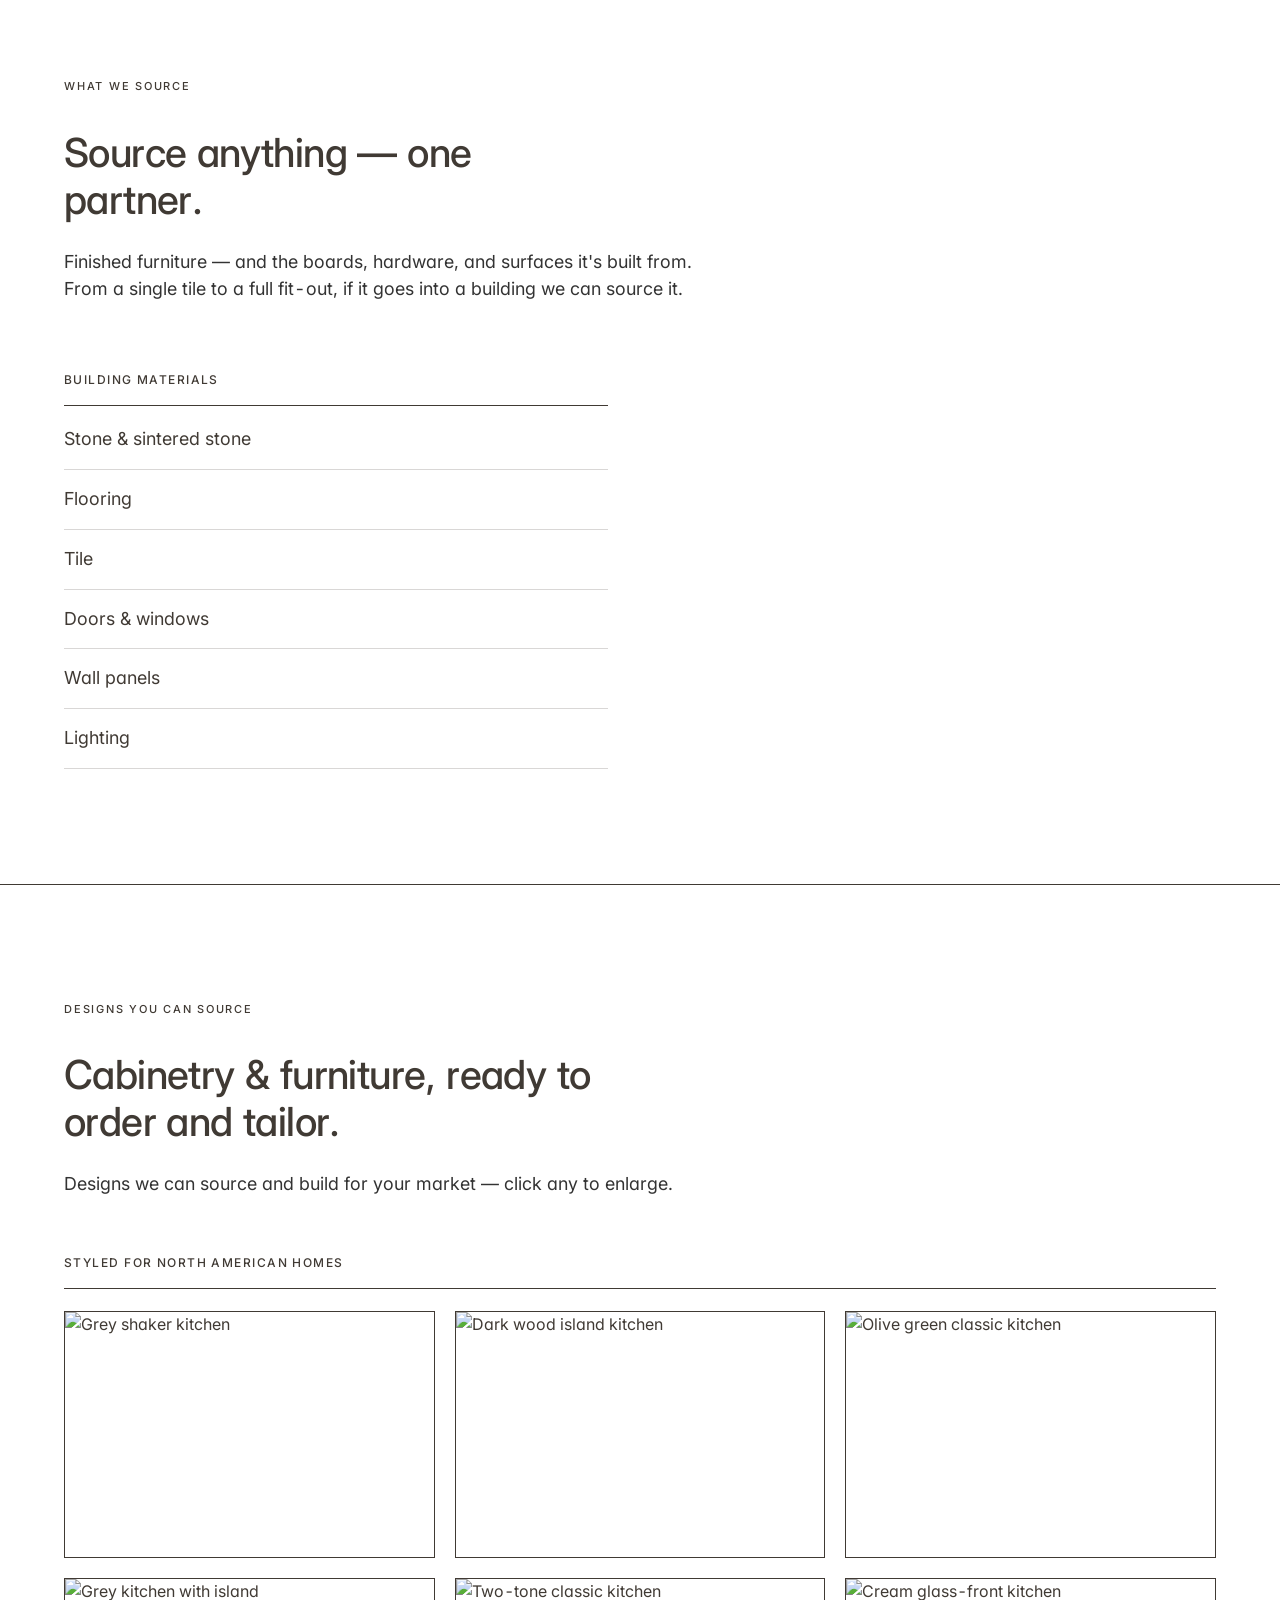
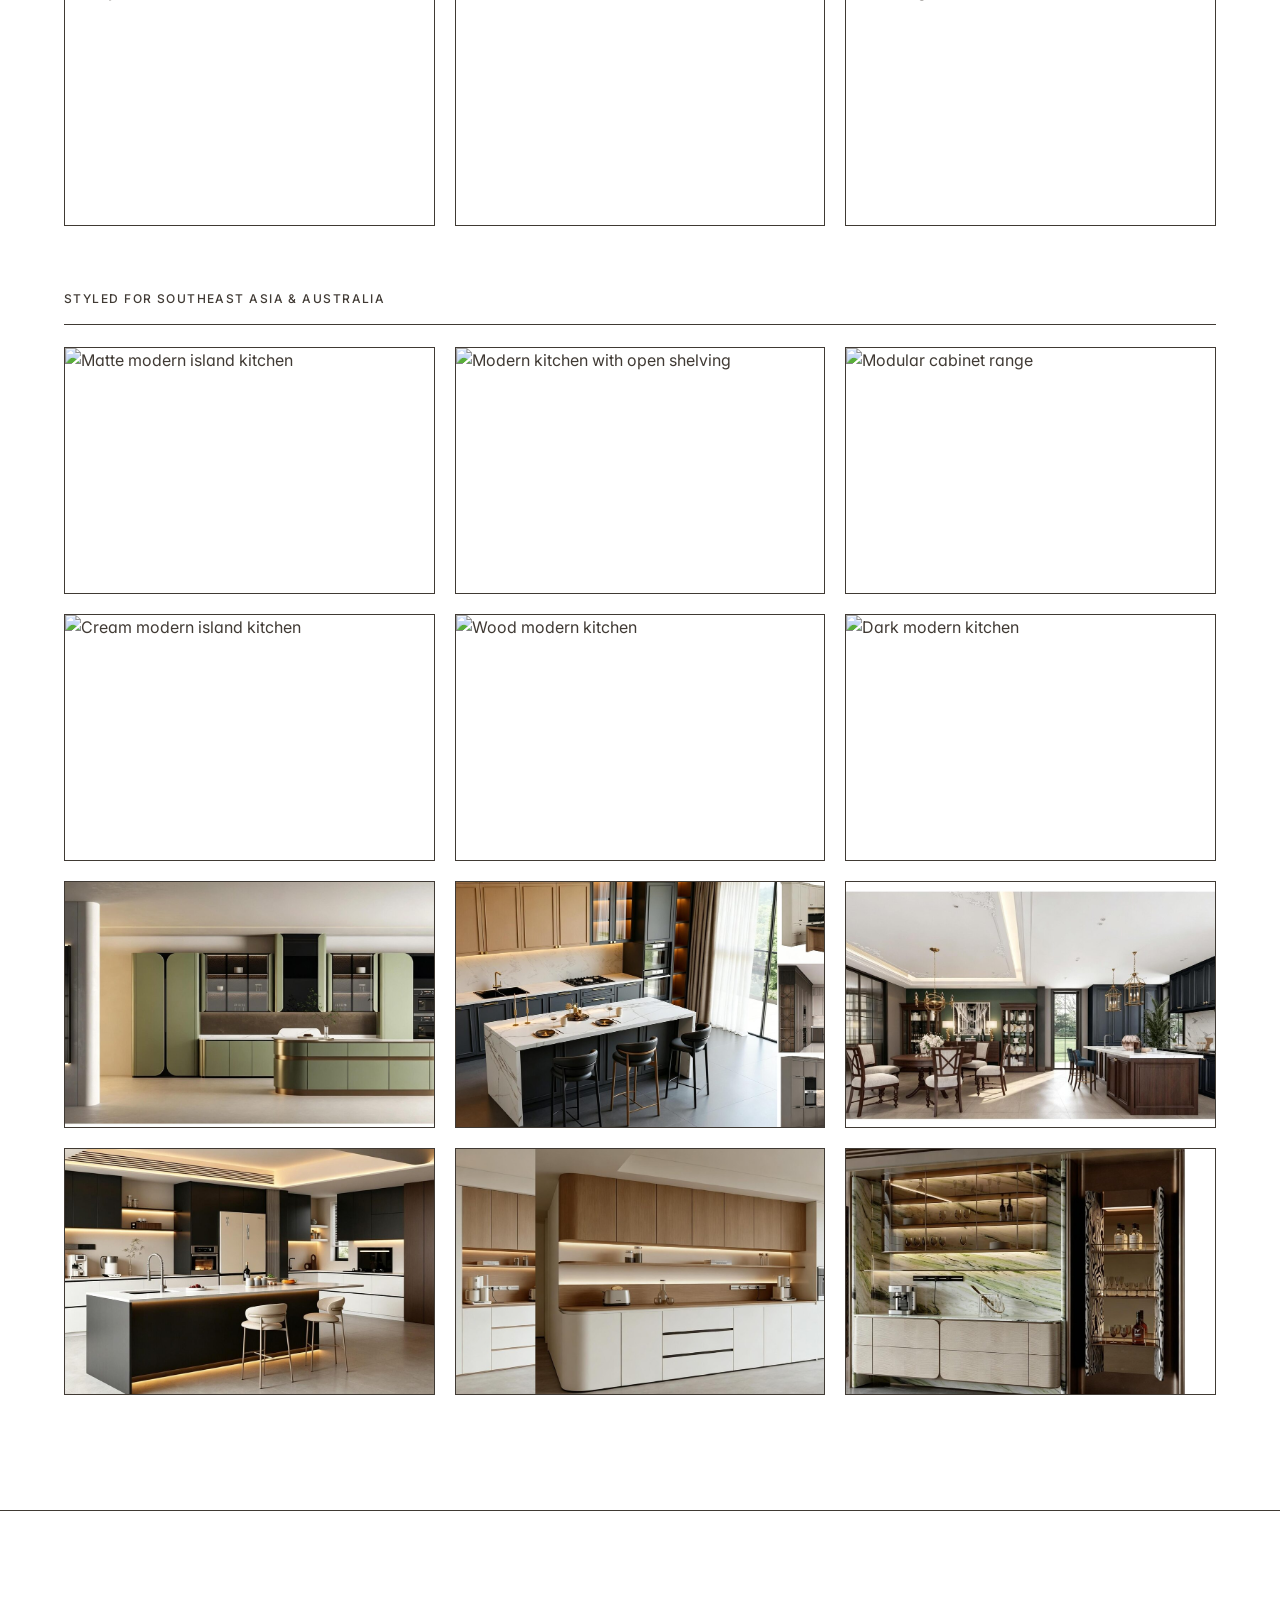
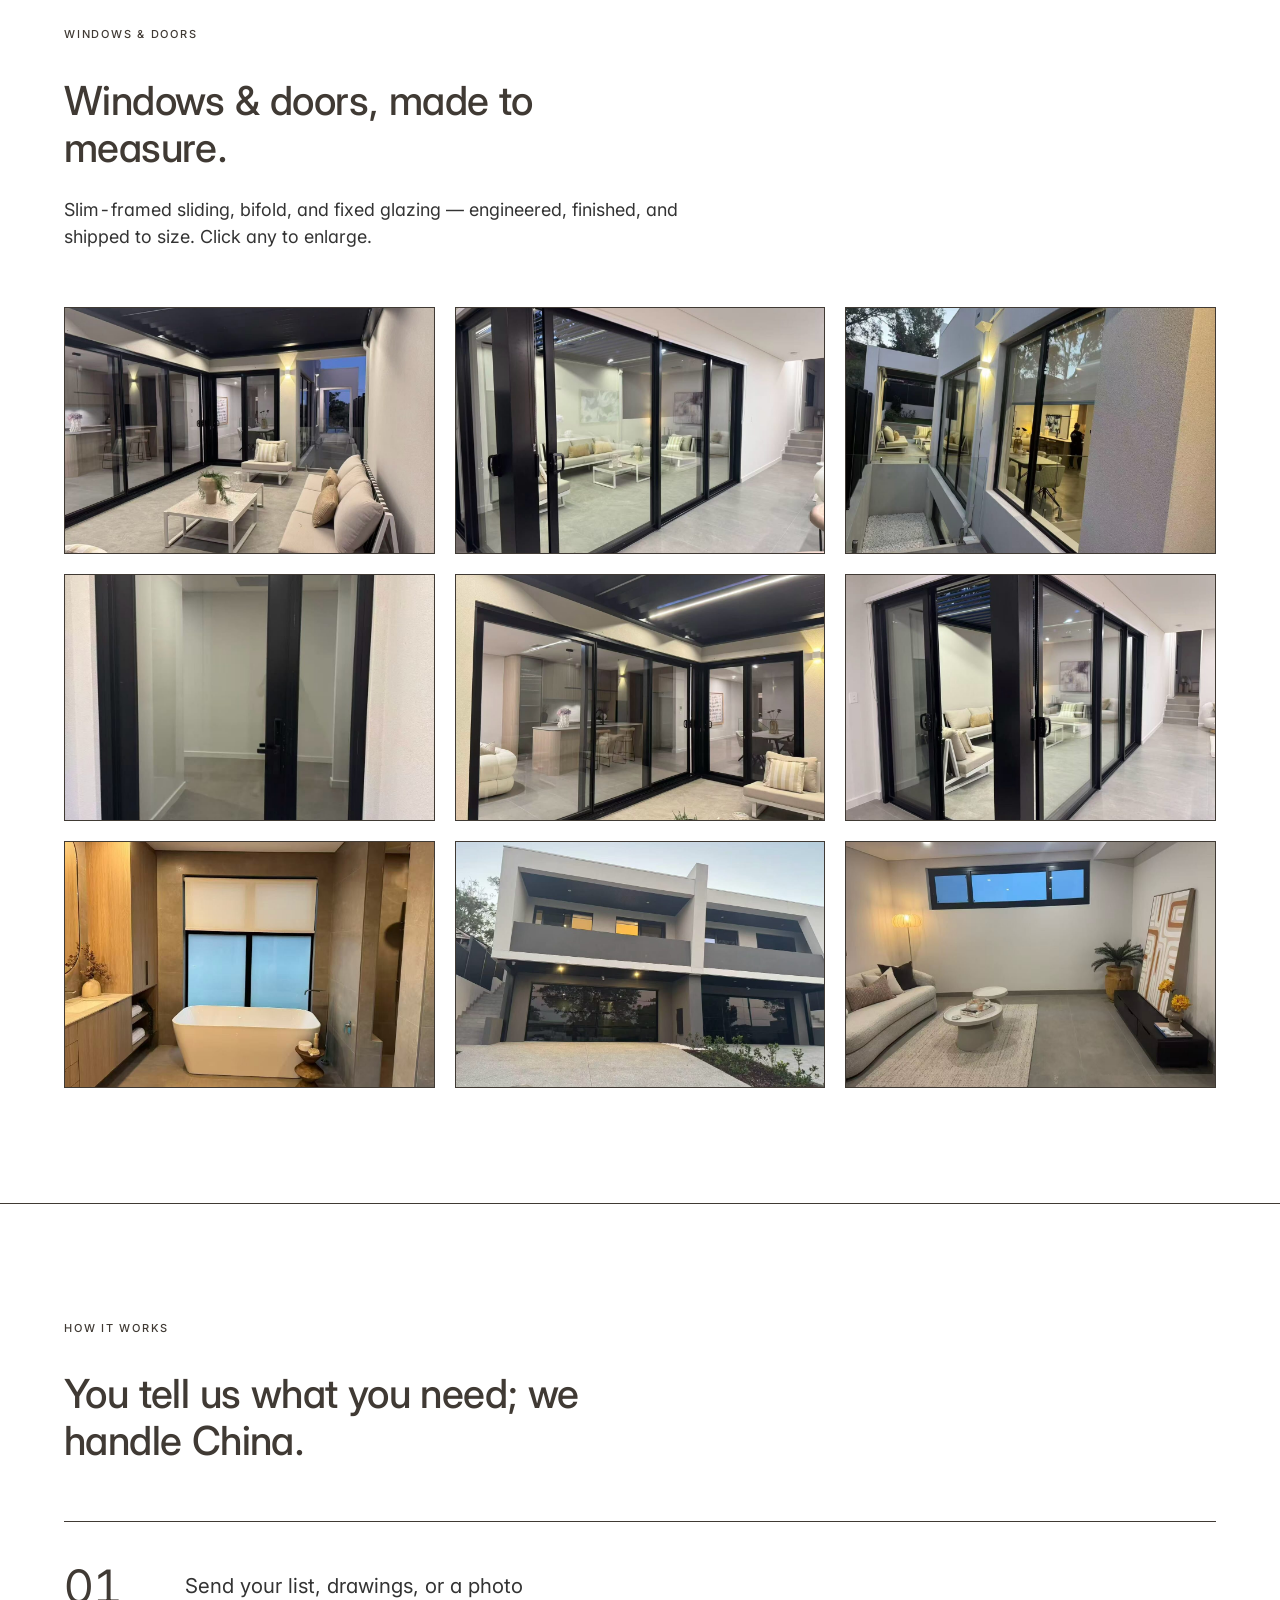
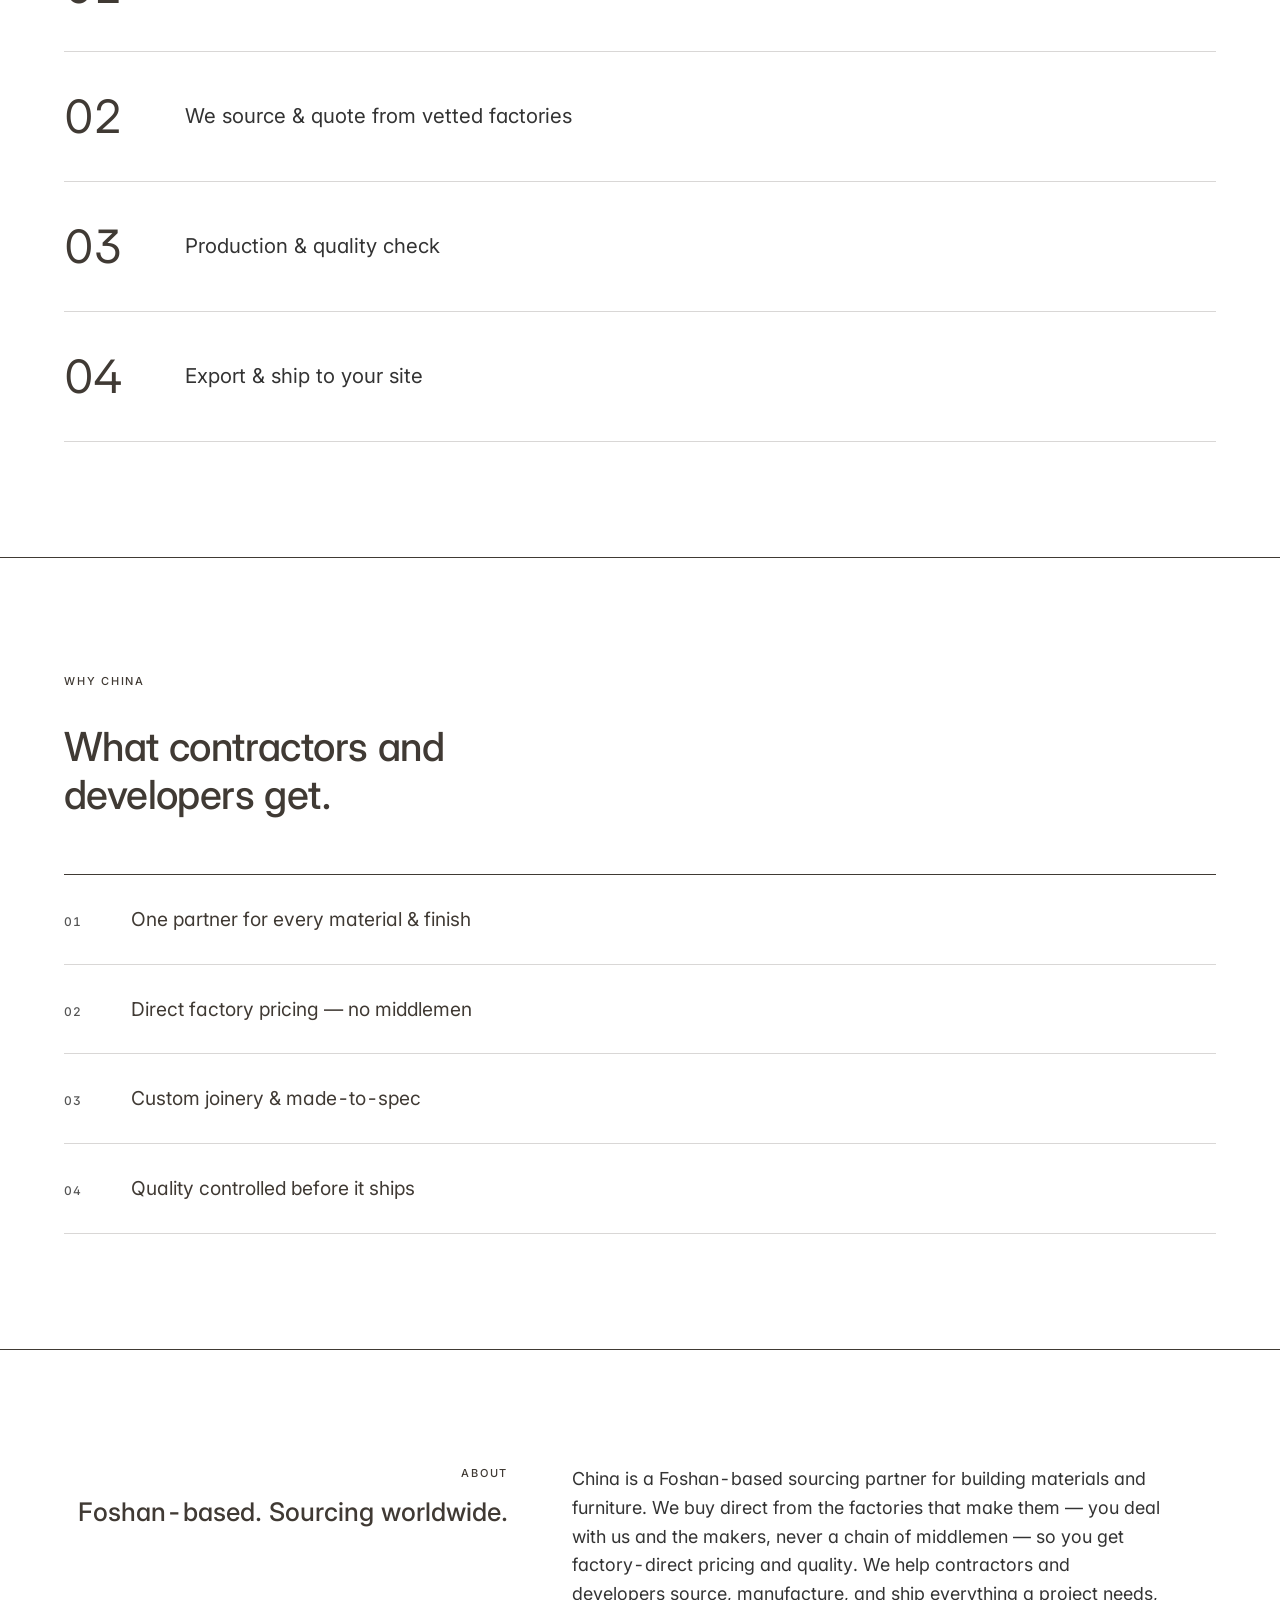
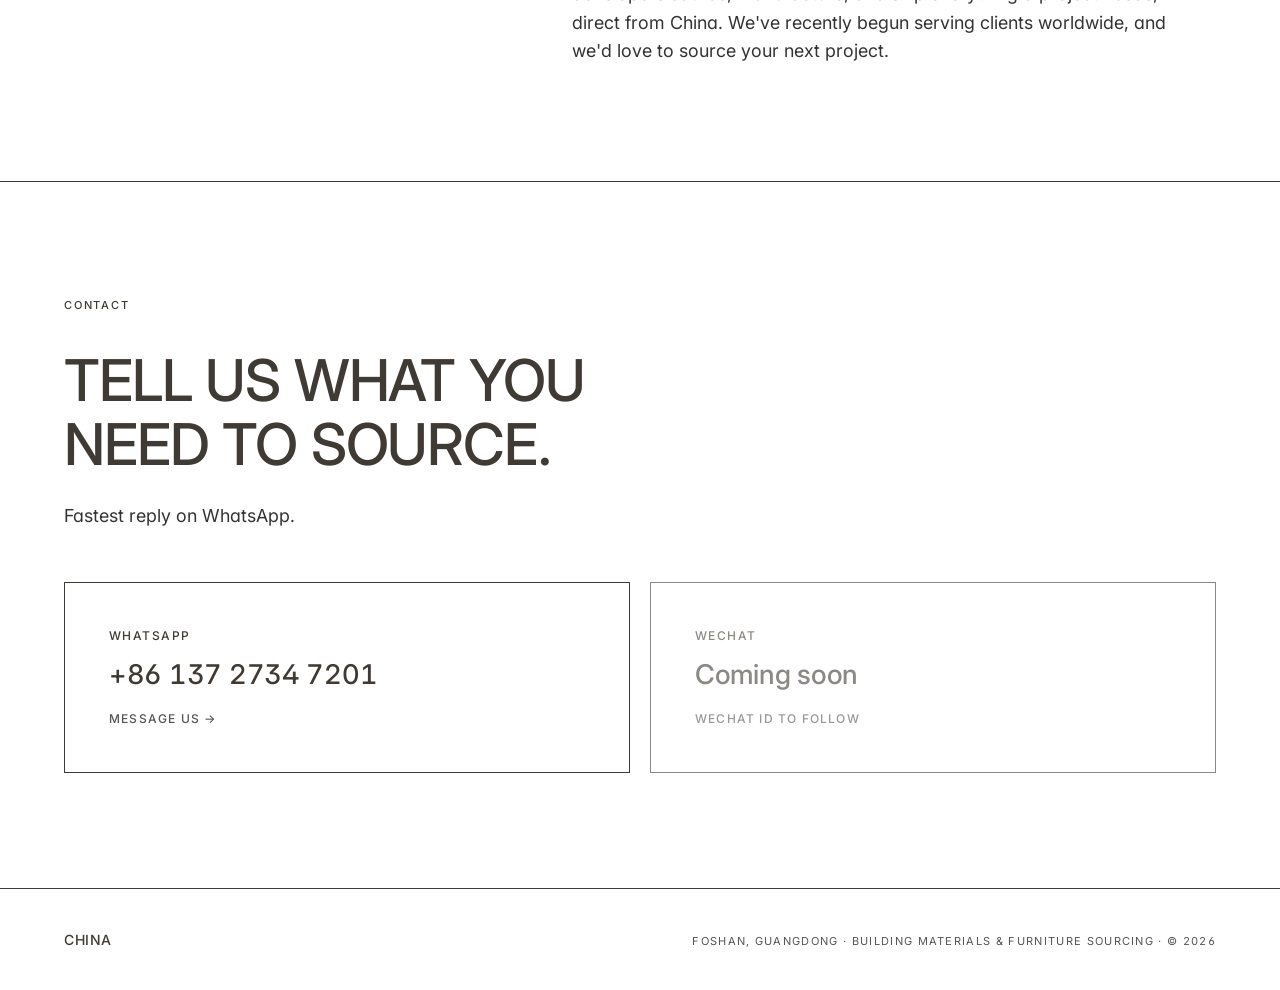
==== commit 6d114c20: "Rename windows section, drop furniture sub-list, rebrand to China" ====
--- a/index.html
+++ b/index.html
@@ -3,8 +3,8 @@
 <head>
   <meta charset="UTF-8">
   <meta name="viewport" content="width=device-width, initial-scale=1.0">
-  <title>JianRan · Building Materials & Furniture Sourcing — Foshan, Guangdong</title>
-  <meta name="description" content="JianRan is a Foshan-based sourcing partner for building materials and furniture. Source anything for your project, direct from China — for contractors and developers worldwide.">
+  <title>China · Building Materials & Furniture Sourcing — Foshan, Guangdong</title>
+  <meta name="description" content="China is a Foshan-based sourcing partner for building materials and furniture. Source anything for your project, direct from China — for contractors and developers worldwide.">
   <link rel="icon" type="image/svg+xml" href="assets/favicon.svg">
   <link rel="preconnect" href="https://fonts.googleapis.com">
   <link rel="preconnect" href="https://fonts.gstatic.com" crossorigin>
@@ -16,7 +16,7 @@
   <!-- ===== Top bar ===== -->
   <header class="topbar" id="top">
     <div class="bar-inner">
-      <a href="#top" class="wordmark">JIANRAN</a>
+      <a href="#top" class="wordmark">CHINA</a>
 
       <nav class="nav" id="nav">
         <a href="#designs">Designs</a>
@@ -85,17 +85,6 @@
           <li>Doors &amp; windows</li>
           <li>Wall panels</li>
           <li>Lighting</li>
-        </ul>
-      </div>
-      <div class="source-col">
-        <span class="col-label">Furniture &amp; the materials to build it</span>
-        <ul class="hlist">
-          <li>Wardrobes</li>
-          <li>Kitchen cabinetry</li>
-          <li>Display &amp; storage</li>
-          <li>Custom furniture</li>
-          <li>Boards, panels &amp; cabinet hardware</li>
-          <li>Stone &amp; quartz worktops</li>
         </ul>
       </div>
     </div>
@@ -142,10 +131,10 @@
 
   <hr class="rule">
 
-  <!-- ===== Aluminium windows & doors ===== -->
+  <!-- ===== Windows & doors ===== -->
   <section class="band" id="windows">
-    <span class="eyebrow">Aluminium windows &amp; doors</span>
-    <h2 class="heading heading-sm">Aluminium windows &amp; doors, made to measure.</h2>
+    <span class="eyebrow">Windows &amp; doors</span>
+    <h2 class="heading heading-sm">Windows &amp; doors, made to measure.</h2>
     <p class="lead">Slim-framed sliding, bifold, and fixed glazing — engineered, finished, and shipped to size. Click any to enlarge.</p>
 
     <div class="grid grid-designs">
@@ -180,7 +169,7 @@
 
   <!-- ===== Why ===== -->
   <section class="band" id="why">
-    <span class="eyebrow">Why JianRan</span>
+    <span class="eyebrow">Why China</span>
     <h2 class="heading heading-sm">What contractors and developers get.</h2>
 
     <ul class="why">
@@ -200,7 +189,7 @@
       <span class="split-head">Foshan-based. Sourcing worldwide.</span>
     </div>
     <div class="split-body">
-      <p class="body">JianRan is a Foshan-based sourcing partner for building materials and furniture. We buy direct from the factories that make them — you deal with us and the makers, never a chain of middlemen — so you get factory-direct pricing and quality. We help contractors and developers source, manufacture, and ship everything a project needs, direct from China. We've recently begun serving clients worldwide, and we'd love to source your next project.</p>
+      <p class="body">China is a Foshan-based sourcing partner for building materials and furniture. We buy direct from the factories that make them — you deal with us and the makers, never a chain of middlemen — so you get factory-direct pricing and quality. We help contractors and developers source, manufacture, and ship everything a project needs, direct from China. We've recently begun serving clients worldwide, and we'd love to source your next project.</p>
     </div>
   </section>
 
@@ -227,7 +216,7 @@
   </section>
 
   <footer class="footer">
-    <span class="foot-mark">JIANRAN</span>
+    <span class="foot-mark">CHINA</span>
     <span class="foot-meta">Foshan, Guangdong · Building materials &amp; furniture sourcing · © 2026</span>
   </footer>
 
--- a/styles.css
+++ b/styles.css
@@ -1,5 +1,5 @@
 /* =====================================================================
-   JianRan — editorial restyle ("warm-stone atelier")
+   China — editorial restyle ("warm-stone atelier")
    Linen canvas · walnut ink · single sans · hairlines · no shadows
    ===================================================================== */
 
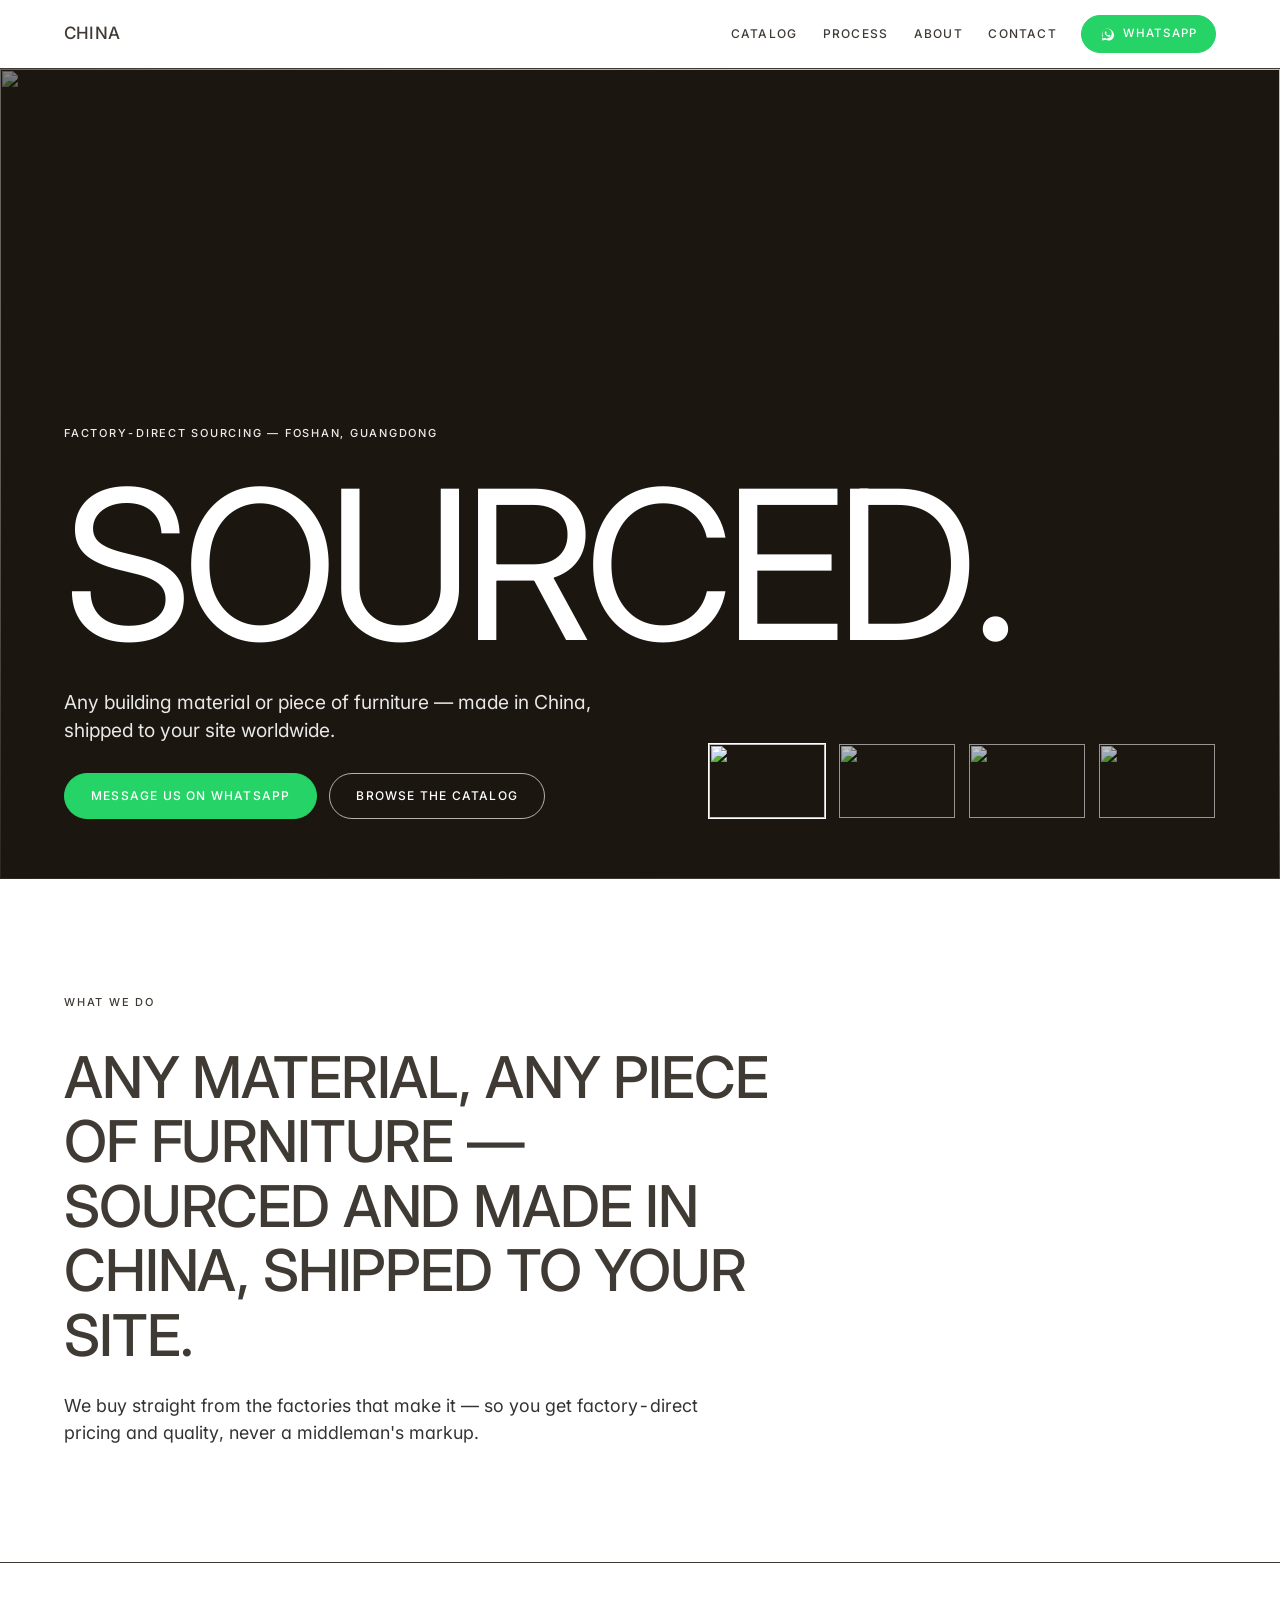
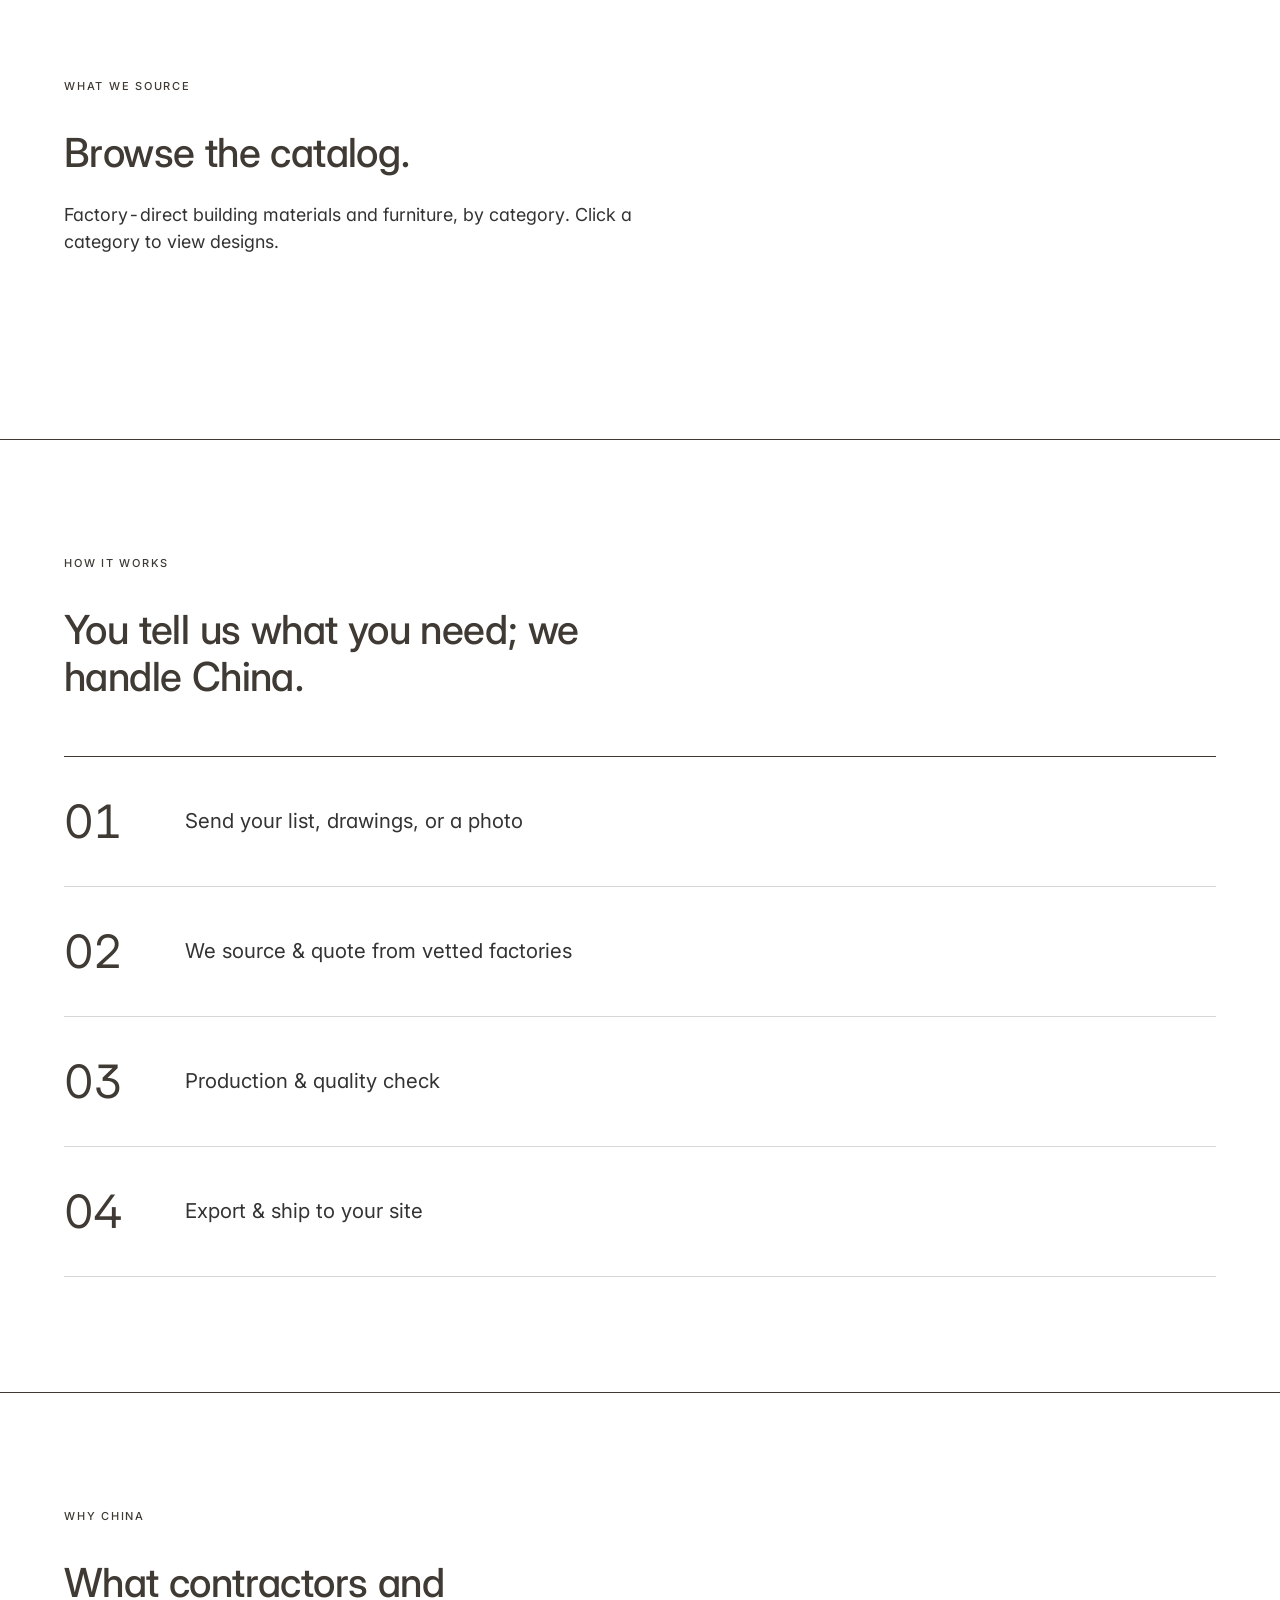
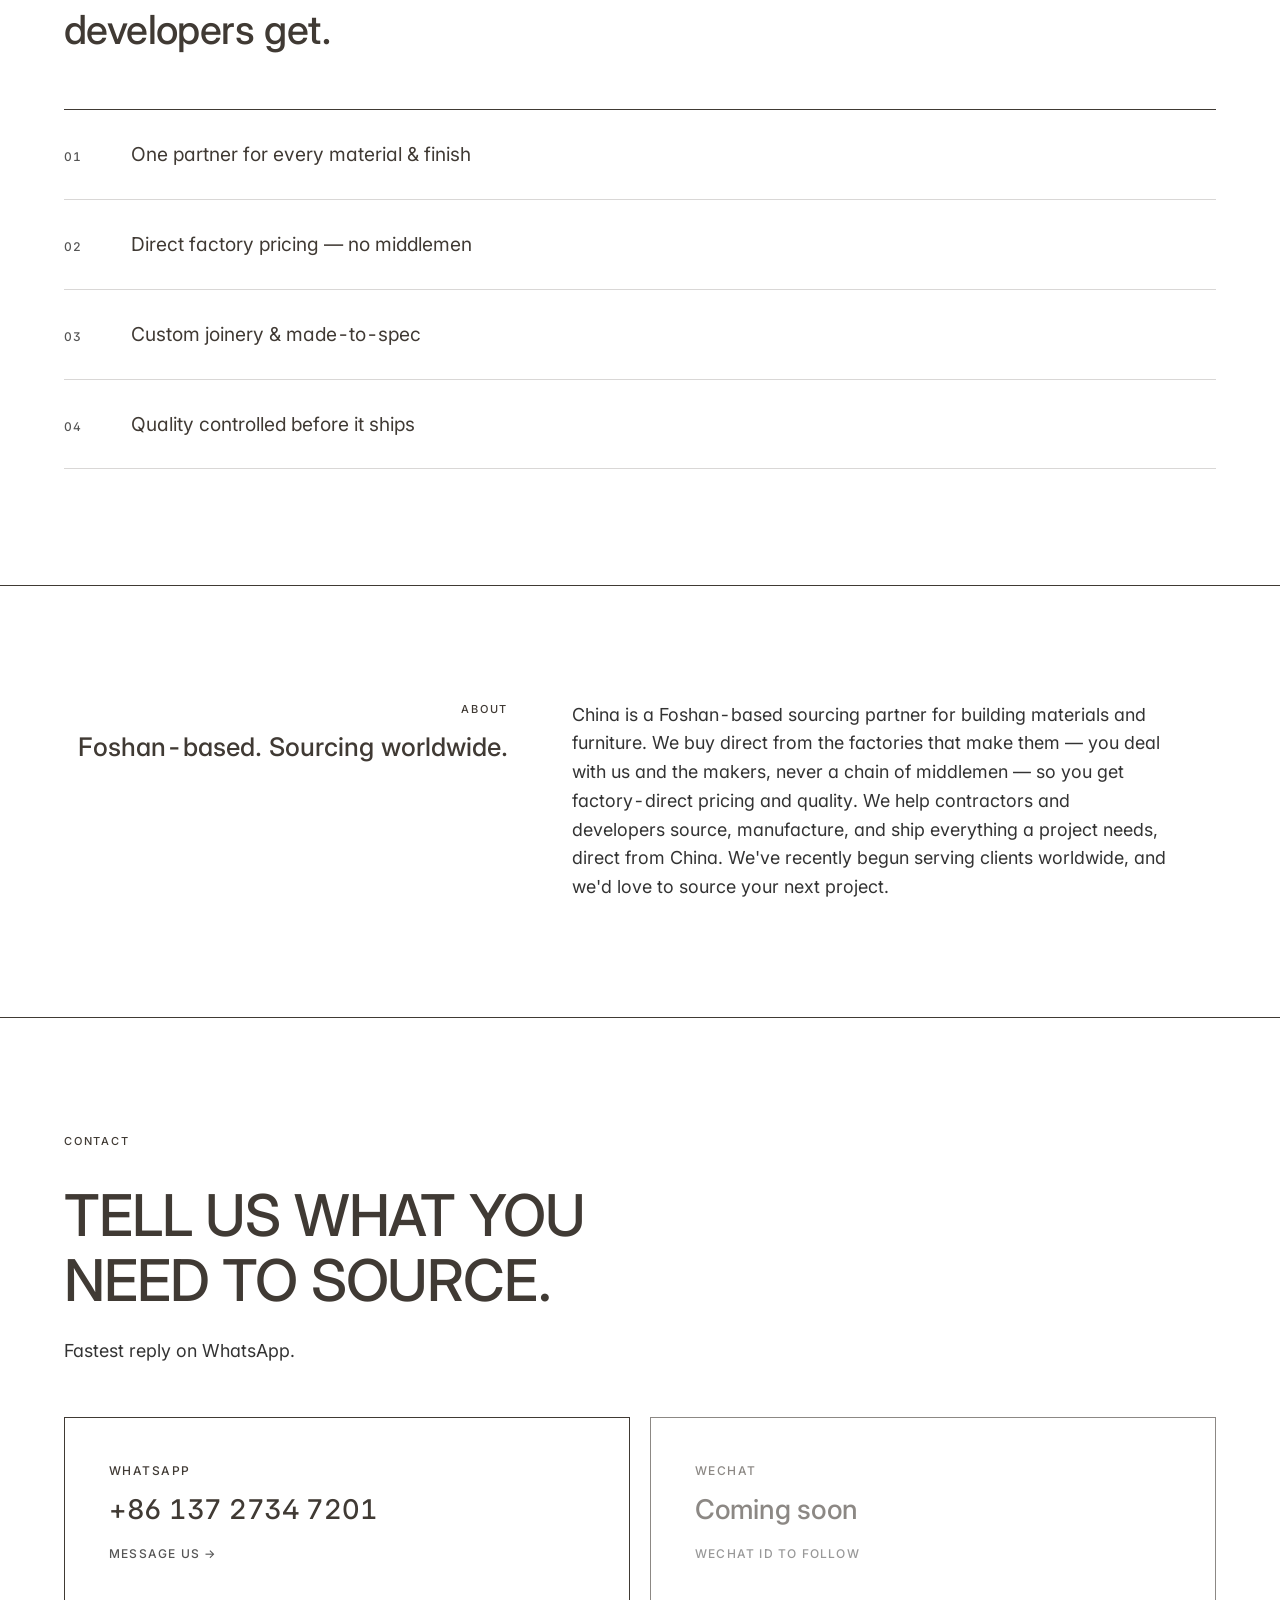
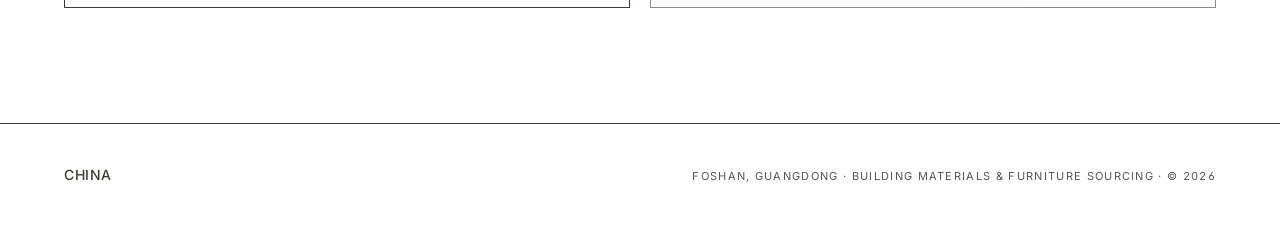
==== commit c64f501f: "Replace Sourcing/Designs/Windows with catalog section Co-Authored-By: Claude Opus 4.8 <noreply@anthr" ====
--- a/index.html
+++ b/index.html
@@ -19,9 +19,7 @@
       <a href="#top" class="wordmark">CHINA</a>
 
       <nav class="nav" id="nav">
-        <a href="#designs">Designs</a>
-        <a href="#windows">Windows</a>
-        <a href="#source">Sourcing</a>
+        <a href="#catalog">Catalog</a>
         <a href="#process">Process</a>
         <a href="#about">About</a>
         <a href="#contact">Contact</a>
@@ -49,7 +47,7 @@
       <p class="hero-sub">Any building material or piece of furniture — made in China, shipped to your site worldwide.</p>
       <div class="hero-cta">
         <a class="pill pill-wa pill-lg" href="https://wa.me/8613727347201" target="_blank" rel="noopener">Message us on WhatsApp</a>
-        <a class="pill pill-ghost-light pill-lg" href="#designs">View the designs</a>
+        <a class="pill pill-ghost-light pill-lg" href="#catalog">Browse the catalog</a>
       </div>
     </div>
     <div class="hero-thumbs" id="heroThumbs" aria-label="Switch hero image">
@@ -69,84 +67,18 @@
 
   <hr class="rule">
 
-  <!-- ===== Sourcing ===== -->
-  <section class="band" id="source">
+  <!-- ===== Catalog ===== -->
+  <section class="band" id="catalog">
     <span class="eyebrow">What we source</span>
-    <h2 class="heading heading-sm">Source anything — one partner.</h2>
-    <p class="lead">Finished furniture — and the boards, hardware, and surfaces it's built from. From a single tile to a full fit-out, if it goes into a building we can source it.</p>
+    <h2 class="heading heading-sm">Browse the catalog.</h2>
+    <p class="lead">Factory-direct building materials and furniture, by category. Click a category to view designs.</p>
 
-    <div class="source-cols">
-      <div class="source-col">
-        <span class="col-label">Building materials</span>
-        <ul class="hlist">
-          <li>Stone &amp; sintered stone</li>
-          <li>Flooring</li>
-          <li>Tile</li>
-          <li>Doors &amp; windows</li>
-          <li>Wall panels</li>
-          <li>Lighting</li>
-        </ul>
-      </div>
-    </div>
-  </section>
+    <div id="catCards" class="cat-grid"></div>
 
-  <hr class="rule">
-
-  <!-- ===== Designs / catalog ===== -->
-  <section class="band" id="designs">
-    <span class="eyebrow">Designs you can source</span>
-    <h2 class="heading heading-sm">Cabinetry &amp; furniture, ready to order and tailor.</h2>
-    <p class="lead">Designs we can source and build for your market — click any to enlarge.</p>
-
-    <div class="design-group">
-      <span class="col-label">Styled for North American homes</span>
-      <div class="grid grid-designs">
-        <figure class="ph" data-caption="Grey shaker kitchen"><img src="assets/designs/design-na-01.jpg" alt="Grey shaker kitchen" loading="lazy"></figure>
-        <figure class="ph" data-caption="Dark wood island kitchen"><img src="assets/designs/design-na-02.jpg" alt="Dark wood island kitchen" loading="lazy"></figure>
-        <figure class="ph" data-caption="Olive green classic kitchen"><img src="assets/designs/design-na-03.jpg" alt="Olive green classic kitchen" loading="lazy"></figure>
-        <figure class="ph" data-caption="Grey kitchen with island"><img src="assets/designs/design-na-04.jpg" alt="Grey kitchen with island" loading="lazy"></figure>
-        <figure class="ph" data-caption="Two-tone classic kitchen"><img src="assets/designs/design-na-05.jpg" alt="Two-tone classic kitchen" loading="lazy"></figure>
-        <figure class="ph" data-caption="Cream glass-front kitchen"><img src="assets/designs/design-na-06.jpg" alt="Cream glass-front kitchen" loading="lazy"></figure>
-      </div>
-    </div>
-
-    <div class="design-group">
-      <span class="col-label">Styled for Southeast Asia &amp; Australia</span>
-      <div class="grid grid-designs">
-        <figure class="ph" data-caption="Matte modern island kitchen"><img src="assets/designs/design-sea-01.jpg" alt="Matte modern island kitchen" loading="lazy"></figure>
-        <figure class="ph" data-caption="Modern kitchen, open shelving"><img src="assets/designs/design-sea-02.jpg" alt="Modern kitchen with open shelving" loading="lazy"></figure>
-        <figure class="ph" data-caption="Modular cabinet range"><img src="assets/designs/design-sea-03.jpg" alt="Modular cabinet range" loading="lazy"></figure>
-        <figure class="ph" data-caption="Cream modern island kitchen"><img src="assets/designs/design-sea-04.jpg" alt="Cream modern island kitchen" loading="lazy"></figure>
-        <figure class="ph" data-caption="Wood modern kitchen"><img src="assets/designs/design-sea-05.jpg" alt="Wood modern kitchen" loading="lazy"></figure>
-        <figure class="ph" data-caption="Dark modern kitchen"><img src="assets/designs/design-sea-06.jpg" alt="Dark modern kitchen" loading="lazy"></figure>
-        <figure class="ph" data-caption="Green island kitchen"><img src="assets/designs/design-sea-07.jpg" alt="Green island kitchen" loading="lazy"></figure>
-        <figure class="ph" data-caption="Marble island kitchen"><img src="assets/designs/design-sea-08.jpg" alt="Marble island kitchen" loading="lazy"></figure>
-        <figure class="ph" data-caption="Dark kitchen with dining"><img src="assets/designs/design-sea-09.jpg" alt="Dark kitchen with dining" loading="lazy"></figure>
-        <figure class="ph" data-caption="Island kitchen with ovens"><img src="assets/designs/design-sea-10.jpg" alt="Island kitchen with ovens" loading="lazy"></figure>
-        <figure class="ph" data-caption="Wood & cream open kitchen"><img src="assets/designs/design-sea-11.jpg" alt="Wood and cream open kitchen" loading="lazy"></figure>
-        <figure class="ph" data-caption="Marble display & bar cabinet"><img src="assets/designs/design-sea-12.jpg" alt="Marble display and bar cabinet" loading="lazy"></figure>
-      </div>
-    </div>
-  </section>
-
-  <hr class="rule">
-
-  <!-- ===== Windows & doors ===== -->
-  <section class="band" id="windows">
-    <span class="eyebrow">Windows &amp; doors</span>
-    <h2 class="heading heading-sm">Windows &amp; doors, made to measure.</h2>
-    <p class="lead">Slim-framed sliding, bifold, and fixed glazing — engineered, finished, and shipped to size. Click any to enlarge.</p>
-
-    <div class="grid grid-designs">
-      <figure class="ph" data-caption="Aluminium sliding doors"><img src="assets/windows/window-01.jpg" alt="Aluminium sliding doors" loading="lazy"></figure>
-      <figure class="ph" data-caption="Bifold glass doors"><img src="assets/windows/window-02.jpg" alt="Bifold glass doors" loading="lazy"></figure>
-      <figure class="ph" data-caption="Corner picture window"><img src="assets/windows/window-03.jpg" alt="Corner picture window" loading="lazy"></figure>
-      <figure class="ph" data-caption="Aluminium entry door"><img src="assets/windows/window-04.jpg" alt="Aluminium entry door" loading="lazy"></figure>
-      <figure class="ph" data-caption="Bifold doors to kitchen"><img src="assets/windows/window-05.jpg" alt="Bifold doors to kitchen" loading="lazy"></figure>
-      <figure class="ph" data-caption="Sliding stacker doors"><img src="assets/windows/window-06.jpg" alt="Sliding stacker doors" loading="lazy"></figure>
-      <figure class="ph" data-caption="Bathroom window"><img src="assets/windows/window-07.jpg" alt="Bathroom window" loading="lazy"></figure>
-      <figure class="ph" data-caption="Facade glazing"><img src="assets/windows/window-08.jpg" alt="Facade glazing" loading="lazy"></figure>
-      <figure class="ph" data-caption="Awning window"><img src="assets/windows/window-09.jpg" alt="Awning window" loading="lazy"></figure>
+    <div id="catGallery" hidden>
+      <a class="gallery-back" href="#catalog">&larr; All categories</a>
+      <h3 class="heading heading-sm" id="galleryHead"></h3>
+      <div class="grid grid-designs" id="galleryGrid"></div>
     </div>
   </section>
 
@@ -231,6 +163,8 @@
     <button class="lb-nav lb-next" id="lbNext" aria-label="Next">&#8250;</button>
   </div>
 
+  <script src="assets/js/catalog-seed.js"></script>
+  <script src="assets/js/catalog-admin.js"></script>
   <script src="script.js"></script>
 </body>
 </html>
--- a/styles.css
+++ b/styles.css
@@ -500,3 +500,44 @@
   .step-num { min-width: 1.4em; }
   .lb-nav { font-size: 36px; }
 }
+
+/* ===== Catalog (category cards + gallery) ===== */
+.cat-grid {
+  display: grid;
+  grid-template-columns: repeat(3, 1fr);
+  gap: clamp(16px, 2.4vw, 28px);
+  margin-top: clamp(40px, 6vw, 68px);
+}
+.cat-card {
+  display: flex;
+  flex-direction: column;
+  border: 1px solid var(--line-soft);
+  background: #fff;
+  color: inherit;
+  text-decoration: none;
+}
+.cat-cover {
+  display: block;
+  aspect-ratio: 3 / 2;
+  overflow: hidden;
+  background: #f0ece6;
+}
+.cat-cover img { width: 100%; height: 100%; object-fit: cover; display: block; }
+.cat-card.is-empty .cat-cover { display: grid; place-items: center; }
+.cat-name { font-size: 16px; font-weight: 500; padding: 16px 18px 2px; }
+.cat-meta {
+  font-size: 11px; letter-spacing: .08em; text-transform: uppercase;
+  color: var(--slate); padding: 0 18px 16px;
+}
+.cat-card.is-empty .cat-meta { color: #9a948c; }
+.gallery-back {
+  display: inline-block; font-size: 12px; letter-spacing: .06em;
+  text-transform: uppercase; color: var(--slate); text-decoration: none; margin-bottom: 18px;
+}
+.gallery-back:hover { color: var(--walnut); }
+.gallery-empty {
+  font-size: 16px; color: var(--slate); text-align: center;
+  padding: clamp(48px, 9vw, 100px) 0; border: 1px solid var(--line-soft); margin-top: 24px;
+}
+@media (max-width: 900px) { .cat-grid { grid-template-columns: repeat(2, 1fr); } }
+@media (max-width: 560px) { .cat-grid { grid-template-columns: 1fr; } }
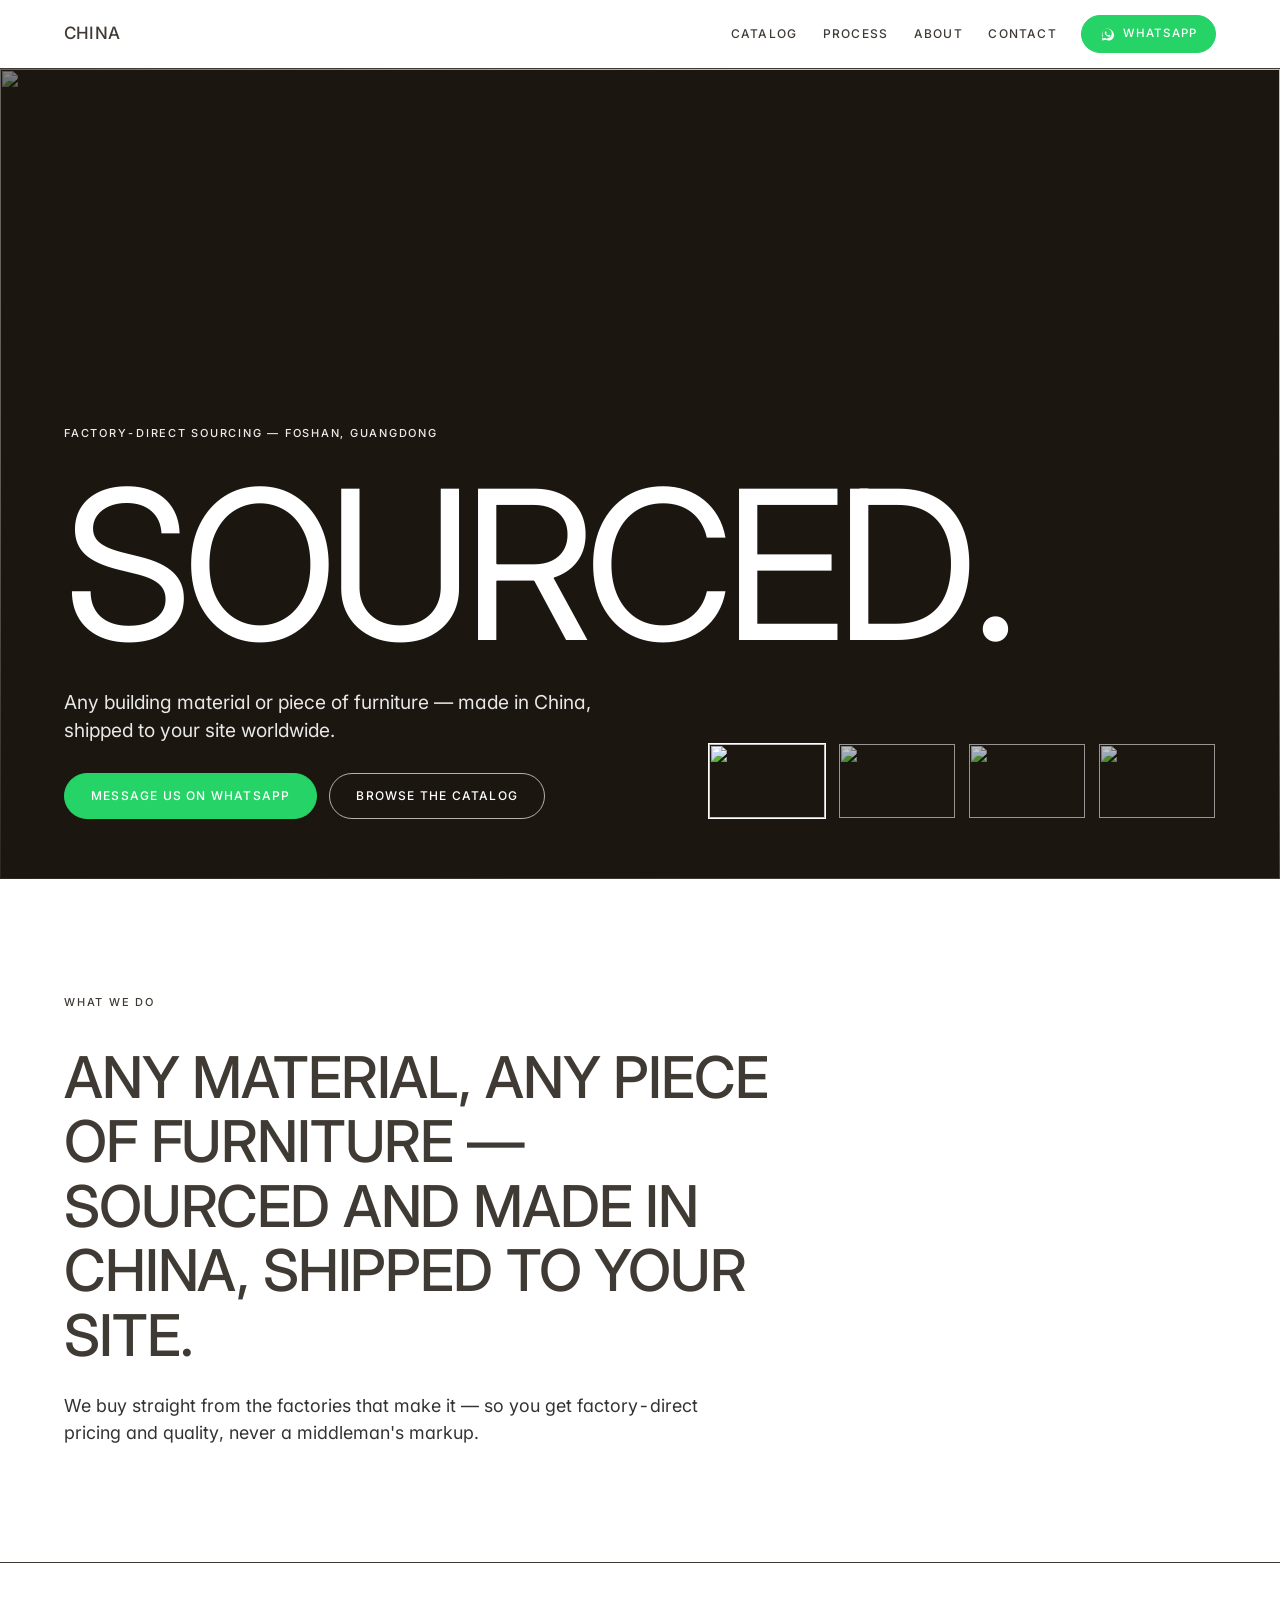
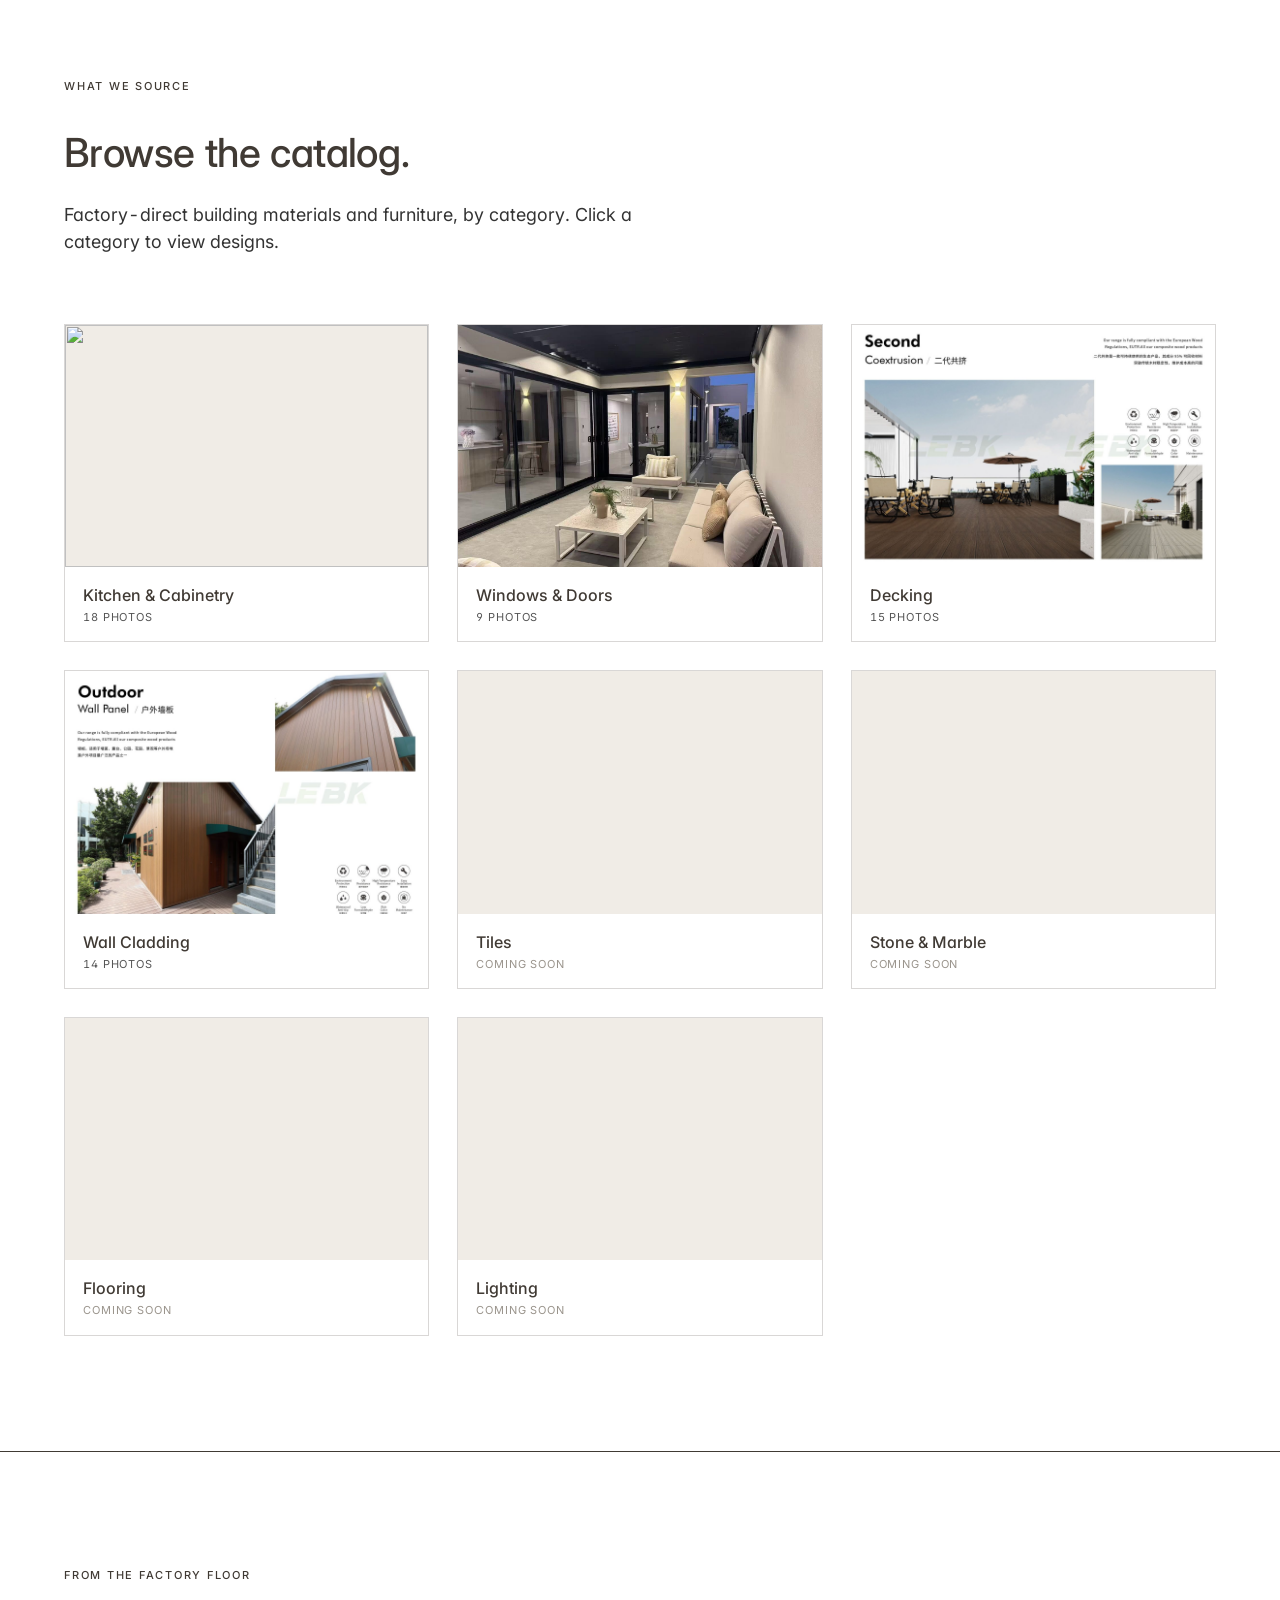
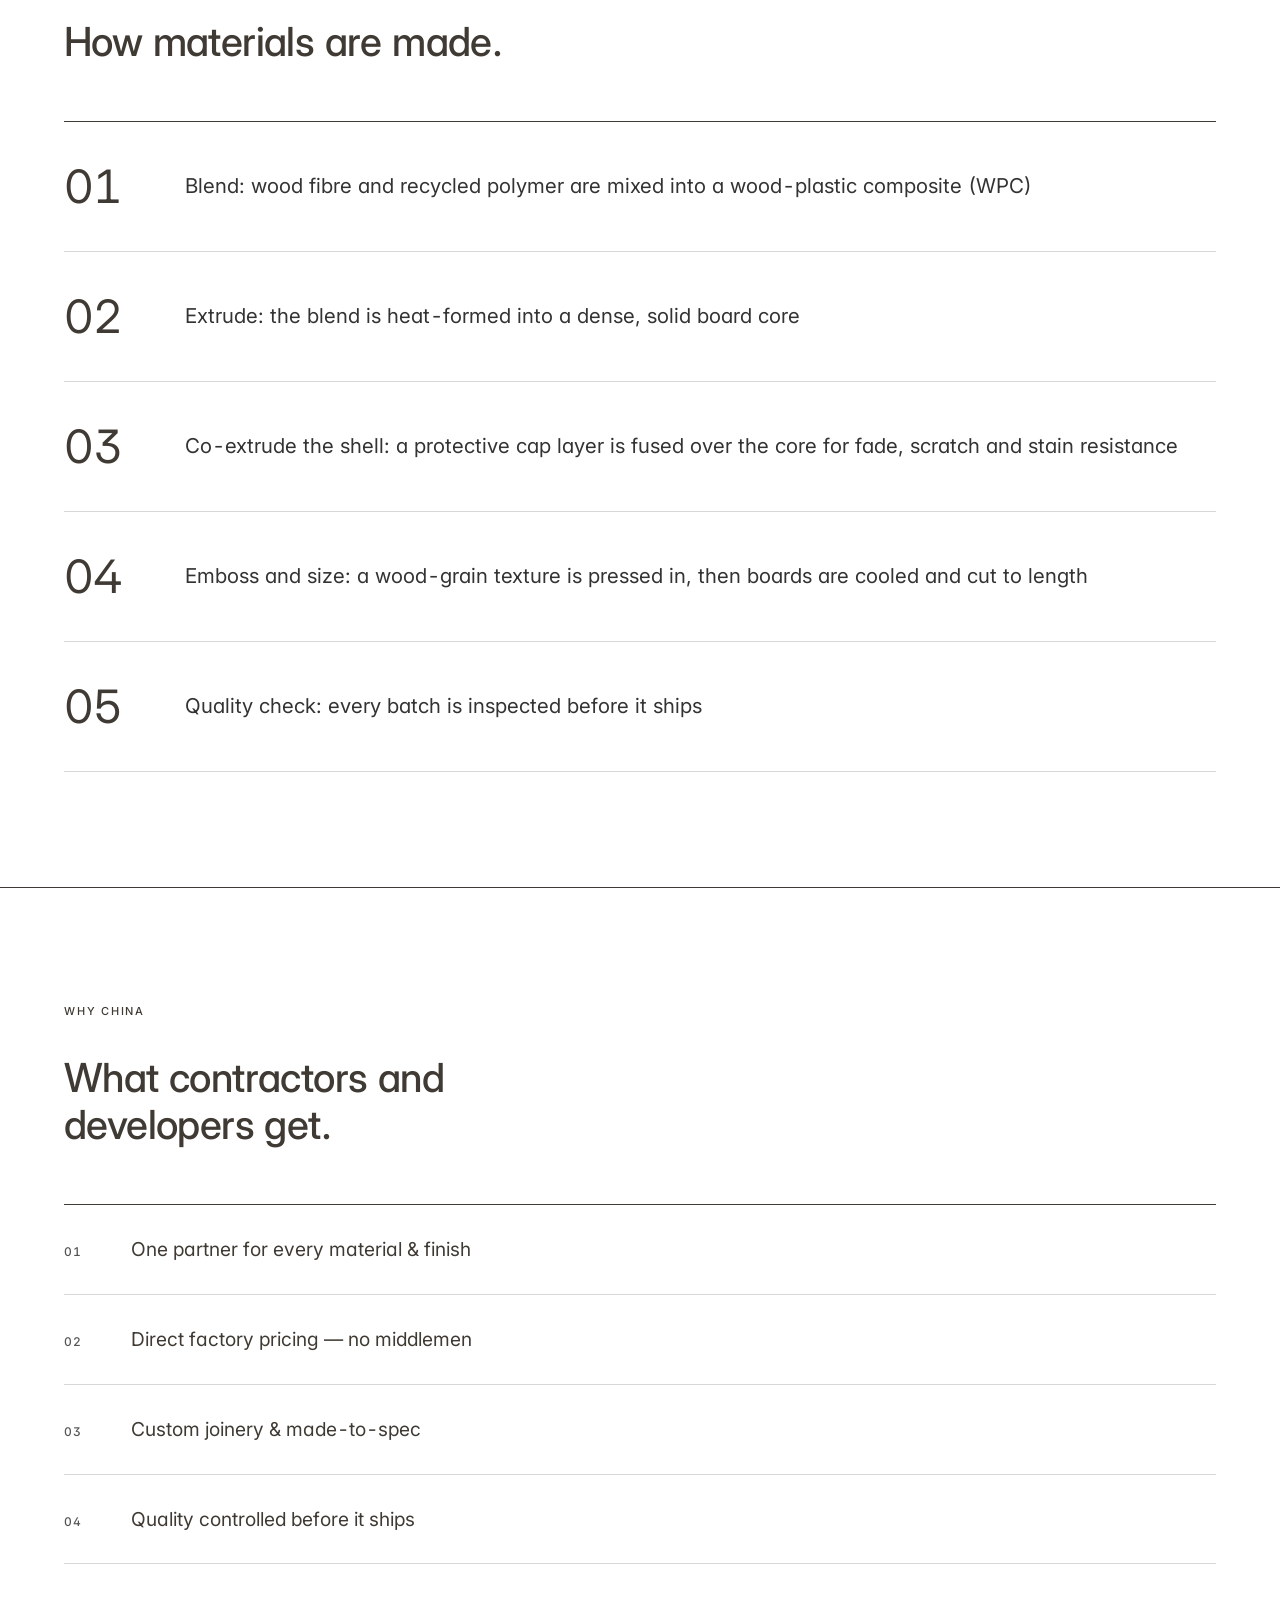
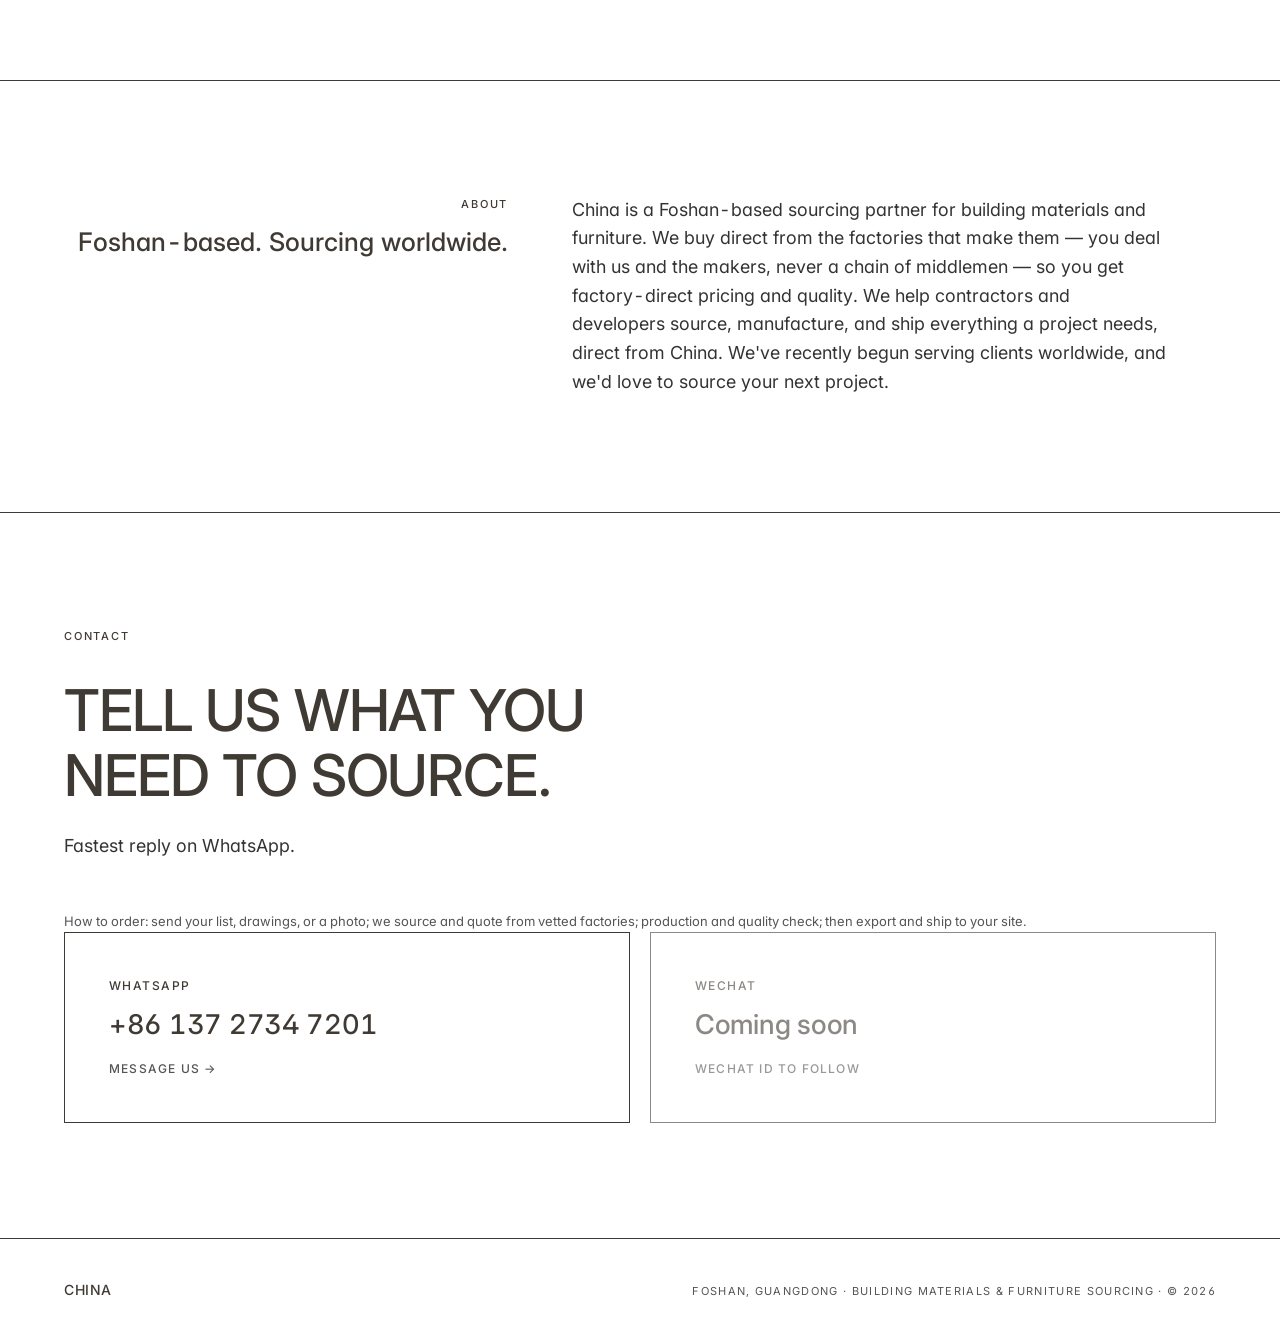
==== commit 31605f12: "Replace Process with How-materials-are-made section; keep ordering steps by Contact" ====
--- a/index.html
+++ b/index.html
@@ -84,16 +84,17 @@
 
   <hr class="rule">
 
-  <!-- ===== Process ===== -->
+  <!-- ===== How materials are made ===== -->
   <section class="band" id="process">
-    <span class="eyebrow">How it works</span>
-    <h2 class="heading heading-sm">You tell us what you need; we handle China.</h2>
+    <span class="eyebrow">From the factory floor</span>
+    <h2 class="heading heading-sm">How materials are made.</h2>
 
     <ol class="steps">
-      <li class="step"><span class="step-num">01</span><span class="step-text">Send your list, drawings, or a photo</span></li>
-      <li class="step"><span class="step-num">02</span><span class="step-text">We source &amp; quote from vetted factories</span></li>
-      <li class="step"><span class="step-num">03</span><span class="step-text">Production &amp; quality check</span></li>
-      <li class="step"><span class="step-num">04</span><span class="step-text">Export &amp; ship to your site</span></li>
+      <li class="step"><span class="step-num">01</span><span class="step-text">Blend: wood fibre and recycled polymer are mixed into a wood-plastic composite (WPC)</span></li>
+      <li class="step"><span class="step-num">02</span><span class="step-text">Extrude: the blend is heat-formed into a dense, solid board core</span></li>
+      <li class="step"><span class="step-num">03</span><span class="step-text">Co-extrude the shell: a protective cap layer is fused over the core for fade, scratch and stain resistance</span></li>
+      <li class="step"><span class="step-num">04</span><span class="step-text">Emboss and size: a wood-grain texture is pressed in, then boards are cooled and cut to length</span></li>
+      <li class="step"><span class="step-num">05</span><span class="step-text">Quality check: every batch is inspected before it ships</span></li>
     </ol>
   </section>
 
@@ -132,6 +133,7 @@
     <span class="eyebrow">Contact</span>
     <h2 class="heading">Tell us what you need to source.</h2>
     <p class="lead">Fastest reply on WhatsApp.</p>
+    <p class="order-flow">How to order: send your list, drawings, or a photo; we source and quote from vetted factories; production and quality check; then export and ship to your site.</p>
 
     <div class="channels">
       <a class="channel channel-wa" href="https://wa.me/8613727347201" target="_blank" rel="noopener">
--- a/styles.css
+++ b/styles.css
@@ -508,6 +508,7 @@
   gap: clamp(16px, 2.4vw, 28px);
   margin-top: clamp(40px, 6vw, 68px);
 }
+.cat-grid[hidden] { display: none; } /* author display:grid overrides UA [hidden]; restore the hide */
 .cat-card {
   display: flex;
   flex-direction: column;
@@ -541,3 +542,6 @@
 }
 @media (max-width: 900px) { .cat-grid { grid-template-columns: repeat(2, 1fr); } }
 @media (max-width: 560px) { .cat-grid { grid-template-columns: 1fr; } }
+
+/* Contact — how-to-order line */
+.order-flow { font-size: 13px; color: var(--slate); margin-top: 10px; }
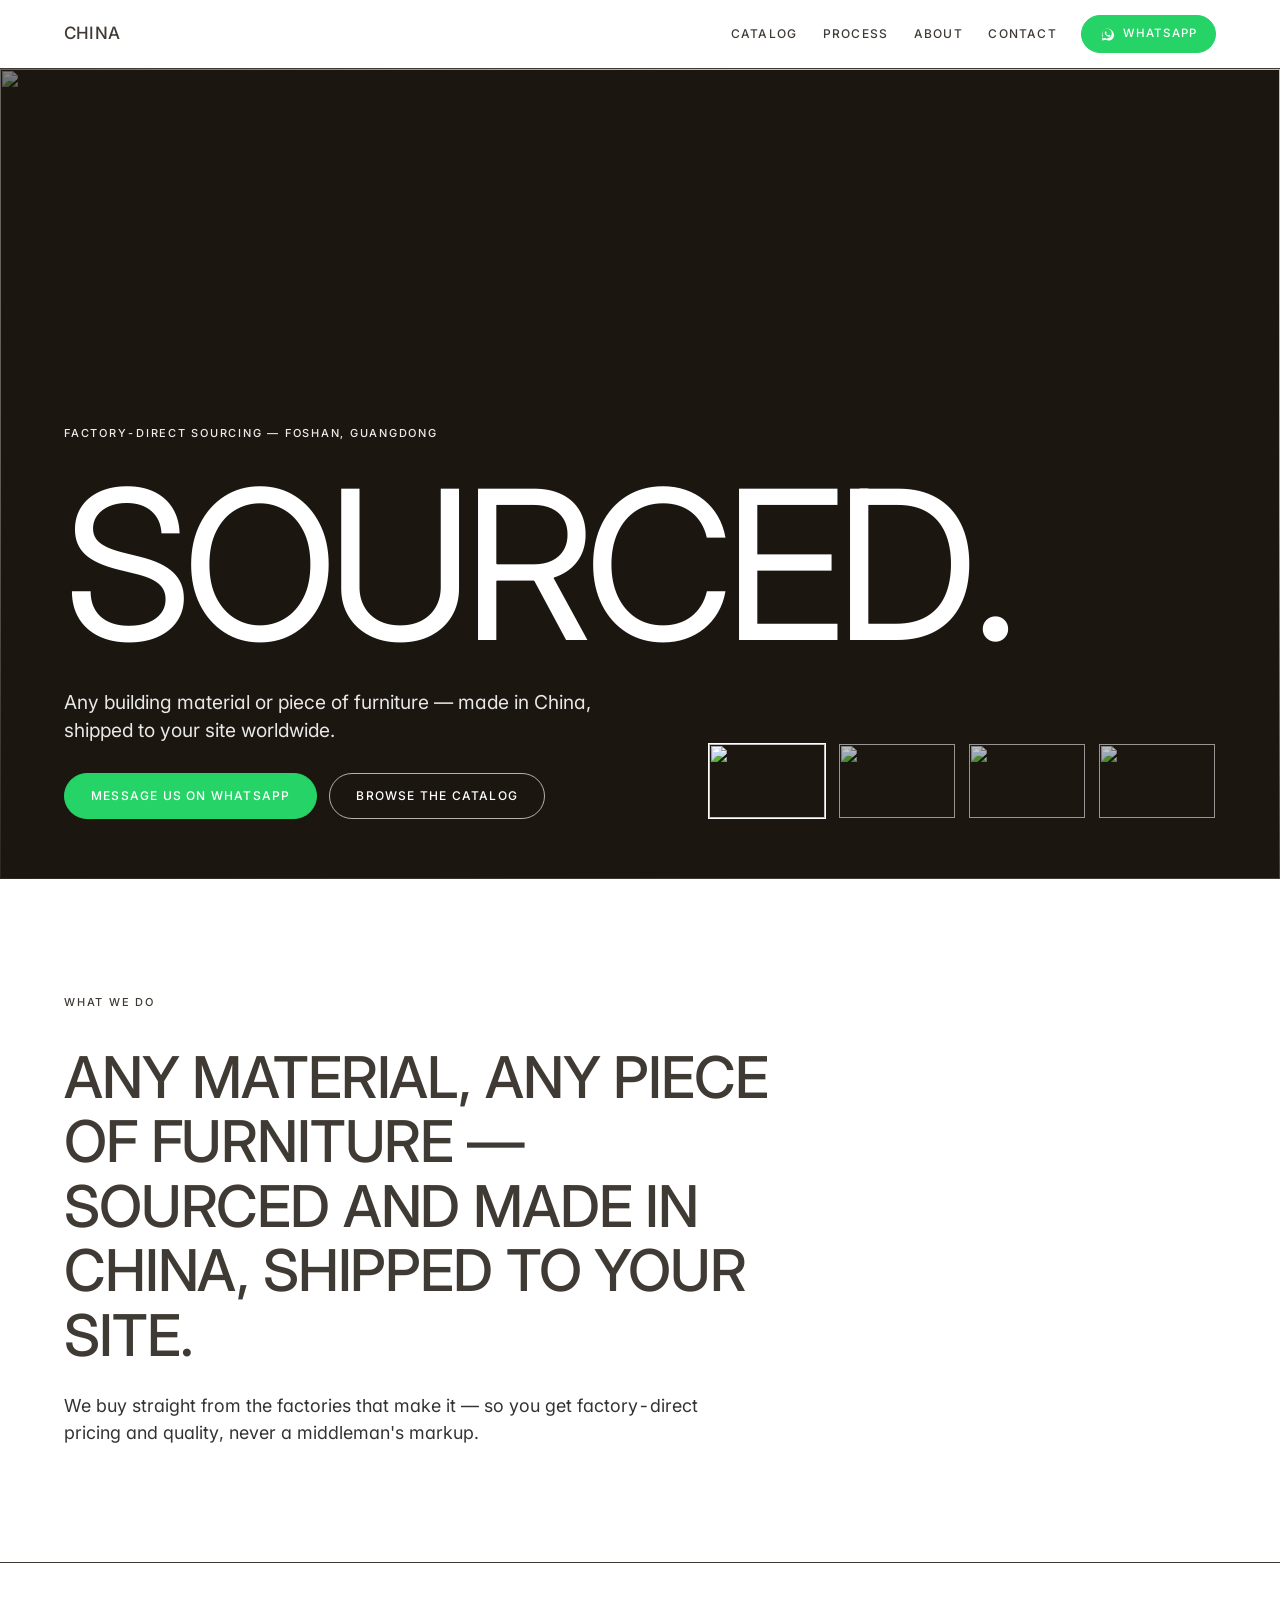
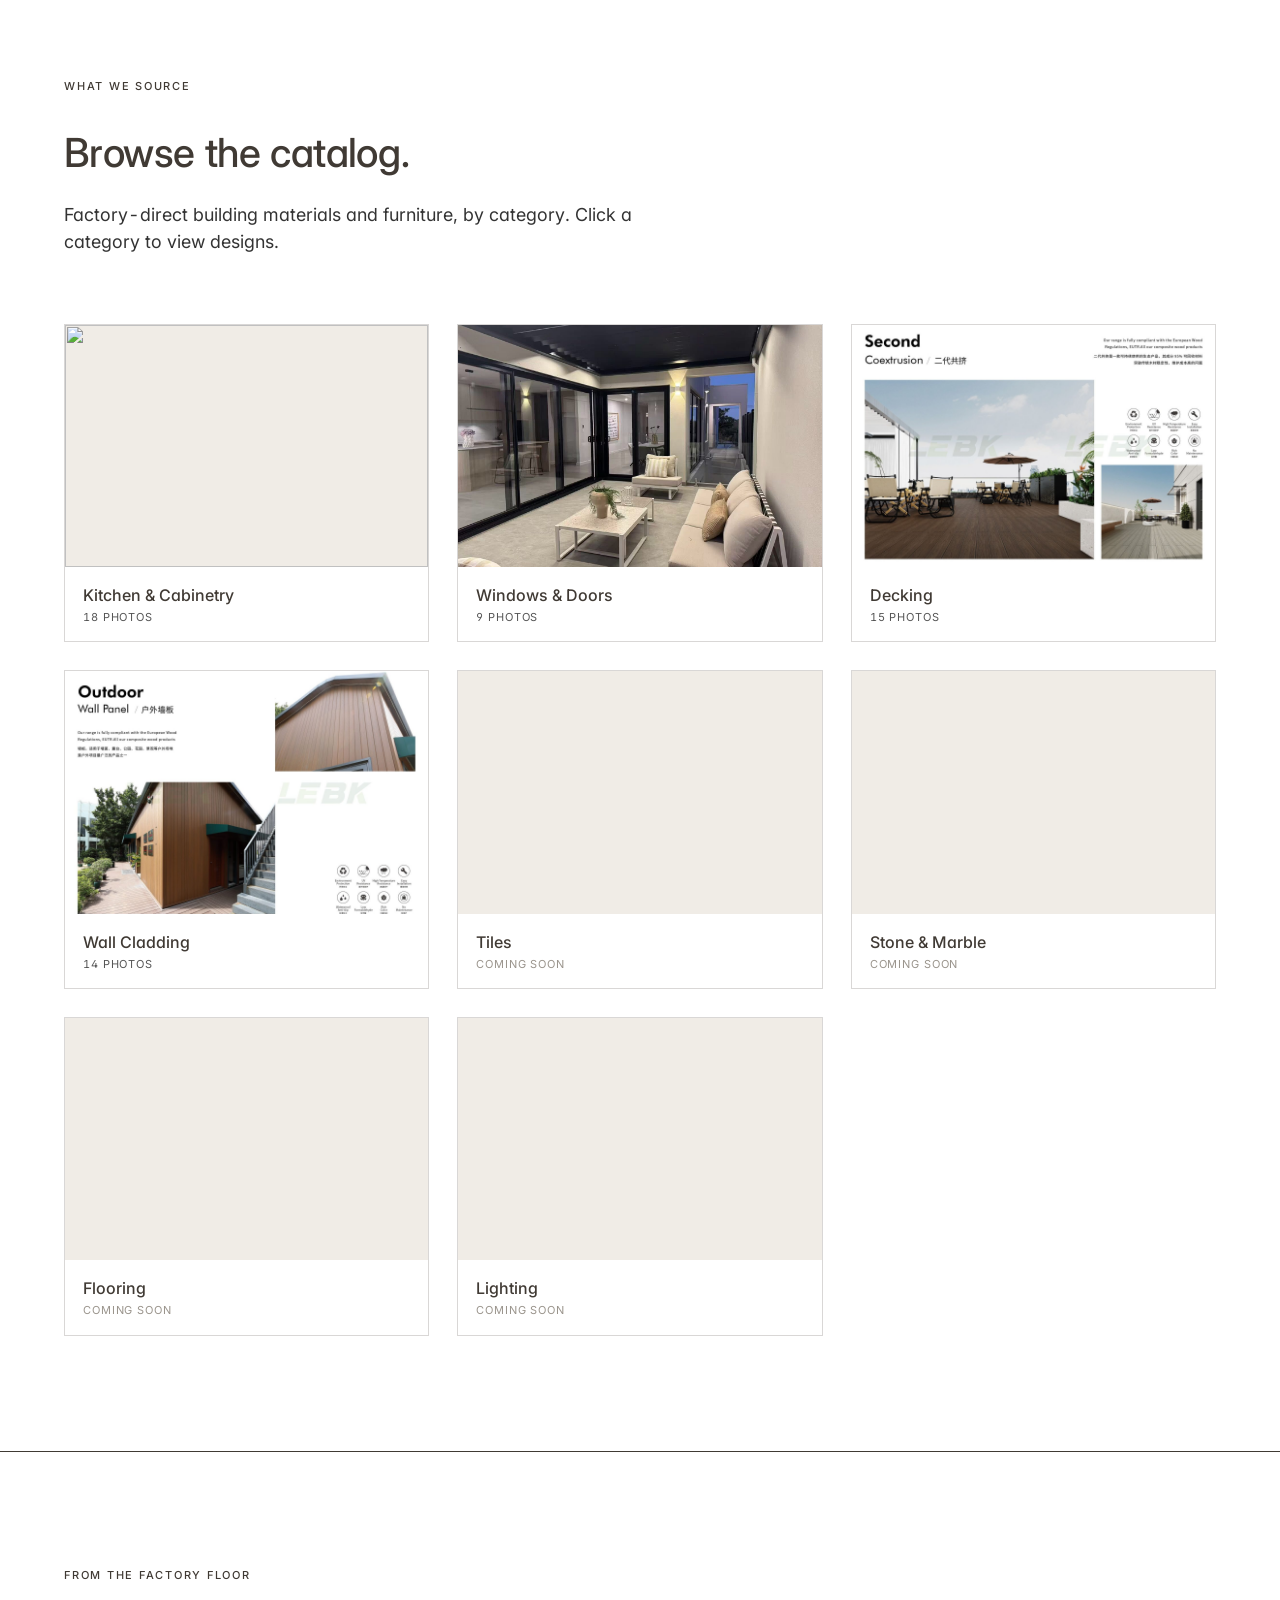
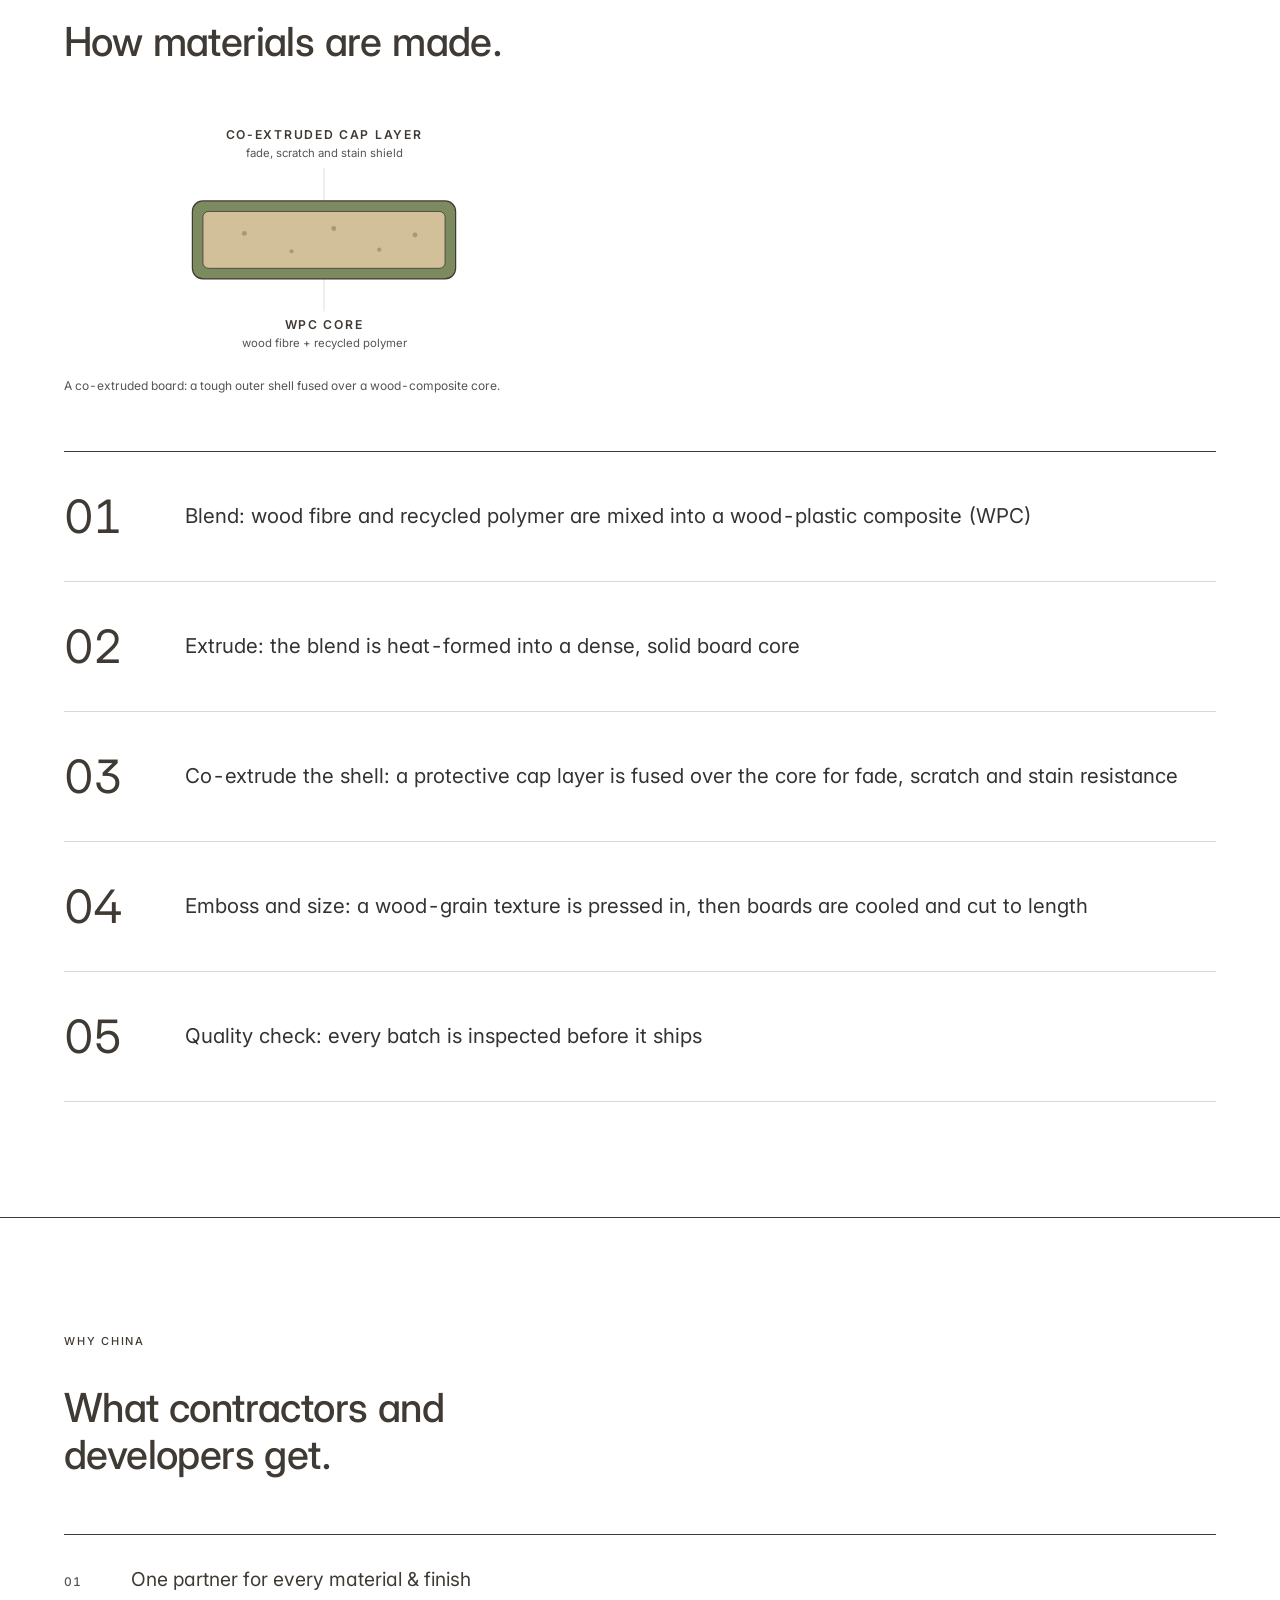
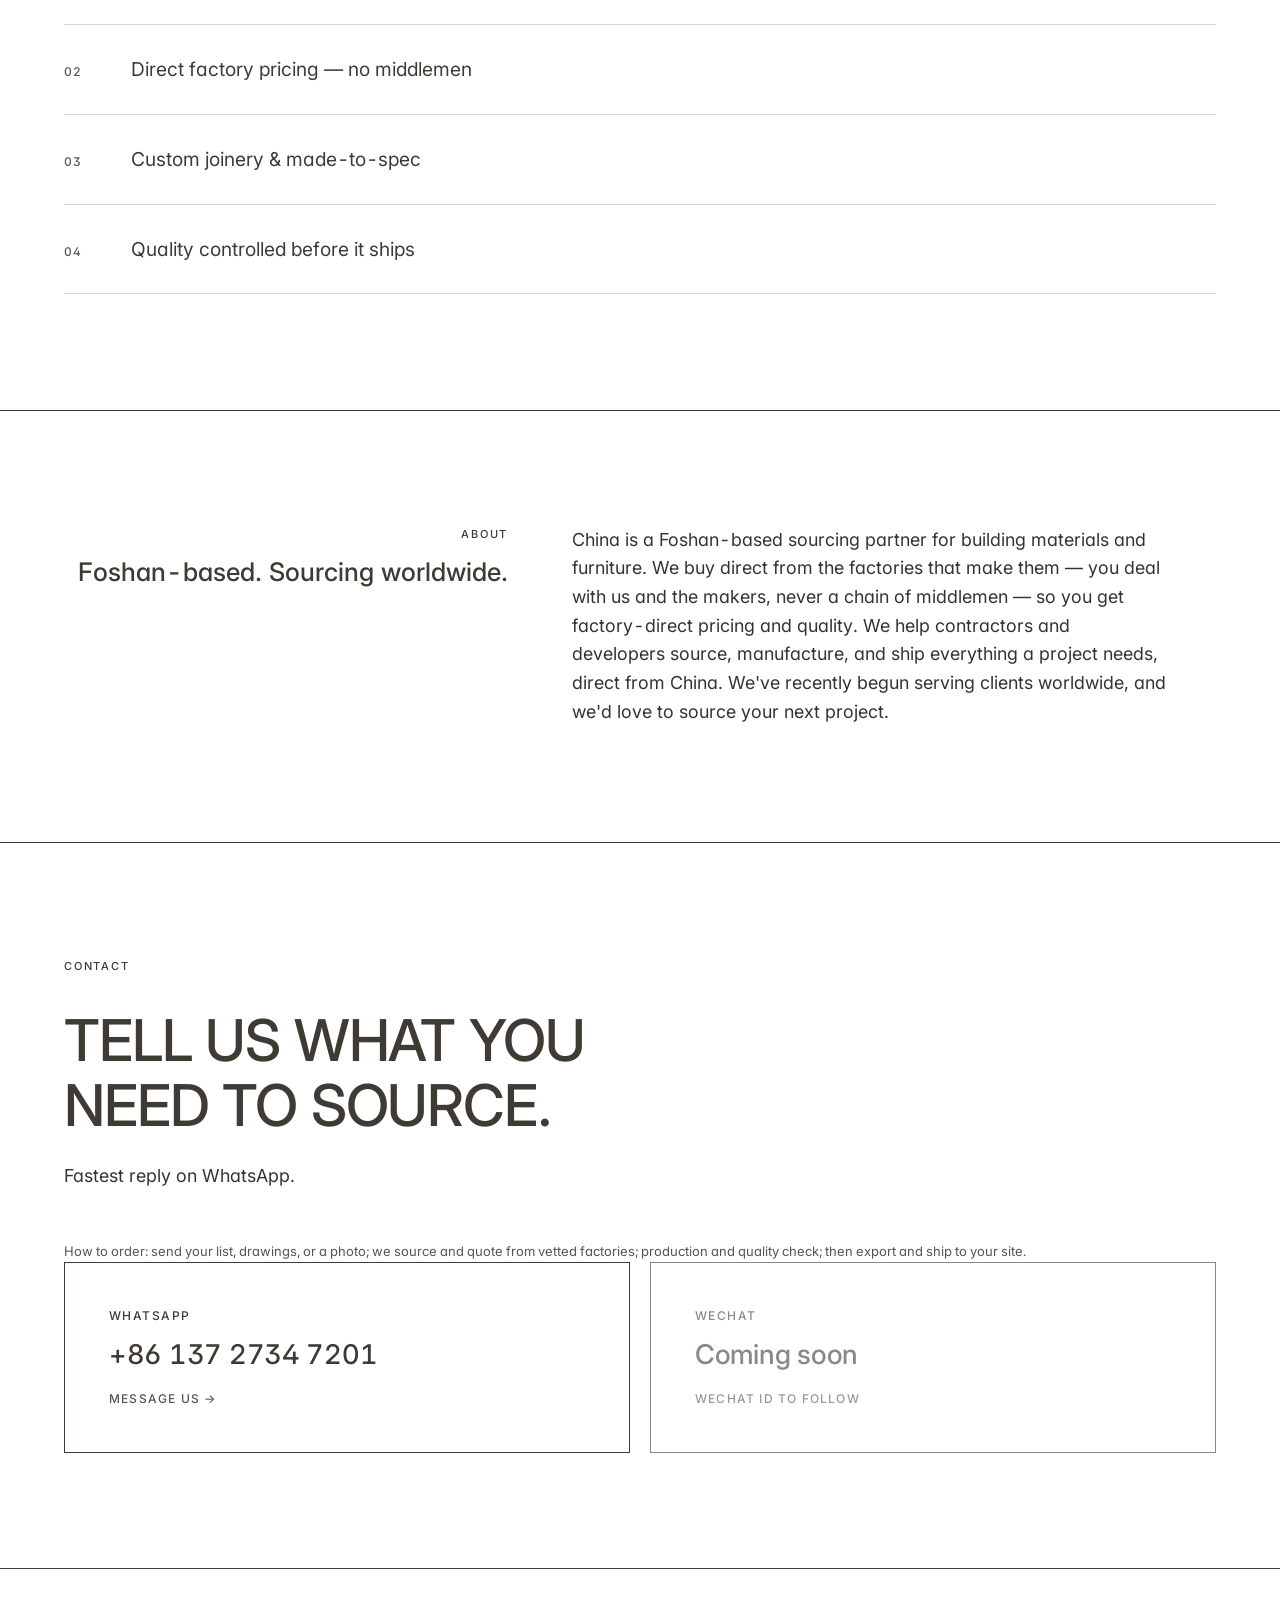
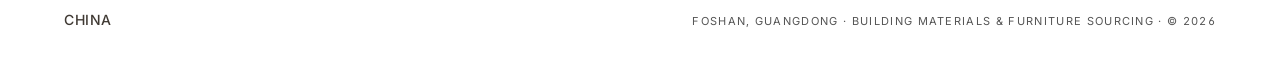
==== commit 6c71de1f: "Add co-extrusion cross-section diagram to How-materials-are-made" ====
--- a/index.html
+++ b/index.html
@@ -89,6 +89,25 @@
     <span class="eyebrow">From the factory floor</span>
     <h2 class="heading heading-sm">How materials are made.</h2>
 
+    <figure class="process-diagram">
+      <svg viewBox="0 0 640 320" role="img" aria-label="Cross-section of a co-extruded WPC board: a protective cap layer fused over a wood-composite core">
+        <text x="320" y="42" text-anchor="middle" class="pd-head">CO-EXTRUDED CAP LAYER</text>
+        <text x="320" y="64" text-anchor="middle" class="pd-sub">fade, scratch and stain shield</text>
+        <line x1="320" y1="78" x2="320" y2="118" class="pd-leader"></line>
+        <rect x="158" y="118" width="324" height="96" rx="13" class="pd-cap"></rect>
+        <rect x="171" y="131" width="298" height="70" rx="7" class="pd-core"></rect>
+        <circle cx="222" cy="158" r="3" class="pd-fleck"></circle>
+        <circle cx="280" cy="180" r="2.5" class="pd-fleck"></circle>
+        <circle cx="332" cy="152" r="3" class="pd-fleck"></circle>
+        <circle cx="388" cy="178" r="2.5" class="pd-fleck"></circle>
+        <circle cx="432" cy="160" r="3" class="pd-fleck"></circle>
+        <line x1="320" y1="214" x2="320" y2="254" class="pd-leader"></line>
+        <text x="320" y="276" text-anchor="middle" class="pd-head">WPC CORE</text>
+        <text x="320" y="298" text-anchor="middle" class="pd-sub">wood fibre + recycled polymer</text>
+      </svg>
+      <figcaption>A co-extruded board: a tough outer shell fused over a wood-composite core.</figcaption>
+    </figure>
+
     <ol class="steps">
       <li class="step"><span class="step-num">01</span><span class="step-text">Blend: wood fibre and recycled polymer are mixed into a wood-plastic composite (WPC)</span></li>
       <li class="step"><span class="step-num">02</span><span class="step-text">Extrude: the blend is heat-formed into a dense, solid board core</span></li>
--- a/styles.css
+++ b/styles.css
@@ -545,3 +545,14 @@
 
 /* Contact — how-to-order line */
 .order-flow { font-size: 13px; color: var(--slate); margin-top: 10px; }
+
+/* How-it's-made: co-extrusion cross-section diagram */
+.process-diagram { max-width: 520px; margin: clamp(22px, 3.5vw, 40px) 0 0; }
+.process-diagram svg { width: 100%; height: auto; display: block; }
+.pd-cap { fill: #7c8a5f; stroke: var(--walnut); stroke-width: 1.5; }
+.pd-core { fill: #d2c09a; stroke: var(--walnut); stroke-width: 1; }
+.pd-fleck { fill: #8a754f; opacity: .55; }
+.pd-leader { stroke: var(--line-soft); stroke-width: 1; }
+.pd-head { fill: var(--walnut); font: 600 15px var(--sans); letter-spacing: .14em; }
+.pd-sub { fill: var(--slate); font: 400 14px var(--sans); }
+.process-diagram figcaption { font-size: 12px; color: var(--slate); margin-top: 12px; }
